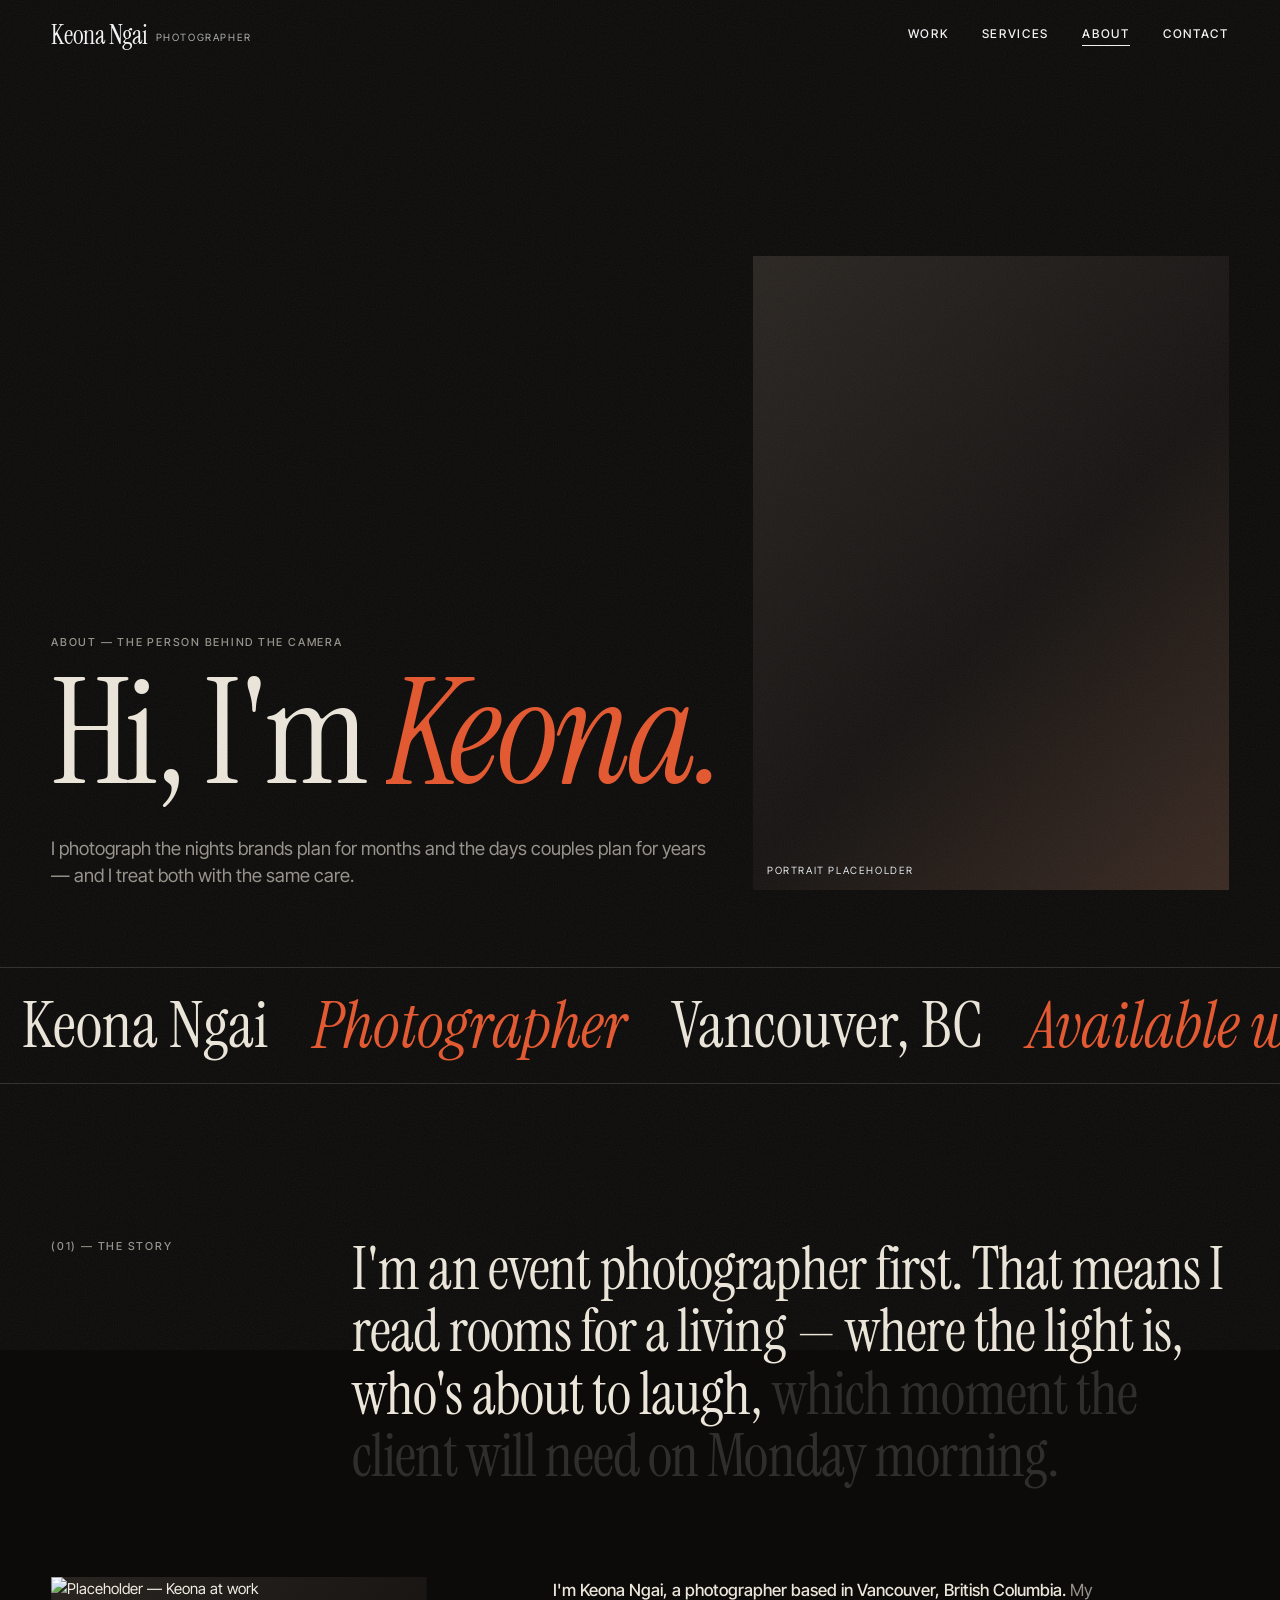
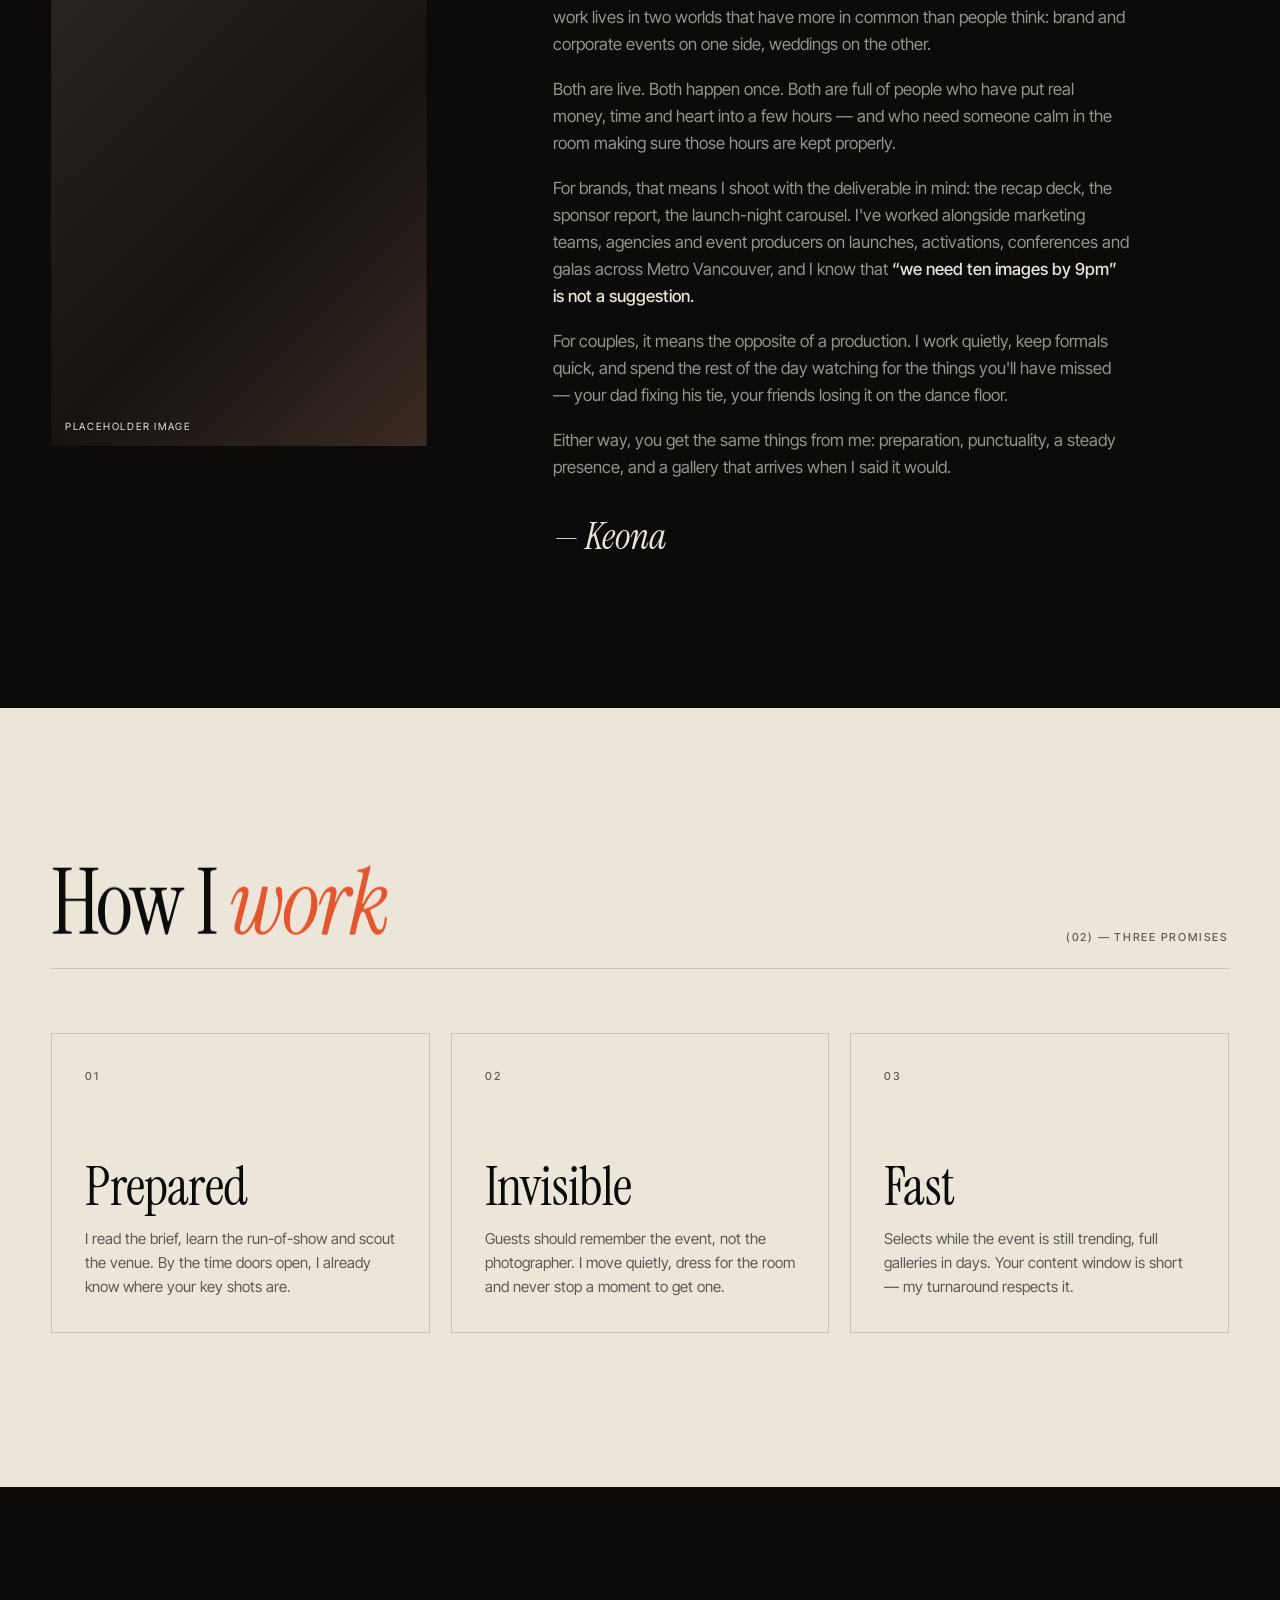
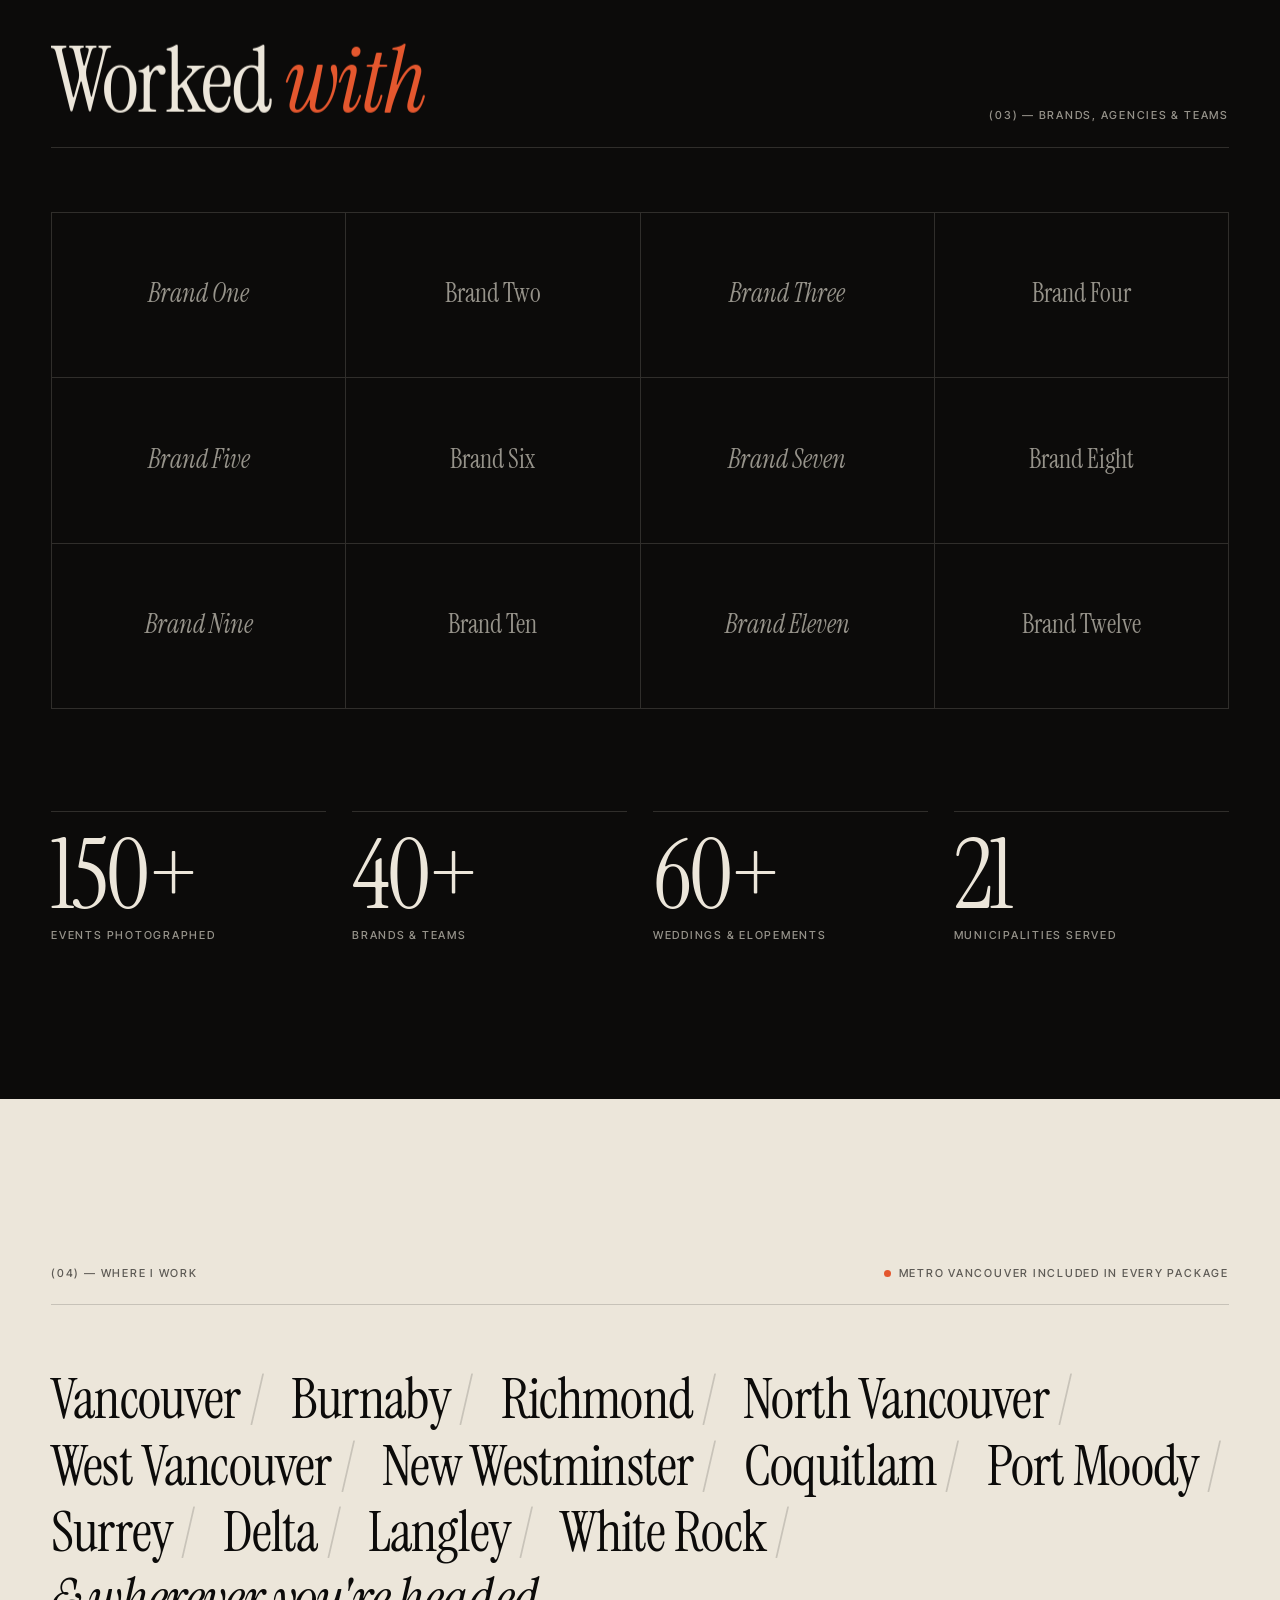
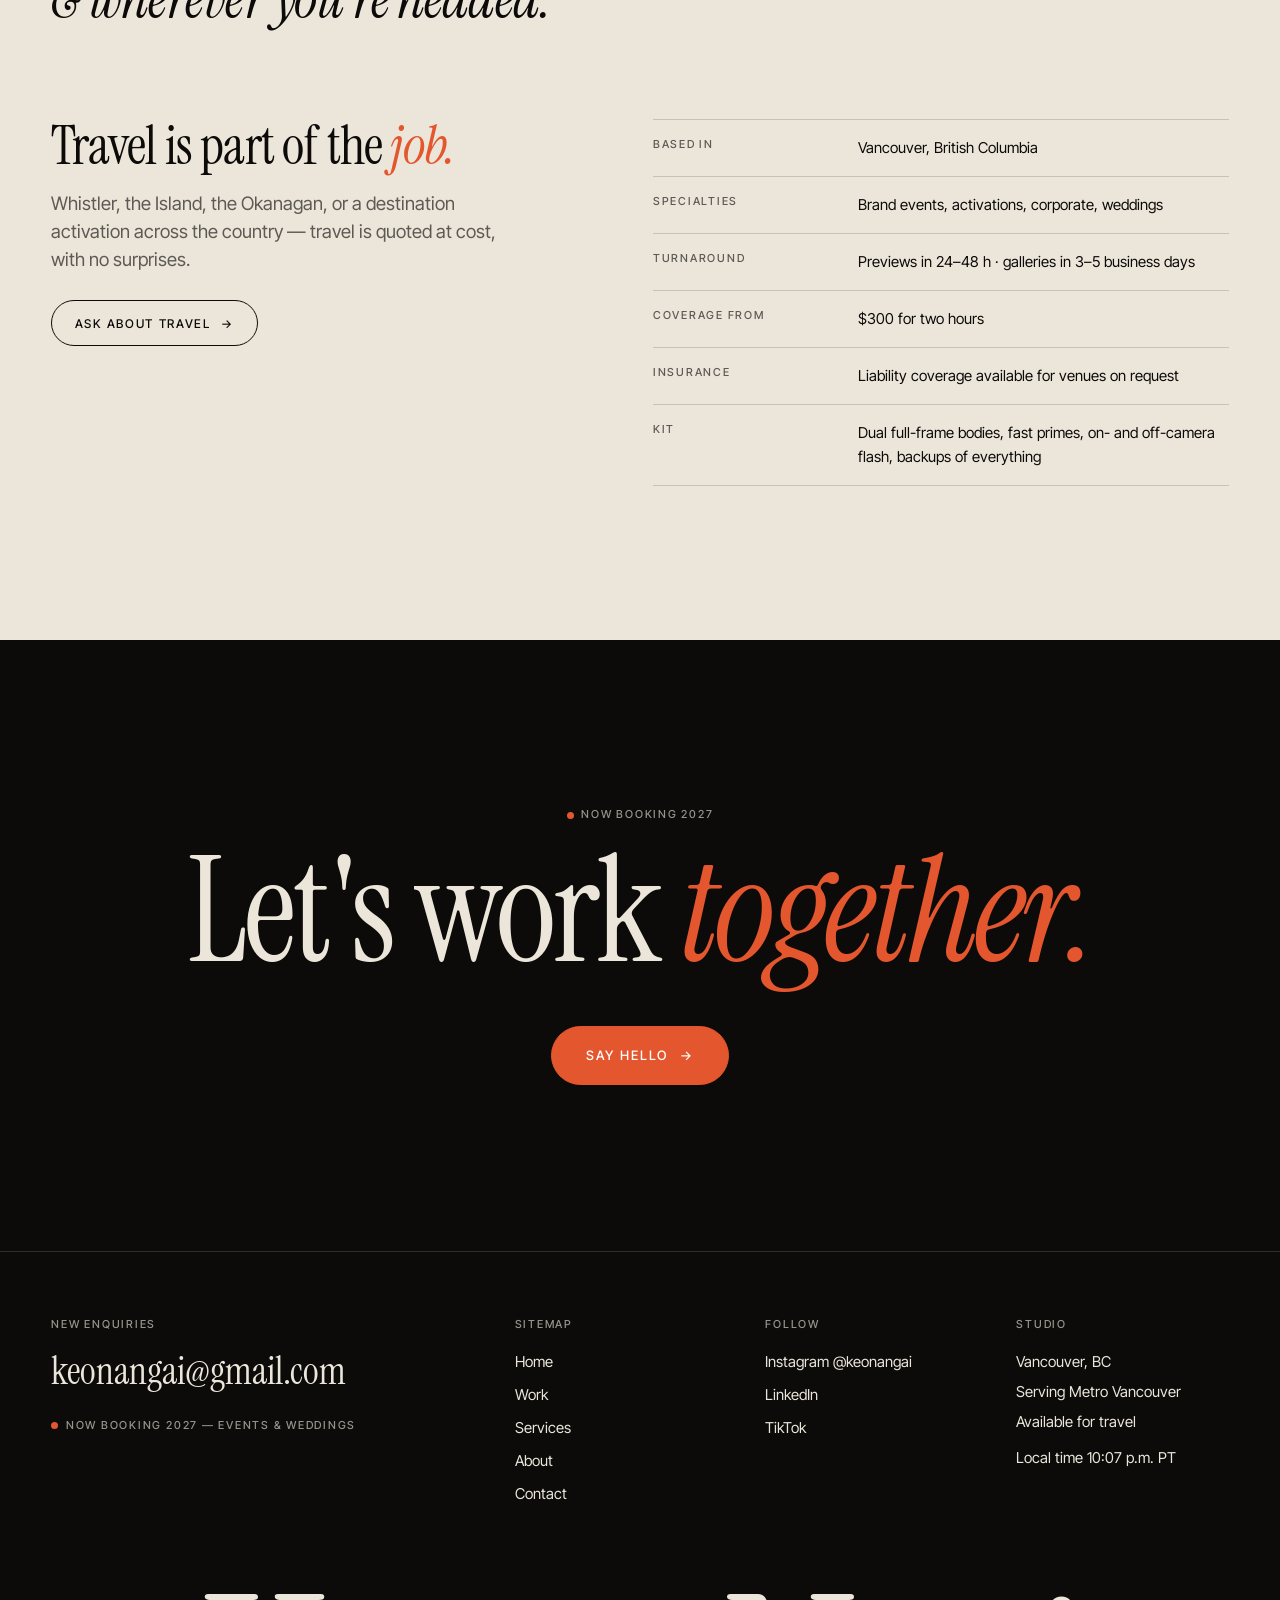
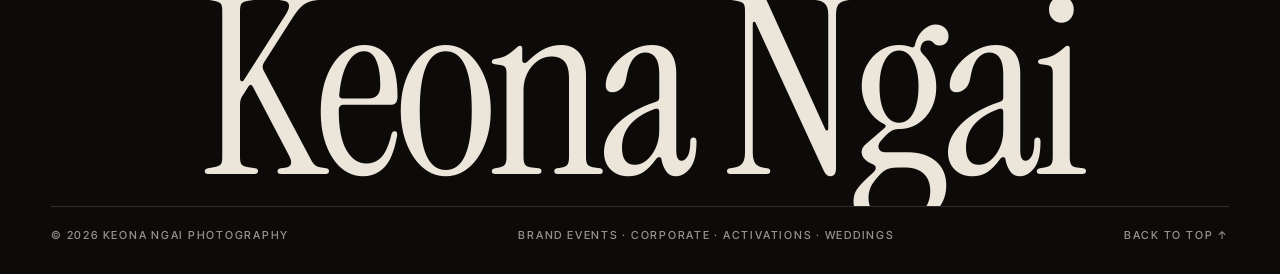
==== about.html @ b18e9aa5 "Keona Ngai photography site: initial preview build Co-Authored-By: Claude Fable 5.2 <noreply@anthrop" ====
<!doctype html>
<html lang="en">
<head>
<meta charset="utf-8">
<meta name="viewport" content="width=device-width,initial-scale=1">
<title>About Keona Ngai — Vancouver Event, Brand & Wedding Photographer</title>
<meta name="description" content="Meet Keona Ngai, a Vancouver-based photographer covering brand events, corporate functions, activations and weddings across Metro Vancouver and beyond.">
<meta name="theme-color" content="#0c0b0a">
<meta name="robots" content="noindex"><!-- PREVIEW ONLY: remove this line at launch -->
<script>document.documentElement.classList.add('js')</script>
<link rel="preconnect" href="https://fonts.googleapis.com"><link rel="preconnect" href="https://fonts.gstatic.com" crossorigin>
<link href="https://fonts.googleapis.com/css2?family=Instrument+Serif:ital@0;1&family=Inter+Tight:wght@300;400;500;600&display=swap" rel="stylesheet">
<link rel="stylesheet" href="assets/style.css">
</head>
<body data-page="About">
<main>
  <section class="phero wrap">
    <div class="about-hero">
      <div class="about-hero__t">
        <p class="label" data-reveal>About — the person behind the camera</p>
        <h1 class="h-xl" style="margin-top:18px" data-split>Hi, I'm <em>Keona.</em></h1>
        <p class="lead" style="margin-top:clamp(20px,3vw,40px);--d:200ms" data-reveal>I photograph the nights brands plan for months and the days couples plan for years — and I treat both with the same care.</p>
      </div>
      <!-- PLACEHOLDER PORTRAIT — replace with a portrait of Keona -->
      <figure class="ph r-34 about-hero__i" data-img data-parallax="8"><img src="https://picsum.photos/seed/kn-portrait/1000/1333" alt="Placeholder — portrait of Keona Ngai"><figcaption class="ph__tag">Portrait placeholder</figcaption></figure>
    </div>
  </section>

  <div class="marquee" aria-hidden="true">
    <div class="marquee__t"><span>Keona Ngai</span><span>Photographer</span><span>Vancouver, BC</span><span>Available worldwide</span></div>
  </div>

  <!-- STORY -->
  <section class="sec wrap">
    <div class="row">
      <p class="label" style="grid-column:1/4" data-reveal>(01) — The story</p>
      <div style="grid-column:4/13">
        <p class="statement" data-scrub>I'm an event photographer first. That means I read rooms for a living — where the light is, who's about to laugh, which moment the client will need on Monday morning.</p>
      </div>
    </div>
    <div class="row" style="margin-top:clamp(50px,7vw,110px)">
      <figure class="ph r-45" style="grid-column:1/5" data-img><img loading="lazy" src="https://picsum.photos/seed/kn-about-2/900/1125" alt="Placeholder — Keona at work"><figcaption class="ph__tag">Placeholder image</figcaption></figure>
      <div class="prose" style="grid-column:6/12" data-reveal>
        <!-- DRAFT BIO — review and personalise before launch -->
        <p><strong>I'm Keona Ngai, a photographer based in Vancouver, British Columbia.</strong> My work lives in two worlds that have more in common than people think: brand and corporate events on one side, weddings on the other.</p>
        <p>Both are live. Both happen once. Both are full of people who have put real money, time and heart into a few hours — and who need someone calm in the room making sure those hours are kept properly.</p>
        <p>For brands, that means I shoot with the deliverable in mind: the recap deck, the sponsor report, the launch-night carousel. I've worked alongside marketing teams, agencies and event producers on launches, activations, conferences and galas across Metro Vancouver, and I know that <strong>“we need ten images by 9pm” is not a suggestion.</strong></p>
        <p>For couples, it means the opposite of a production. I work quietly, keep formals quick, and spend the rest of the day watching for the things you'll have missed — your dad fixing his tie, your friends losing it on the dance floor.</p>
        <p>Either way, you get the same things from me: preparation, punctuality, a steady presence, and a gallery that arrives when I said it would.</p>
        <p class="serif" style="font-size:2.2em;line-height:1;margin-top:1em;color:var(--fg)"><em>— Keona</em></p>
      </div>
    </div>
  </section>

  <!-- APPROACH -->
  <section class="sec light">
    <div class="wrap">
      <div class="sec-head"><h2 class="h-lg" data-split>How I <em>work</em></h2><p class="label" data-reveal>(02) — Three promises</p></div>
      <div class="cards3">
        <div class="card" data-reveal><span class="label">01</span><div><h3 class="h-md">Prepared</h3><p style="margin-top:12px">I read the brief, learn the run-of-show and scout the venue. By the time doors open, I already know where your key shots are.</p></div></div>
        <div class="card" data-reveal style="--d:110ms"><span class="label">02</span><div><h3 class="h-md">Invisible</h3><p style="margin-top:12px">Guests should remember the event, not the photographer. I move quietly, dress for the room and never stop a moment to get one.</p></div></div>
        <div class="card" data-reveal style="--d:220ms"><span class="label">03</span><div><h3 class="h-md">Fast</h3><p style="margin-top:12px">Selects while the event is still trending, full galleries in days. Your content window is short — my turnaround respects it.</p></div></div>
      </div>
    </div>
  </section>

  <!-- BRANDS -->
  <section class="sec wrap">
    <div class="sec-head"><h2 class="h-lg" data-split>Worked <em>with</em></h2><p class="label" data-reveal>(03) — Brands, agencies &amp; teams</p></div>
    <!-- PLACEHOLDER — replace with real client names / logos -->
    <div class="brands" data-reveal>
      <div class="brand"><span>Brand One</span></div><div class="brand"><span>Brand Two</span></div><div class="brand"><span>Brand Three</span></div><div class="brand"><span>Brand Four</span></div>
      <div class="brand"><span>Brand Five</span></div><div class="brand"><span>Brand Six</span></div><div class="brand"><span>Brand Seven</span></div><div class="brand"><span>Brand Eight</span></div>
      <div class="brand"><span>Brand Nine</span></div><div class="brand"><span>Brand Ten</span></div><div class="brand"><span>Brand Eleven</span></div><div class="brand"><span>Brand Twelve</span></div>
    </div>
    <!-- PLACEHOLDER NUMBERS -->
    <div class="stats" style="margin-top:clamp(60px,8vw,130px)">
      <div class="stat" data-reveal><b data-count="150" data-suffix="+">0</b><span class="label">Events photographed</span></div>
      <div class="stat" data-reveal style="--d:90ms"><b data-count="40" data-suffix="+">0</b><span class="label">Brands &amp; teams</span></div>
      <div class="stat" data-reveal style="--d:180ms"><b data-count="60" data-suffix="+">0</b><span class="label">Weddings &amp; elopements</span></div>
      <div class="stat" data-reveal style="--d:270ms"><b data-count="21" data-suffix="">0</b><span class="label">Municipalities served</span></div>
    </div>
  </section>

  <!-- SERVICE AREA -->
  <section class="sec light">
    <div class="wrap">
      <div class="sec-head"><p class="label">(04) — Where I work</p><p class="label"><i class="dot"></i>Metro Vancouver included in every package</p></div>
      <div class="areas" data-reveal>
        <span>Vancouver</span><span>Burnaby</span><span>Richmond</span><span>North Vancouver</span><span>West Vancouver</span><span>New Westminster</span><span>Coquitlam</span><span>Port Moody</span><span>Surrey</span><span>Delta</span><span>Langley</span><span>White Rock</span><span><em>&amp; wherever you're headed.</em></span>
      </div>
      <div class="row" style="margin-top:clamp(50px,7vw,110px)">
        <div style="grid-column:1/6" data-reveal><h3 class="h-md">Travel is part of the <em>job.</em></h3><p class="lead" style="margin-top:16px">Whistler, the Island, the Okanagan, or a destination activation across the country — travel is quoted at cost, with no surprises.</p><a class="btn" href="contact.html" style="margin-top:26px">Ask about travel <i>→</i></a></div>
        <ul class="facts" style="grid-column:7/13" data-reveal>
          <li><span class="label">Based in</span><span>Vancouver, British Columbia</span></li>
          <li><span class="label">Specialties</span><span>Brand events, activations, corporate, weddings</span></li>
          <li><span class="label">Turnaround</span><span>Previews in 24–48 h · galleries in 3–5 business days</span></li>
          <li><span class="label">Coverage from</span><span>$300 for two hours</span></li>
          <li><span class="label">Insurance</span><span>Liability coverage available for venues on request</span></li>
          <li><span class="label">Kit</span><span>Dual full-frame bodies, fast primes, on- and off-camera flash, backups of everything</span></li>
        </ul>
      </div>
    </div>
  </section>

  <section class="cta wrap">
    <p class="label" data-reveal><i class="dot"></i>Now booking 2027</p>
    <h2 class="h-xl" data-split>Let's work <em>together.</em></h2>
    <a class="btn btn--solid btn--lg" href="contact.html" data-reveal>Say hello <i>→</i></a>
  </section>
</main>
<div data-footer></div>
<script src="assets/main.js"></script>
</body>
</html>
---- assets/style.css ----
/* ==========================================================================
   Keona Ngai — Photographer · Vancouver
   Design system
   ========================================================================== */
:root{
  --ink:#0c0b0a; --ink-2:#151311; --ink-3:#1f1c19;
  --bone:#ece6da; --bone-2:#d9d1c2; --mute:#8d8679;
  --accent:#e4572e;
  --bg:var(--ink); --fg:var(--bone); --line:rgba(236,230,218,.16); --soft:rgba(236,230,218,.62);
  --serif:"Instrument Serif","Times New Roman",serif;
  --sans:"Inter Tight",system-ui,-apple-system,"Helvetica Neue",sans-serif;
  --ease:cubic-bezier(.16,1,.3,1); --ease-io:cubic-bezier(.76,0,.24,1);
  --gut:clamp(18px,4vw,64px);
}
*,*::before,*::after{box-sizing:border-box;margin:0;padding:0}
html{-webkit-text-size-adjust:100%;background:var(--ink)}
html.lenis{height:auto}.lenis.lenis-smooth{scroll-behavior:auto!important}.lenis.lenis-stopped{overflow:hidden}
body{background:var(--bg);color:var(--fg);font-family:var(--sans);font-size:clamp(15px,1.05vw,17px);line-height:1.6;-webkit-font-smoothing:antialiased;text-rendering:optimizeLegibility;overflow-x:hidden}
img{display:block;max-width:100%}
a{color:inherit;text-decoration:none}
button{font:inherit;color:inherit;background:none;border:0;cursor:pointer}
ul{list-style:none}
::selection{background:var(--accent);color:#fff}
:focus-visible{outline:2px solid var(--accent);outline-offset:4px}

/* film grain */
body::after{content:"";position:fixed;inset:-50%;z-index:900;pointer-events:none;opacity:.07;
  background-image:url("data:image/svg+xml,%3Csvg xmlns='http://www.w3.org/2000/svg' width='220' height='220'%3E%3Cfilter id='n'%3E%3CfeTurbulence type='fractalNoise' baseFrequency='.9' numOctaves='2' stitchTiles='stitch'/%3E%3C/filter%3E%3Crect width='100%25' height='100%25' filter='url(%23n)'/%3E%3C/svg%3E");
  animation:grain 1.2s steps(6) infinite}
@keyframes grain{0%{transform:translate(0,0)}20%{transform:translate(-3%,2%)}40%{transform:translate(2%,-3%)}60%{transform:translate(-2%,-2%)}80%{transform:translate(3%,3%)}100%{transform:translate(0,0)}}

/* first paint cover (prevents flash before the curtain mounts) */
html.js:not(.ready) body::before{content:"";position:fixed;inset:0;background:var(--bone);z-index:998}

/* ---------- type ---------- */
.serif{font-family:var(--serif);font-weight:400}
em{font-family:var(--serif);font-style:italic;font-weight:400}
.label{font-size:11px;letter-spacing:.16em;text-transform:uppercase;font-weight:500;color:var(--soft)}
.label b{color:var(--accent);font-weight:500}
.dot{display:inline-block;width:7px;height:7px;border-radius:50%;background:var(--accent);margin-right:.7em;vertical-align:middle;animation:pulse 2.4s ease-in-out infinite}
@keyframes pulse{50%{opacity:.25;transform:scale(.7)}}
.h-xl{font-family:var(--serif);font-weight:400;font-size:clamp(3.2rem,11.5vw,13rem);line-height:.86;letter-spacing:-.025em}
.h-lg{font-family:var(--serif);font-weight:400;font-size:clamp(2.6rem,7vw,7.5rem);line-height:.94;letter-spacing:-.02em}
.h-md{font-family:var(--serif);font-weight:400;font-size:clamp(2rem,4.2vw,4.2rem);line-height:1.02;letter-spacing:-.015em}
.h-sm{font-family:var(--serif);font-weight:400;font-size:clamp(1.5rem,2.2vw,2.2rem);line-height:1.1}
.lead{font-size:clamp(1.05rem,1.45vw,1.4rem);line-height:1.5;color:var(--soft);max-width:38em}
.h-xl em,.h-lg em,.h-md em{color:var(--accent)}
p+p{margin-top:1.1em}

/* ---------- layout ---------- */
.wrap{padding-inline:var(--gut);width:100%}
.sec{padding-block:clamp(80px,12vw,200px);position:relative}
.sec--tight{padding-block:clamp(56px,7vw,110px)}
.light{--bg:var(--bone);--fg:var(--ink);--line:rgba(12,11,10,.16);--soft:rgba(12,11,10,.64);background:var(--bg);color:var(--fg)}
.row{display:grid;grid-template-columns:repeat(12,1fr);gap:clamp(16px,2vw,32px)}
.sec-head{display:flex;justify-content:space-between;align-items:flex-end;gap:24px;padding-bottom:22px;border-bottom:1px solid var(--line);margin-bottom:clamp(36px,5vw,80px)}
.rule{height:1px;background:var(--line);transform-origin:left;}

/* ---------- placeholder imagery ---------- */
.ph{position:relative;overflow:hidden;background:linear-gradient(135deg,#2a2521,#161311 55%,#3a2a22);isolation:isolate}
.light .ph{background:linear-gradient(135deg,#cfc6b5,#b9ae9b 55%,#d8cbb6)}
.ph img{width:100%;height:100%;object-fit:cover;filter:saturate(.72) contrast(1.06);transition:transform 1.6s var(--ease),filter .6s}
.ph[data-parallax] img{height:124%;margin-top:-12%;transition:filter .6s}
.r-34{aspect-ratio:3/4}.r-45{aspect-ratio:4/5}.r-11{aspect-ratio:1}.r-32{aspect-ratio:3/2}.r-169{aspect-ratio:16/9}.r-23{aspect-ratio:2/3}
.ph__tag{position:absolute;left:14px;bottom:12px;z-index:2;font-size:10px;letter-spacing:.16em;text-transform:uppercase;color:#fff;mix-blend-mode:difference}

/* ---------- buttons ---------- */
.btn{position:relative;display:inline-flex;align-items:center;gap:.9em;padding:1.05em 1.9em;border:1px solid var(--fg);border-radius:999px;font-size:12px;letter-spacing:.14em;text-transform:uppercase;font-weight:500;overflow:hidden;isolation:isolate;transition:color .5s var(--ease),border-color .5s;will-change:transform}
.btn::before{content:"";position:absolute;inset:-1px;background:var(--fg);border-radius:inherit;transform:translateY(101%);transition:transform .6s var(--ease);z-index:-1}
.btn:hover{color:var(--bg)}.btn:hover::before{transform:none}
.btn i{font-style:normal;display:inline-block;transition:transform .5s var(--ease)}
.btn:hover i{transform:translateX(5px)}
.btn--solid{background:var(--accent);border-color:var(--accent);color:#fff}
.btn--solid::before{background:var(--fg)}.btn--solid:hover{color:var(--bg);border-color:var(--fg)}
.btn--lg{padding:1.4em 2.6em;font-size:13px}
.link{position:relative;display:inline-block;padding-bottom:3px}
.link::after{content:"";position:absolute;left:0;right:0;bottom:0;height:1px;background:currentColor;transform:scaleX(0);transform-origin:right;transition:transform .6s var(--ease)}
.link:hover::after,.link.is-active::after{transform:scaleX(1);transform-origin:left}

/* ---------- curtain (preloader + page transitions) ---------- */
.curtain{position:fixed;inset:0;z-index:999;background:var(--bone);color:var(--ink);display:grid;place-items:center;transform:translateY(0);transition:transform 1.05s var(--ease-io);will-change:transform}
.curtain.is-up{transform:translateY(-100%)}
.curtain.is-below{transform:translateY(100%);transition:none}
.curtain__in{text-align:center;overflow:hidden;padding:.2em 1em}
.curtain__label{display:block;font-family:var(--serif);font-size:clamp(2.6rem,8vw,8rem);line-height:1;letter-spacing:-.02em;transform:translateY(110%);transition:transform .8s var(--ease)}
.curtain.is-show .curtain__label{transform:none}
.curtain.is-up .curtain__label{transform:translateY(-60%);transition-duration:1.05s}
.curtain__count{position:absolute;right:var(--gut);bottom:calc(var(--gut) - 10px);font-family:var(--serif);font-size:clamp(3rem,9vw,9rem);line-height:1;font-variant-numeric:tabular-nums}
.curtain__meta{position:absolute;left:var(--gut);bottom:var(--gut);font-size:11px;letter-spacing:.16em;text-transform:uppercase}

/* ---------- header ---------- */
.hdr{position:fixed;top:0;left:0;right:0;z-index:800;display:flex;justify-content:space-between;align-items:center;padding:22px var(--gut);color:#fff;mix-blend-mode:difference;transition:transform .7s var(--ease)}
.hdr.is-hidden{transform:translateY(-110%)}
.hdr__logo{font-family:var(--serif);font-size:26px;line-height:1;letter-spacing:-.01em}
.hdr__logo small{font-family:var(--sans);font-size:10px;letter-spacing:.16em;text-transform:uppercase;margin-left:.8em;opacity:.7;vertical-align:middle}
.hdr__nav{display:flex;gap:clamp(18px,2.6vw,44px);align-items:center;font-size:12px;letter-spacing:.14em;text-transform:uppercase;font-weight:500}
.hdr__burger{display:none;font-size:12px;letter-spacing:.14em;text-transform:uppercase;font-weight:500}
.menu{position:fixed;inset:0;z-index:790;background:var(--ink-2);color:var(--bone);display:flex;flex-direction:column;justify-content:flex-end;padding:120px var(--gut) var(--gut);clip-path:inset(0 0 100% 0);transition:clip-path .9s var(--ease-io);visibility:hidden}
.menu.is-open{clip-path:inset(0);visibility:visible}
.menu a.menu__l{display:block;font-family:var(--serif);font-size:clamp(3rem,15vw,6rem);line-height:1.02;overflow:hidden}
.menu a.menu__l span{display:block;transform:translateY(110%);transition:transform .9s var(--ease) calc(var(--i)*70ms + .25s)}
.menu.is-open a.menu__l span{transform:none}
.menu__foot{display:flex;justify-content:space-between;margin-top:40px;padding-top:20px;border-top:1px solid var(--line)}
.progress{position:fixed;top:0;left:0;height:2px;width:100%;background:var(--accent);transform:scaleX(0);transform-origin:left;z-index:810}

/* ---------- cursor ---------- */
.cursor{position:fixed;top:0;left:0;z-index:950;pointer-events:none;width:12px;height:12px;margin:-6px 0 0 -6px;border-radius:50%;background:#fff;mix-blend-mode:difference;display:grid;place-items:center;transition:width .45s var(--ease),height .45s var(--ease),margin .45s var(--ease),background .3s,opacity .3s;opacity:0}
.cursor.is-on{opacity:1}
.cursor.is-link{width:46px;height:46px;margin:-23px 0 0 -23px}
.cursor.is-label{width:92px;height:92px;margin:-46px 0 0 -46px;background:var(--accent);mix-blend-mode:normal}
.cursor span{font-size:10px;letter-spacing:.14em;text-transform:uppercase;color:#fff;opacity:0;transition:opacity .3s}
.cursor.is-label span{opacity:1}

/* ---------- reveal engine ---------- */
.w{display:inline-block;overflow:hidden;vertical-align:top;padding:.02em .07em .16em 0;margin:-.02em -.07em -.16em 0}
.wi{display:inline-block;will-change:transform}
html.js [data-split] .wi{transform:translateY(118%);transition:transform 1.1s var(--ease) calc(var(--i,0)*34ms + var(--d,0ms))}
html.js [data-split].in .wi{transform:none}
html.js [data-reveal]{opacity:0;transform:translateY(34px);transition:opacity 1.1s var(--ease) var(--d,0ms),transform 1.1s var(--ease) var(--d,0ms)}
html.js [data-reveal].in{opacity:1;transform:none}
html.js [data-img]{clip-path:inset(100% 0 0 0);transition:clip-path 1.4s var(--ease-io) var(--d,0ms)}
html.js [data-img].in{clip-path:inset(0)}
html.js [data-img]:not([data-parallax]) img{transform:scale(1.3)}
html.js [data-img].in:not([data-parallax]) img{transform:none}
html.js .rule[data-reveal]{opacity:1;transform:scaleX(0);transition:transform 1.4s var(--ease-io)}
html.js .rule[data-reveal].in{transform:none}
[data-scrub] .sw{opacity:.16;transition:opacity .45s}
[data-scrub] .sw.on{opacity:1}

/* ---------- hero (home) ---------- */
.hero{position:relative;height:100svh;min-height:620px;display:flex;flex-direction:column;justify-content:flex-end;overflow:hidden;color:#fff}
.hero__media{position:absolute;inset:0;z-index:0;background:linear-gradient(135deg,#2a2521,#161311 55%,#3a2a22)}
.hero__media img{position:absolute;inset:0;width:100%;height:100%;object-fit:cover;clip-path:inset(0 0 100% 0);filter:saturate(.7) contrast(1.05);transform:scale(1.18)}
.hero__media img.is-on{clip-path:inset(0);transform:scale(1.02);transition:clip-path 1.5s var(--ease-io),transform 7s linear;z-index:2}
.hero__media img.is-prev{clip-path:inset(0);z-index:1;transform:scale(1.02)}
.hero__media::after{content:"";position:absolute;inset:0;z-index:3;background:linear-gradient(180deg,rgba(12,11,10,.55) 0%,rgba(12,11,10,.08) 34%,rgba(12,11,10,.2) 55%,rgba(12,11,10,.92) 100%)}
.hero__top{position:absolute;top:96px;left:0;right:0;z-index:4;display:flex;justify-content:space-between;gap:20px}
.hero__top .label{color:rgba(255,255,255,.82)}
.hero__body{position:relative;z-index:4;padding-bottom:clamp(20px,3vw,40px)}
.hero__title{font-family:var(--serif);font-weight:400;font-size:clamp(4.2rem,18.6vw,25rem);line-height:.8;letter-spacing:-.035em;white-space:nowrap;margin-left:-.04em}
.hero__title .w{padding-bottom:.2em;margin-bottom:-.2em}
.hero__foot{display:flex;justify-content:space-between;align-items:flex-end;gap:24px;margin-top:clamp(18px,2.4vw,36px);padding-top:18px;border-top:1px solid rgba(255,255,255,.25)}
.hero__foot p{max-width:30em;font-size:clamp(1rem,1.35vw,1.3rem);line-height:1.4;color:rgba(255,255,255,.86)}
.hero__count{font-family:var(--serif);font-size:22px;font-variant-numeric:tabular-nums;white-space:nowrap}
.hero__count span{opacity:.5}
.scroll-cue{display:inline-flex;align-items:center;gap:12px}
.scroll-cue::after{content:"";width:1px;height:44px;background:currentColor;transform-origin:top;animation:cue 2.2s var(--ease-io) infinite}
@keyframes cue{0%{transform:scaleY(0)}50%{transform:scaleY(1);transform-origin:top}51%{transform-origin:bottom}100%{transform:scaleY(0);transform-origin:bottom}}

/* ---------- page hero (inner pages) ---------- */
.phero{padding-top:clamp(150px,20vw,280px);padding-bottom:clamp(40px,6vw,90px)}
.phero__meta{display:flex;justify-content:space-between;gap:20px;margin-top:clamp(28px,4vw,60px);padding-top:20px;border-top:1px solid var(--line);align-items:flex-start}

/* ---------- marquee ---------- */
.marquee{overflow:hidden;white-space:nowrap;border-block:1px solid var(--line);padding-block:clamp(16px,2vw,30px);display:flex}
.marquee__t{display:flex;flex-shrink:0;animation:mq 34s linear infinite;font-family:var(--serif);font-size:clamp(2rem,5vw,5.2rem);line-height:1}
.marquee__t span{padding-inline:.35em}.marquee__t span:nth-child(even){font-style:italic;color:var(--accent)}
.marquee--rev .marquee__t{animation-direction:reverse}
.marquee:hover .marquee__t{animation-play-state:paused}
@keyframes mq{to{transform:translateX(-100%)}}

/* ---------- statement ---------- */
.statement{font-family:var(--serif);font-size:clamp(1.9rem,4.6vw,5rem);line-height:1.06;letter-spacing:-.015em;max-width:19em}

/* ---------- services list (hover image) ---------- */
.svc{display:grid;grid-template-columns:5ch 1fr auto;align-items:baseline;gap:clamp(12px,3vw,48px);padding-block:clamp(20px,2.6vw,40px);border-bottom:1px solid var(--line);position:relative;transition:padding .6s var(--ease),opacity .4s}
.svc__n{font-size:12px;letter-spacing:.14em;color:var(--soft)}
.svc__t{font-family:var(--serif);font-size:clamp(2rem,5.6vw,6rem);line-height:1;letter-spacing:-.02em;transition:transform .7s var(--ease)}
.svc__d{font-size:12px;letter-spacing:.14em;text-transform:uppercase;color:var(--soft);text-align:right}
@media(hover:hover){.svc-list:hover .svc{opacity:.32}.svc-list .svc:hover{opacity:1}.svc:hover .svc__t{transform:translateX(.35em);font-style:italic}}
.svc-float{position:fixed;top:0;left:0;z-index:700;width:clamp(220px,24vw,380px);aspect-ratio:4/5;pointer-events:none;overflow:hidden;opacity:0;transform:scale(.6);transition:opacity .4s,transform .6s var(--ease);margin:-14% 0 0 30px;background:var(--ink-3)}
.svc-float.is-on{opacity:1;transform:none}
.svc-float img{position:absolute;inset:0;width:100%;height:100%;object-fit:cover;opacity:0;transition:opacity .45s;filter:saturate(.72)}
.svc-float img.is-on{opacity:1}

/* ---------- horizontal gallery ---------- */
.hscroll__sticky{position:sticky;top:0;height:100vh;overflow:hidden;display:flex;align-items:center}
.hscroll__track{display:flex;align-items:center;gap:clamp(20px,3vw,56px);width:max-content;padding-inline:var(--gut);will-change:transform}
.hcard{width:clamp(280px,34vw,560px);flex-shrink:0;display:block}
.hcard:nth-child(even){margin-top:8vh}.hcard:nth-child(3n){width:clamp(260px,26vw,420px)}
.hcard .ph{height:62vh}
.hcard:hover .ph img{transform:scale(1.06);filter:saturate(1) contrast(1.02)}
.hcard__cap{display:flex;justify-content:space-between;align-items:baseline;gap:14px;margin-top:14px}
.hcard__cap h3{font-family:var(--serif);font-weight:400;font-size:clamp(1.3rem,1.9vw,1.9rem);line-height:1.1}
.hpanel{width:clamp(280px,36vw,560px);flex-shrink:0}

/* ---------- brands ---------- */
.brands{display:grid;grid-template-columns:repeat(4,1fr);border-top:1px solid var(--line);border-left:1px solid var(--line)}
.brand{aspect-ratio:16/9;display:grid;place-items:center;border-right:1px solid var(--line);border-bottom:1px solid var(--line);font-family:var(--serif);font-size:clamp(1.1rem,2vw,2rem);color:var(--soft);position:relative;overflow:hidden;transition:color .5s}
.brand::before{content:"";position:absolute;inset:0;background:var(--fg);transform:translateY(101%);transition:transform .7s var(--ease)}
.brand span{position:relative}.brand:hover{color:var(--bg)}.brand:hover::before{transform:none}
.brand:nth-child(odd) span{font-style:italic}

/* ---------- stats ---------- */
.stats{display:grid;grid-template-columns:repeat(4,1fr);gap:clamp(16px,2vw,32px)}
.stat{border-top:1px solid var(--line);padding-top:18px}
.stat b{display:block;font-family:var(--serif);font-weight:400;font-size:clamp(3rem,7.5vw,8rem);line-height:.95;letter-spacing:-.03em;font-variant-numeric:tabular-nums}

/* ---------- quotes ---------- */
.quotes{position:relative;min-height:clamp(300px,34vw,480px)}
.quote{position:absolute;inset:0;opacity:0;visibility:hidden;transition:opacity .8s,visibility .8s}
.quote.is-on{opacity:1;visibility:visible}
.quote blockquote{font-family:var(--serif);font-size:clamp(1.7rem,3.8vw,4rem);line-height:1.1;letter-spacing:-.015em;max-width:22em}
.quote cite{display:block;margin-top:28px;font-style:normal}
.quotes__nav{display:flex;gap:10px;margin-top:30px}
.quotes__nav button{width:54px;height:54px;border:1px solid var(--line);border-radius:50%;transition:background .4s,color .4s}
.quotes__nav button:hover{background:var(--fg);color:var(--bg)}

/* ---------- packages ---------- */
.tabs{display:inline-flex;border:1px solid var(--line);border-radius:999px;padding:5px;position:relative;margin-bottom:clamp(30px,4vw,56px)}
.tabs button{position:relative;z-index:1;padding:.95em 1.8em;font-size:12px;letter-spacing:.14em;text-transform:uppercase;font-weight:500;border-radius:999px;transition:color .5s}
.tabs button.is-on{color:var(--bg)}
.tabs__pill{position:absolute;top:5px;bottom:5px;left:0;width:0;background:var(--fg);border-radius:999px;transition:transform .6s var(--ease),width .6s var(--ease)}
.pkgs{display:none;grid-template-columns:repeat(3,1fr);gap:clamp(14px,1.6vw,24px)}
.pkgs.is-on{display:grid}
.pkg{border:1px solid var(--line);padding:clamp(24px,2.6vw,42px);display:flex;flex-direction:column;gap:22px;transition:transform .7s var(--ease),border-color .4s;animation:pkgIn .9s var(--ease) both;animation-delay:calc(var(--i)*90ms)}
@keyframes pkgIn{from{opacity:0;transform:translateY(40px)}}
.pkg:hover{transform:translateY(-8px);border-color:var(--fg)}
.pkg--feat{background:var(--fg);color:var(--bg);border-color:var(--fg);--line:color-mix(in srgb,var(--bg) 18%,transparent);--soft:color-mix(in srgb,var(--bg) 66%,transparent)}
.pkg__price{font-family:var(--serif);font-size:clamp(3.4rem,6vw,6.4rem);line-height:.9;letter-spacing:-.03em}
.pkg__price sup{font-size:.32em;vertical-align:top;position:relative;top:.5em;margin-right:.1em}
.pkg__price small{font-family:var(--sans);font-size:11px;letter-spacing:.14em;text-transform:uppercase;margin-left:.8em;color:var(--soft)}
.pkg ul{display:grid;gap:0;flex:1}
.pkg li{padding:12px 0;border-top:1px solid var(--line);display:flex;gap:12px;font-size:.95em}
.pkg li::before{content:"+";color:var(--accent);font-family:var(--serif)}
.pkg .btn{justify-content:center}
.pkg--feat .btn{border-color:var(--bg)}.pkg--feat .btn::before{background:var(--bg)}.pkg--feat .btn:hover{color:var(--fg)}
.badge{display:inline-block;padding:.45em .9em;border-radius:999px;background:var(--accent);color:#fff;font-size:10px;letter-spacing:.14em;text-transform:uppercase}
.addons{display:grid;grid-template-columns:repeat(2,1fr);column-gap:clamp(24px,5vw,90px)}
.addon{display:flex;justify-content:space-between;gap:20px;align-items:baseline;padding:18px 0;border-bottom:1px solid var(--line)}
.addon b{font-family:var(--serif);font-weight:400;font-size:1.5em;white-space:nowrap}

/* ---------- split feature blocks ---------- */
.feat{display:grid;grid-template-columns:repeat(12,1fr);gap:clamp(16px,2vw,32px);align-items:center}
.feat+.feat{margin-top:clamp(70px,10vw,170px)}
.feat__img{grid-column:1/7}.feat__txt{grid-column:8/13}
.feat--rev .feat__img{grid-column:7/13;order:2}.feat--rev .feat__txt{grid-column:1/6}
.ticks{margin-top:26px;border-top:1px solid var(--line)}
.ticks li{padding:13px 0;border-bottom:1px solid var(--line);display:flex;gap:14px}
.ticks li::before{content:"→";color:var(--accent)}

/* ---------- process ---------- */
.steps{display:grid;grid-template-columns:repeat(4,1fr);gap:clamp(16px,2vw,32px);counter-reset:s}
.step{border-top:1px solid var(--line);padding-top:20px;counter-increment:s}
.step::before{content:"0" counter(s);font-family:var(--serif);font-size:clamp(3rem,5vw,5rem);line-height:1;color:var(--accent);display:block;margin-bottom:20px}
.step h3{font-family:var(--serif);font-weight:400;font-size:1.7em;line-height:1.1;margin-bottom:10px}
.step p{color:var(--soft)}

/* ---------- faq ---------- */
.faq{border-top:1px solid var(--line)}
.faq__i{border-bottom:1px solid var(--line)}
.faq__q{width:100%;display:flex;justify-content:space-between;align-items:center;gap:24px;text-align:left;padding:clamp(20px,2.4vw,34px) 0;font-family:var(--serif);font-size:clamp(1.3rem,2.3vw,2.3rem);line-height:1.15}
.faq__q i{flex-shrink:0;width:38px;height:38px;border:1px solid var(--line);border-radius:50%;position:relative;transition:transform .6s var(--ease),background .4s}
.faq__q i::before,.faq__q i::after{content:"";position:absolute;left:50%;top:50%;width:12px;height:1px;background:currentColor;transform:translate(-50%,-50%)}
.faq__q i::after{transform:translate(-50%,-50%) rotate(90deg);transition:transform .6s var(--ease)}
.faq__i.is-open .faq__q i{transform:rotate(180deg);background:var(--accent);border-color:var(--accent);color:#fff}
.faq__i.is-open .faq__q i::after{transform:translate(-50%,-50%) rotate(0)}
.faq__a{display:grid;grid-template-rows:0fr;transition:grid-template-rows .7s var(--ease)}
.faq__i.is-open .faq__a{grid-template-rows:1fr}
.faq__a>div{overflow:hidden}.faq__a p{max-width:46em;color:var(--soft);padding-bottom:30px}

/* ---------- work grid + lightbox ---------- */
.filters{display:flex;flex-wrap:wrap;gap:8px}
.chip{padding:.8em 1.4em;border:1px solid var(--line);border-radius:999px;font-size:12px;letter-spacing:.14em;text-transform:uppercase;font-weight:500;transition:background .4s,color .4s,border-color .4s;cursor:pointer;display:inline-block}
.chip:hover{border-color:var(--fg)}
.chip.is-on,input:checked+.chip{background:var(--fg);color:var(--bg);border-color:var(--fg)}
.chip sup{font-size:.75em;opacity:.6;margin-left:.3em}
.grid{columns:3;column-gap:clamp(10px,1.2vw,20px)}
.tile{break-inside:avoid;margin-bottom:clamp(10px,1.2vw,20px);display:block;position:relative;cursor:pointer;animation:tileIn .9s var(--ease) both;animation-delay:calc(var(--i)*45ms)}
@keyframes tileIn{from{opacity:0;transform:translateY(50px) scale(.97)}}
.tile.is-hidden{display:none}
.tile .ph::after{content:"";position:absolute;inset:0;background:linear-gradient(180deg,transparent 45%,rgba(12,11,10,.85));opacity:0;transition:opacity .5s}
.tile:hover .ph::after{opacity:1}.tile:hover .ph img{transform:scale(1.06);filter:saturate(1)}
.tile__cap{position:absolute;left:18px;right:18px;bottom:16px;z-index:2;color:#fff;display:flex;justify-content:space-between;align-items:flex-end;gap:12px;opacity:0;transform:translateY(14px);transition:opacity .5s,transform .6s var(--ease)}
.tile:hover .tile__cap{opacity:1;transform:none}
.tile__cap h3{font-family:var(--serif);font-weight:400;font-size:1.6em;line-height:1.05}
.lb{position:fixed;inset:0;z-index:940;background:rgba(12,11,10,.96);display:grid;grid-template-rows:auto 1fr auto;padding:22px var(--gut);opacity:0;visibility:hidden;transition:opacity .5s,visibility .5s;color:var(--bone)}
.lb.is-open{opacity:1;visibility:visible}
.lb__bar{display:flex;justify-content:space-between;align-items:center;gap:20px}
.lb__stage{display:grid;place-items:center;min-height:0;padding:20px 0}
.lb__stage img{max-width:100%;max-height:100%;object-fit:contain;min-height:0;transform:scale(.94);opacity:0;transition:transform .8s var(--ease),opacity .5s}
.lb.is-open .lb__stage img.is-in{transform:none;opacity:1}
.lb__stage{overflow:hidden}
.lb h3{font-family:var(--serif);font-weight:400;font-size:clamp(1.4rem,2.4vw,2.4rem)}

/* ---------- about ---------- */
.about-hero{display:grid;grid-template-columns:repeat(12,1fr);gap:clamp(16px,2vw,32px);align-items:end}
.about-hero__t{grid-column:1/8}.about-hero__i{grid-column:8/13}
.prose{font-size:clamp(1.05rem,1.3vw,1.3rem);line-height:1.6}
.prose p{color:var(--soft)}.prose p strong{color:var(--fg);font-weight:500}
.cards3{display:grid;grid-template-columns:repeat(3,1fr);gap:clamp(14px,1.6vw,24px)}
.card{border:1px solid var(--line);padding:clamp(24px,2.6vw,40px);min-height:300px;display:flex;flex-direction:column;justify-content:space-between;gap:40px;transition:background .6s var(--ease),color .6s var(--ease)}
.card:hover{background:var(--fg);color:var(--bg);--soft:color-mix(in srgb,var(--bg) 68%,transparent)}
.card p{color:var(--soft);transition:color .6s}
.areas{display:flex;flex-wrap:wrap;gap:.1em .5em;font-family:var(--serif);font-size:clamp(1.8rem,4.4vw,4.6rem);line-height:1.08;letter-spacing:-.015em}
.areas span{transition:color .4s,font-style .4s}.areas span:hover{color:var(--accent);font-style:italic}
.areas span:not(:last-child)::after{content:" /";color:var(--line)}
.facts{border-top:1px solid var(--line)}
.facts li{display:grid;grid-template-columns:1fr 2fr;gap:20px;padding:16px 0;border-bottom:1px solid var(--line)}

/* ---------- contact ---------- */
.contact{display:grid;grid-template-columns:repeat(12,1fr);gap:clamp(24px,3vw,48px)}
.contact__side{grid-column:1/5}.contact__form{grid-column:6/13}
.field{position:relative;margin-bottom:28px}
.field input,.field textarea,.field select{width:100%;background:none;border:0;border-bottom:1px solid var(--line);padding:26px 0 12px;font:inherit;font-size:1.15em;color:var(--fg);border-radius:0;outline:none;appearance:none;resize:vertical;transition:border-color .4s}
.field select option{color:#111}
.field label{position:absolute;left:0;top:26px;font-size:1.15em;color:var(--soft);pointer-events:none;transition:transform .5s var(--ease),font-size .5s var(--ease),letter-spacing .5s,color .3s;transform-origin:left}
.field input:focus~label,.field input:not(:placeholder-shown)~label,.field textarea:focus~label,.field textarea:not(:placeholder-shown)~label,.field--static label{transform:translateY(-24px);font-size:11px;letter-spacing:.16em;text-transform:uppercase}
.field::after{content:"";position:absolute;left:0;right:0;bottom:0;height:1px;background:var(--accent);transform:scaleX(0);transform-origin:left;transition:transform .7s var(--ease)}
.field:focus-within::after{transform:scaleX(1)}
.field2{display:grid;grid-template-columns:1fr 1fr;gap:0 28px}
.radios{display:flex;flex-wrap:wrap;gap:8px;margin:12px 0 34px}
.radios input{position:absolute;opacity:0;pointer-events:none}
.radios input:focus-visible+.chip{outline:2px solid var(--accent);outline-offset:3px}
.form-done{display:none;padding:clamp(30px,5vw,70px) 0}
.contact__form.is-sent form{display:none}.contact__form.is-sent .form-done{display:block;animation:pkgIn 1s var(--ease) both}
.note{font-size:12px;color:var(--soft)}

/* ---------- cta + footer ---------- */
.cta{text-align:center;padding-block:clamp(90px,13vw,220px);overflow:hidden}
.cta .h-xl{margin:24px 0 clamp(30px,4vw,56px)}
.ftr{padding:clamp(40px,5vw,80px) var(--gut) 26px;border-top:1px solid var(--line)}
.ftr__top{display:grid;grid-template-columns:2fr 1fr 1fr 1fr;gap:clamp(20px,3vw,48px);padding-bottom:clamp(40px,6vw,90px)}
.ftr__top h4{font-size:11px;letter-spacing:.16em;text-transform:uppercase;font-weight:500;color:var(--soft);margin-bottom:16px}
.ftr__top li{margin-bottom:6px}
.ftr__mail{font-family:var(--serif);font-size:clamp(1.6rem,3vw,3rem);line-height:1.1}
.ftr__big{font-family:var(--serif);font-size:clamp(4rem,19.5vw,26rem);line-height:.78;letter-spacing:-.035em;white-space:nowrap;text-align:center;padding-bottom:.08em;overflow:hidden}
.ftr__bot{display:flex;justify-content:space-between;gap:20px;flex-wrap:wrap;padding-top:20px;border-top:1px solid var(--line)}

/* ---------- responsive ---------- */
@media(max-width:1000px){
  .pkgs{grid-template-columns:1fr}.steps{grid-template-columns:1fr 1fr}.cards3{grid-template-columns:1fr}
  .card{min-height:0}.grid{columns:2}.ftr__top{grid-template-columns:1fr 1fr}
  .contact__side,.contact__form{grid-column:1/-1}
}
@media(max-width:820px){
  .hdr__nav{display:none}.hdr__burger{display:block}
  .hero__top .label:last-child{display:none}
  .hero__foot{flex-direction:column;align-items:flex-start}
  .hscroll{height:auto!important}
  .hscroll__sticky{position:static;height:auto;overflow-x:auto;scroll-snap-type:x mandatory;padding-block:20px;-webkit-overflow-scrolling:touch}
  .hscroll__track{transform:none!important}
  .hcard,.hpanel{scroll-snap-align:center;width:78vw!important;margin-top:0!important}.hcard .ph{height:54vh}
  .brands{grid-template-columns:1fr 1fr}.stats{grid-template-columns:1fr 1fr}
  .svc{grid-template-columns:4ch 1fr}.svc__d{display:none}
  .feat__img,.feat__txt,.feat--rev .feat__img,.feat--rev .feat__txt{grid-column:1/-1;order:0}
  .about-hero__t,.about-hero__i{grid-column:1/-1}
  .addons{grid-template-columns:1fr}.field2{grid-template-columns:1fr}
  .sec-head{flex-direction:column;align-items:flex-start}
  .phero__meta{flex-direction:column}
  .facts li{grid-template-columns:1fr;gap:2px}
  .row>*{grid-column:1/-1!important}
}
@media(max-width:560px){.steps{grid-template-columns:1fr}.grid{columns:1}.ftr__top{grid-template-columns:1fr}.tile__cap{opacity:1;transform:none}.tile .ph::after{opacity:1}}
@media(prefers-reduced-motion:reduce){
  *,*::before,*::after{animation-duration:.01ms!important;animation-iteration-count:1!important;transition-duration:.01ms!important;transition-delay:0ms!important}
  .marquee__t{animation:none}
}
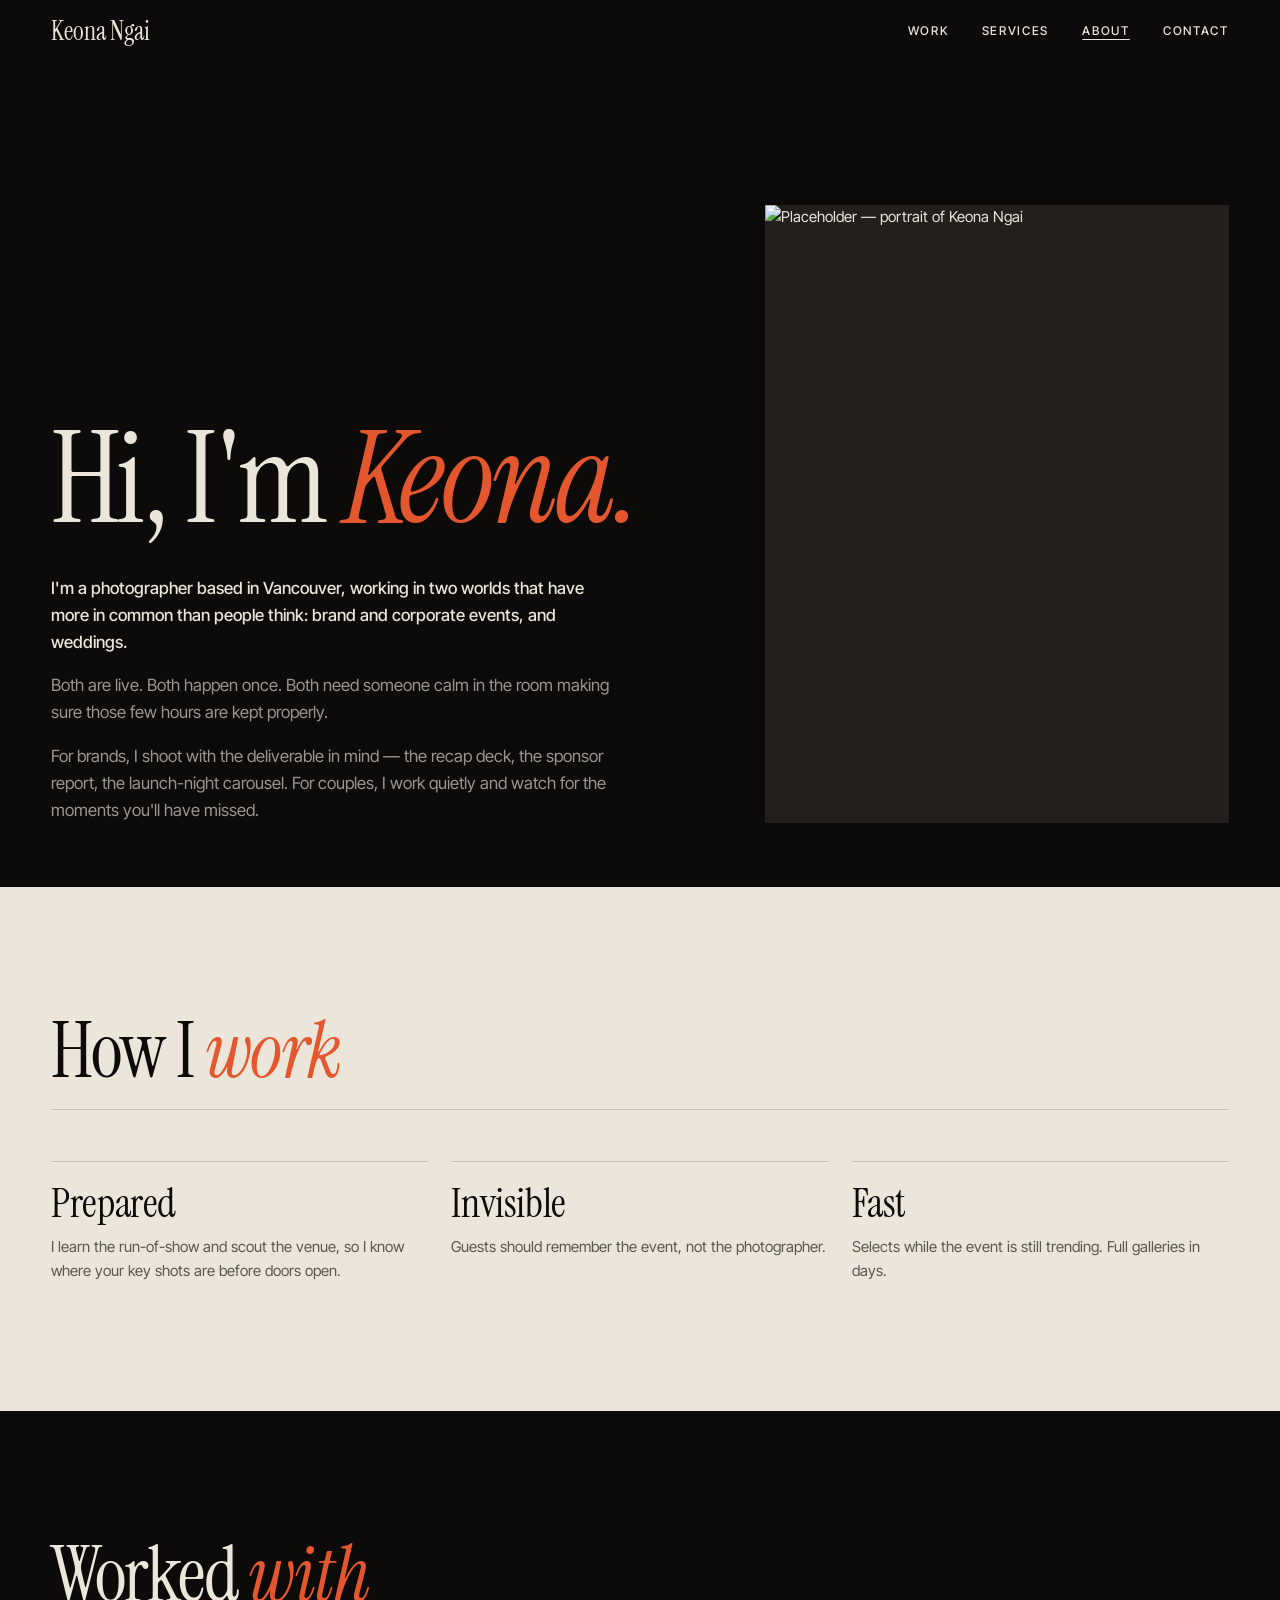
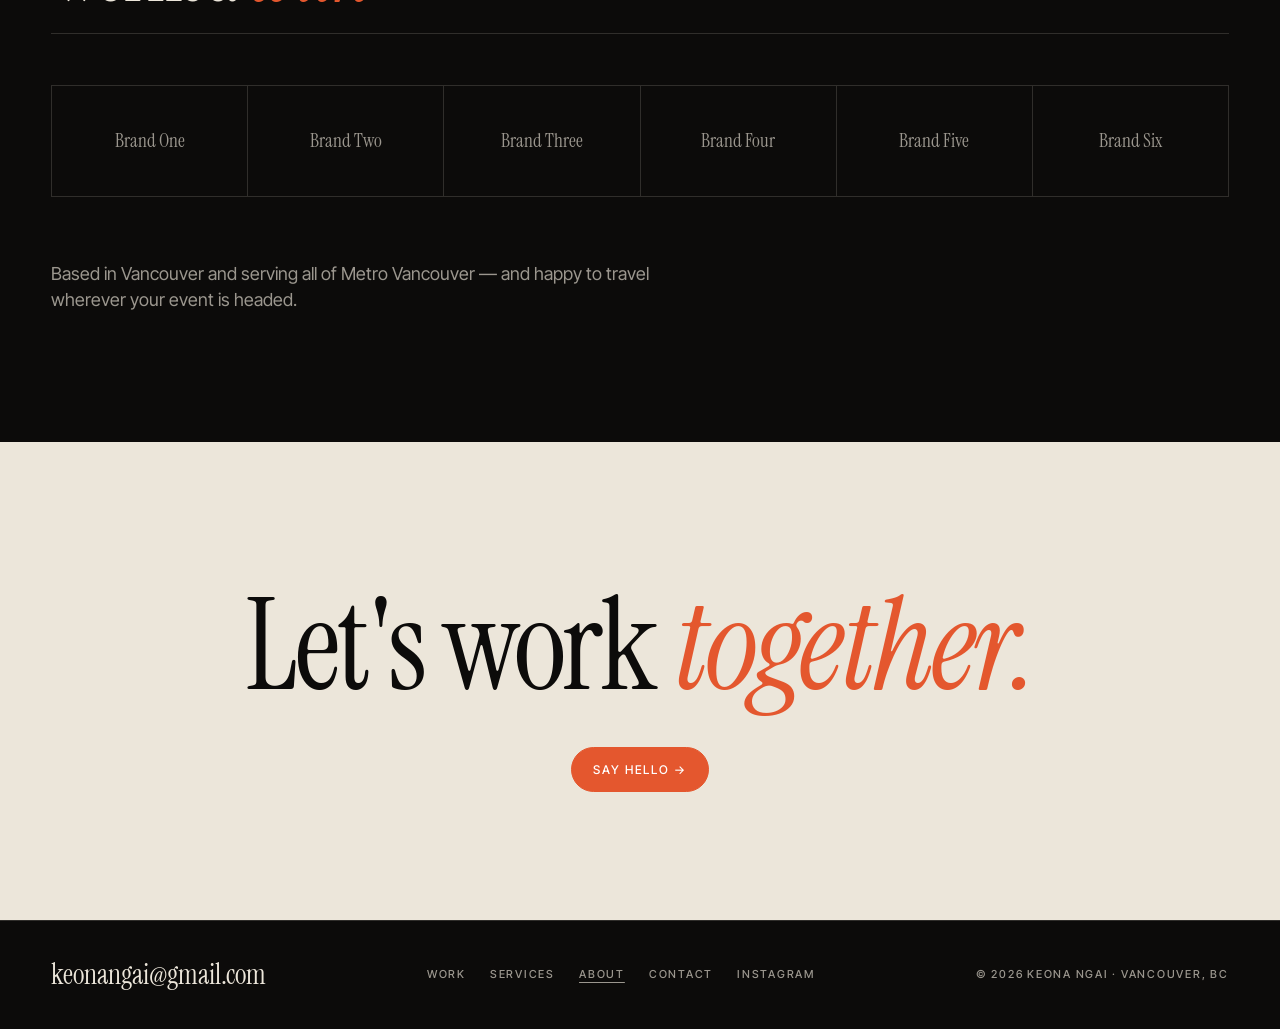
==== commit 3a11fc9f: "Simplify site: lighter pages, instant navigation, fewer effects Co-Authored-By: Claude Fable 5.2 <no" ====
--- a/about.html
+++ b/about.html
@@ -8,105 +8,53 @@
 <meta name="theme-color" content="#0c0b0a">
 <meta name="robots" content="noindex"><!-- PREVIEW ONLY: remove this line at launch -->
 <script>document.documentElement.classList.add('js')</script>
-<link rel="preconnect" href="https://fonts.googleapis.com"><link rel="preconnect" href="https://fonts.gstatic.com" crossorigin>
-<link href="https://fonts.googleapis.com/css2?family=Instrument+Serif:ital@0;1&family=Inter+Tight:wght@300;400;500;600&display=swap" rel="stylesheet">
+<link rel="preconnect" href="https://fonts.googleapis.com"><link rel="preconnect" href="https://fonts.gstatic.com" crossorigin><link rel="preconnect" href="https://picsum.photos">
+<link href="https://fonts.googleapis.com/css2?family=Instrument+Serif:ital@0;1&family=Inter+Tight:wght@400;500&display=swap" rel="stylesheet">
 <link rel="stylesheet" href="assets/style.css">
 </head>
-<body data-page="About">
+<body>
 <main>
   <section class="phero wrap">
-    <div class="about-hero">
-      <div class="about-hero__t">
-        <p class="label" data-reveal>About — the person behind the camera</p>
-        <h1 class="h-xl" style="margin-top:18px" data-split>Hi, I'm <em>Keona.</em></h1>
-        <p class="lead" style="margin-top:clamp(20px,3vw,40px);--d:200ms" data-reveal>I photograph the nights brands plan for months and the days couples plan for years — and I treat both with the same care.</p>
+    <div class="split">
+      <div>
+        <h1 class="h-xl">Hi, I'm <em>Keona.</em></h1>
+        <!-- DRAFT BIO — review and personalise before launch -->
+        <div class="prose" style="margin-top:clamp(24px,3vw,44px)">
+          <p><strong>I'm a photographer based in Vancouver, working in two worlds that have more in common than people think: brand and corporate events, and weddings.</strong></p>
+          <p>Both are live. Both happen once. Both need someone calm in the room making sure those few hours are kept properly.</p>
+          <p>For brands, I shoot with the deliverable in mind — the recap deck, the sponsor report, the launch-night carousel. For couples, I work quietly and watch for the moments you'll have missed.</p>
+        </div>
       </div>
       <!-- PLACEHOLDER PORTRAIT — replace with a portrait of Keona -->
-      <figure class="ph r-34 about-hero__i" data-img data-parallax="8"><img src="https://picsum.photos/seed/kn-portrait/1000/1333" alt="Placeholder — portrait of Keona Ngai"><figcaption class="ph__tag">Portrait placeholder</figcaption></figure>
+      <div class="ph r-34"><img src="https://picsum.photos/seed/kn-portrait/750/1000" alt="Placeholder — portrait of Keona Ngai" fetchpriority="high"></div>
     </div>
   </section>
 
-  <div class="marquee" aria-hidden="true">
-    <div class="marquee__t"><span>Keona Ngai</span><span>Photographer</span><span>Vancouver, BC</span><span>Available worldwide</span></div>
-  </div>
-
-  <!-- STORY -->
-  <section class="sec wrap">
-    <div class="row">
-      <p class="label" style="grid-column:1/4" data-reveal>(01) — The story</p>
-      <div style="grid-column:4/13">
-        <p class="statement" data-scrub>I'm an event photographer first. That means I read rooms for a living — where the light is, who's about to laugh, which moment the client will need on Monday morning.</p>
-      </div>
-    </div>
-    <div class="row" style="margin-top:clamp(50px,7vw,110px)">
-      <figure class="ph r-45" style="grid-column:1/5" data-img><img loading="lazy" src="https://picsum.photos/seed/kn-about-2/900/1125" alt="Placeholder — Keona at work"><figcaption class="ph__tag">Placeholder image</figcaption></figure>
-      <div class="prose" style="grid-column:6/12" data-reveal>
-        <!-- DRAFT BIO — review and personalise before launch -->
-        <p><strong>I'm Keona Ngai, a photographer based in Vancouver, British Columbia.</strong> My work lives in two worlds that have more in common than people think: brand and corporate events on one side, weddings on the other.</p>
-        <p>Both are live. Both happen once. Both are full of people who have put real money, time and heart into a few hours — and who need someone calm in the room making sure those hours are kept properly.</p>
-        <p>For brands, that means I shoot with the deliverable in mind: the recap deck, the sponsor report, the launch-night carousel. I've worked alongside marketing teams, agencies and event producers on launches, activations, conferences and galas across Metro Vancouver, and I know that <strong>“we need ten images by 9pm” is not a suggestion.</strong></p>
-        <p>For couples, it means the opposite of a production. I work quietly, keep formals quick, and spend the rest of the day watching for the things you'll have missed — your dad fixing his tie, your friends losing it on the dance floor.</p>
-        <p>Either way, you get the same things from me: preparation, punctuality, a steady presence, and a gallery that arrives when I said it would.</p>
-        <p class="serif" style="font-size:2.2em;line-height:1;margin-top:1em;color:var(--fg)"><em>— Keona</em></p>
+  <section class="sec light">
+    <div class="wrap">
+      <div class="sec-head"><h2 class="h-lg" data-reveal>How I <em>work</em></h2></div>
+      <div class="cols3" data-reveal>
+        <div class="card"><h3 class="h-md">Prepared</h3><p>I learn the run-of-show and scout the venue, so I know where your key shots are before doors open.</p></div>
+        <div class="card"><h3 class="h-md">Invisible</h3><p>Guests should remember the event, not the photographer.</p></div>
+        <div class="card"><h3 class="h-md">Fast</h3><p>Selects while the event is still trending. Full galleries in days.</p></div>
       </div>
     </div>
   </section>
 
-  <!-- APPROACH -->
-  <section class="sec light">
-    <div class="wrap">
-      <div class="sec-head"><h2 class="h-lg" data-split>How I <em>work</em></h2><p class="label" data-reveal>(02) — Three promises</p></div>
-      <div class="cards3">
-        <div class="card" data-reveal><span class="label">01</span><div><h3 class="h-md">Prepared</h3><p style="margin-top:12px">I read the brief, learn the run-of-show and scout the venue. By the time doors open, I already know where your key shots are.</p></div></div>
-        <div class="card" data-reveal style="--d:110ms"><span class="label">02</span><div><h3 class="h-md">Invisible</h3><p style="margin-top:12px">Guests should remember the event, not the photographer. I move quietly, dress for the room and never stop a moment to get one.</p></div></div>
-        <div class="card" data-reveal style="--d:220ms"><span class="label">03</span><div><h3 class="h-md">Fast</h3><p style="margin-top:12px">Selects while the event is still trending, full galleries in days. Your content window is short — my turnaround respects it.</p></div></div>
-      </div>
+  <section class="sec wrap">
+    <div class="sec-head"><h2 class="h-lg" data-reveal>Worked <em>with</em></h2></div>
+    <!-- PLACEHOLDER — replace with real client names or logos -->
+    <div class="brands" data-reveal>
+      <div class="brand">Brand One</div><div class="brand">Brand Two</div><div class="brand">Brand Three</div><div class="brand">Brand Four</div><div class="brand">Brand Five</div><div class="brand">Brand Six</div>
     </div>
+    <p class="lead" style="margin-top:clamp(36px,5vw,70px)" data-reveal>Based in Vancouver and serving all of Metro Vancouver — and happy to travel wherever your event is headed.</p>
   </section>
 
-  <!-- BRANDS -->
-  <section class="sec wrap">
-    <div class="sec-head"><h2 class="h-lg" data-split>Worked <em>with</em></h2><p class="label" data-reveal>(03) — Brands, agencies &amp; teams</p></div>
-    <!-- PLACEHOLDER — replace with real client names / logos -->
-    <div class="brands" data-reveal>
-      <div class="brand"><span>Brand One</span></div><div class="brand"><span>Brand Two</span></div><div class="brand"><span>Brand Three</span></div><div class="brand"><span>Brand Four</span></div>
-      <div class="brand"><span>Brand Five</span></div><div class="brand"><span>Brand Six</span></div><div class="brand"><span>Brand Seven</span></div><div class="brand"><span>Brand Eight</span></div>
-      <div class="brand"><span>Brand Nine</span></div><div class="brand"><span>Brand Ten</span></div><div class="brand"><span>Brand Eleven</span></div><div class="brand"><span>Brand Twelve</span></div>
+  <section class="sec light cta">
+    <div class="wrap">
+      <h2 class="h-xl" data-reveal>Let's work <em>together.</em></h2>
+      <div class="cta__btns"><a class="btn btn--solid" href="contact.html">Say hello →</a></div>
     </div>
-    <!-- PLACEHOLDER NUMBERS -->
-    <div class="stats" style="margin-top:clamp(60px,8vw,130px)">
-      <div class="stat" data-reveal><b data-count="150" data-suffix="+">0</b><span class="label">Events photographed</span></div>
-      <div class="stat" data-reveal style="--d:90ms"><b data-count="40" data-suffix="+">0</b><span class="label">Brands &amp; teams</span></div>
-      <div class="stat" data-reveal style="--d:180ms"><b data-count="60" data-suffix="+">0</b><span class="label">Weddings &amp; elopements</span></div>
-      <div class="stat" data-reveal style="--d:270ms"><b data-count="21" data-suffix="">0</b><span class="label">Municipalities served</span></div>
-    </div>
-  </section>
-
-  <!-- SERVICE AREA -->
-  <section class="sec light">
-    <div class="wrap">
-      <div class="sec-head"><p class="label">(04) — Where I work</p><p class="label"><i class="dot"></i>Metro Vancouver included in every package</p></div>
-      <div class="areas" data-reveal>
-        <span>Vancouver</span><span>Burnaby</span><span>Richmond</span><span>North Vancouver</span><span>West Vancouver</span><span>New Westminster</span><span>Coquitlam</span><span>Port Moody</span><span>Surrey</span><span>Delta</span><span>Langley</span><span>White Rock</span><span><em>&amp; wherever you're headed.</em></span>
-      </div>
-      <div class="row" style="margin-top:clamp(50px,7vw,110px)">
-        <div style="grid-column:1/6" data-reveal><h3 class="h-md">Travel is part of the <em>job.</em></h3><p class="lead" style="margin-top:16px">Whistler, the Island, the Okanagan, or a destination activation across the country — travel is quoted at cost, with no surprises.</p><a class="btn" href="contact.html" style="margin-top:26px">Ask about travel <i>→</i></a></div>
-        <ul class="facts" style="grid-column:7/13" data-reveal>
-          <li><span class="label">Based in</span><span>Vancouver, British Columbia</span></li>
-          <li><span class="label">Specialties</span><span>Brand events, activations, corporate, weddings</span></li>
-          <li><span class="label">Turnaround</span><span>Previews in 24–48 h · galleries in 3–5 business days</span></li>
-          <li><span class="label">Coverage from</span><span>$300 for two hours</span></li>
-          <li><span class="label">Insurance</span><span>Liability coverage available for venues on request</span></li>
-          <li><span class="label">Kit</span><span>Dual full-frame bodies, fast primes, on- and off-camera flash, backups of everything</span></li>
-        </ul>
-      </div>
-    </div>
-  </section>
-
-  <section class="cta wrap">
-    <p class="label" data-reveal><i class="dot"></i>Now booking 2027</p>
-    <h2 class="h-xl" data-split>Let's work <em>together.</em></h2>
-    <a class="btn btn--solid btn--lg" href="contact.html" data-reveal>Say hello <i>→</i></a>
   </section>
 </main>
 <div data-footer></div>
--- a/assets/style.css
+++ b/assets/style.css
@@ -1,21 +1,15 @@
-/* ==========================================================================
-   Keona Ngai — Photographer · Vancouver
-   Design system
-   ========================================================================== */
+/* Keona Ngai — Photographer · Vancouver */
 :root{
-  --ink:#0c0b0a; --ink-2:#151311; --ink-3:#1f1c19;
-  --bone:#ece6da; --bone-2:#d9d1c2; --mute:#8d8679;
-  --accent:#e4572e;
-  --bg:var(--ink); --fg:var(--bone); --line:rgba(236,230,218,.16); --soft:rgba(236,230,218,.62);
+  --ink:#0c0b0a; --bone:#ece6da; --accent:#e4572e;
+  --bg:var(--ink); --fg:var(--bone); --line:rgba(236,230,218,.16); --soft:rgba(236,230,218,.64);
   --serif:"Instrument Serif","Times New Roman",serif;
   --sans:"Inter Tight",system-ui,-apple-system,"Helvetica Neue",sans-serif;
-  --ease:cubic-bezier(.16,1,.3,1); --ease-io:cubic-bezier(.76,0,.24,1);
+  --ease:cubic-bezier(.2,.7,.2,1);
   --gut:clamp(18px,4vw,64px);
 }
 *,*::before,*::after{box-sizing:border-box;margin:0;padding:0}
-html{-webkit-text-size-adjust:100%;background:var(--ink)}
-html.lenis{height:auto}.lenis.lenis-smooth{scroll-behavior:auto!important}.lenis.lenis-stopped{overflow:hidden}
-body{background:var(--bg);color:var(--fg);font-family:var(--sans);font-size:clamp(15px,1.05vw,17px);line-height:1.6;-webkit-font-smoothing:antialiased;text-rendering:optimizeLegibility;overflow-x:hidden}
+html{-webkit-text-size-adjust:100%;background:var(--ink);scroll-behavior:smooth}
+body{background:var(--bg);color:var(--fg);font-family:var(--sans);font-size:clamp(15px,1.05vw,17px);line-height:1.6;-webkit-font-smoothing:antialiased;overflow-x:hidden}
 img{display:block;max-width:100%}
 a{color:inherit;text-decoration:none}
 button{font:inherit;color:inherit;background:none;border:0;cursor:pointer}
@@ -23,336 +17,170 @@
 ::selection{background:var(--accent);color:#fff}
 :focus-visible{outline:2px solid var(--accent);outline-offset:4px}
 
-/* film grain */
-body::after{content:"";position:fixed;inset:-50%;z-index:900;pointer-events:none;opacity:.07;
-  background-image:url("data:image/svg+xml,%3Csvg xmlns='http://www.w3.org/2000/svg' width='220' height='220'%3E%3Cfilter id='n'%3E%3CfeTurbulence type='fractalNoise' baseFrequency='.9' numOctaves='2' stitchTiles='stitch'/%3E%3C/filter%3E%3Crect width='100%25' height='100%25' filter='url(%23n)'/%3E%3C/svg%3E");
-  animation:grain 1.2s steps(6) infinite}
-@keyframes grain{0%{transform:translate(0,0)}20%{transform:translate(-3%,2%)}40%{transform:translate(2%,-3%)}60%{transform:translate(-2%,-2%)}80%{transform:translate(3%,3%)}100%{transform:translate(0,0)}}
-
-/* first paint cover (prevents flash before the curtain mounts) */
-html.js:not(.ready) body::before{content:"";position:fixed;inset:0;background:var(--bone);z-index:998}
+/* instant, native page-to-page crossfade (no JS) */
+@view-transition{navigation:auto}
+::view-transition-old(root){animation:vt-out .12s ease both}
+::view-transition-new(root){animation:vt-in .2s ease both}
+@keyframes vt-out{to{opacity:0}}
+@keyframes vt-in{from{opacity:0}}
 
 /* ---------- type ---------- */
-.serif{font-family:var(--serif);font-weight:400}
 em{font-family:var(--serif);font-style:italic;font-weight:400}
 .label{font-size:11px;letter-spacing:.16em;text-transform:uppercase;font-weight:500;color:var(--soft)}
-.label b{color:var(--accent);font-weight:500}
-.dot{display:inline-block;width:7px;height:7px;border-radius:50%;background:var(--accent);margin-right:.7em;vertical-align:middle;animation:pulse 2.4s ease-in-out infinite}
-@keyframes pulse{50%{opacity:.25;transform:scale(.7)}}
-.h-xl{font-family:var(--serif);font-weight:400;font-size:clamp(3.2rem,11.5vw,13rem);line-height:.86;letter-spacing:-.025em}
-.h-lg{font-family:var(--serif);font-weight:400;font-size:clamp(2.6rem,7vw,7.5rem);line-height:.94;letter-spacing:-.02em}
-.h-md{font-family:var(--serif);font-weight:400;font-size:clamp(2rem,4.2vw,4.2rem);line-height:1.02;letter-spacing:-.015em}
-.h-sm{font-family:var(--serif);font-weight:400;font-size:clamp(1.5rem,2.2vw,2.2rem);line-height:1.1}
-.lead{font-size:clamp(1.05rem,1.45vw,1.4rem);line-height:1.5;color:var(--soft);max-width:38em}
+.h-xl{font-family:var(--serif);font-weight:400;font-size:clamp(3rem,10vw,11rem);line-height:.9;letter-spacing:-.025em}
+.h-lg{font-family:var(--serif);font-weight:400;font-size:clamp(2.4rem,6vw,6rem);line-height:.96;letter-spacing:-.02em}
+.h-md{font-family:var(--serif);font-weight:400;font-size:clamp(1.8rem,3.2vw,3.2rem);line-height:1.05;letter-spacing:-.01em}
 .h-xl em,.h-lg em,.h-md em{color:var(--accent)}
-p+p{margin-top:1.1em}
+.lead{font-size:clamp(1.05rem,1.4vw,1.35rem);line-height:1.5;color:var(--soft);max-width:36em}
+p+p{margin-top:1em}
 
 /* ---------- layout ---------- */
-.wrap{padding-inline:var(--gut);width:100%}
-.sec{padding-block:clamp(80px,12vw,200px);position:relative}
-.sec--tight{padding-block:clamp(56px,7vw,110px)}
-.light{--bg:var(--bone);--fg:var(--ink);--line:rgba(12,11,10,.16);--soft:rgba(12,11,10,.64);background:var(--bg);color:var(--fg)}
-.row{display:grid;grid-template-columns:repeat(12,1fr);gap:clamp(16px,2vw,32px)}
-.sec-head{display:flex;justify-content:space-between;align-items:flex-end;gap:24px;padding-bottom:22px;border-bottom:1px solid var(--line);margin-bottom:clamp(36px,5vw,80px)}
-.rule{height:1px;background:var(--line);transform-origin:left;}
+.wrap{padding-inline:var(--gut)}
+.sec{padding-block:clamp(72px,10vw,160px)}
+.light{--bg:var(--bone);--fg:var(--ink);--line:rgba(12,11,10,.16);--soft:rgba(12,11,10,.66);background:var(--bg);color:var(--fg)}
+.sec-head{display:flex;justify-content:space-between;align-items:flex-end;gap:24px;padding-bottom:20px;border-bottom:1px solid var(--line);margin-bottom:clamp(28px,4vw,60px)}
+.cols3{display:grid;grid-template-columns:repeat(3,1fr);gap:clamp(14px,1.8vw,28px)}
+.ph{overflow:hidden;background:#221f1c}
+.light .ph{background:#cdc4b3}
+.ph img{width:100%;height:100%;object-fit:cover}
+.r-45{aspect-ratio:4/5}.r-34{aspect-ratio:3/4}
 
-/* ---------- placeholder imagery ---------- */
-.ph{position:relative;overflow:hidden;background:linear-gradient(135deg,#2a2521,#161311 55%,#3a2a22);isolation:isolate}
-.light .ph{background:linear-gradient(135deg,#cfc6b5,#b9ae9b 55%,#d8cbb6)}
-.ph img{width:100%;height:100%;object-fit:cover;filter:saturate(.72) contrast(1.06);transition:transform 1.6s var(--ease),filter .6s}
-.ph[data-parallax] img{height:124%;margin-top:-12%;transition:filter .6s}
-.r-34{aspect-ratio:3/4}.r-45{aspect-ratio:4/5}.r-11{aspect-ratio:1}.r-32{aspect-ratio:3/2}.r-169{aspect-ratio:16/9}.r-23{aspect-ratio:2/3}
-.ph__tag{position:absolute;left:14px;bottom:12px;z-index:2;font-size:10px;letter-spacing:.16em;text-transform:uppercase;color:#fff;mix-blend-mode:difference}
-
-/* ---------- buttons ---------- */
-.btn{position:relative;display:inline-flex;align-items:center;gap:.9em;padding:1.05em 1.9em;border:1px solid var(--fg);border-radius:999px;font-size:12px;letter-spacing:.14em;text-transform:uppercase;font-weight:500;overflow:hidden;isolation:isolate;transition:color .5s var(--ease),border-color .5s;will-change:transform}
-.btn::before{content:"";position:absolute;inset:-1px;background:var(--fg);border-radius:inherit;transform:translateY(101%);transition:transform .6s var(--ease);z-index:-1}
-.btn:hover{color:var(--bg)}.btn:hover::before{transform:none}
-.btn i{font-style:normal;display:inline-block;transition:transform .5s var(--ease)}
-.btn:hover i{transform:translateX(5px)}
+/* ---------- buttons & links ---------- */
+.btn{display:inline-flex;align-items:center;gap:.8em;padding:1em 1.8em;border:1px solid var(--fg);border-radius:999px;font-size:12px;letter-spacing:.14em;text-transform:uppercase;font-weight:500;transition:background .2s,color .2s,border-color .2s}
+.btn:hover{background:var(--fg);color:var(--bg)}
 .btn--solid{background:var(--accent);border-color:var(--accent);color:#fff}
-.btn--solid::before{background:var(--fg)}.btn--solid:hover{color:var(--bg);border-color:var(--fg)}
-.btn--lg{padding:1.4em 2.6em;font-size:13px}
-.link{position:relative;display:inline-block;padding-bottom:3px}
-.link::after{content:"";position:absolute;left:0;right:0;bottom:0;height:1px;background:currentColor;transform:scaleX(0);transform-origin:right;transition:transform .6s var(--ease)}
-.link:hover::after,.link.is-active::after{transform:scaleX(1);transform-origin:left}
-
-/* ---------- curtain (preloader + page transitions) ---------- */
-.curtain{position:fixed;inset:0;z-index:999;background:var(--bone);color:var(--ink);display:grid;place-items:center;transform:translateY(0);transition:transform 1.05s var(--ease-io);will-change:transform}
-.curtain.is-up{transform:translateY(-100%)}
-.curtain.is-below{transform:translateY(100%);transition:none}
-.curtain__in{text-align:center;overflow:hidden;padding:.2em 1em}
-.curtain__label{display:block;font-family:var(--serif);font-size:clamp(2.6rem,8vw,8rem);line-height:1;letter-spacing:-.02em;transform:translateY(110%);transition:transform .8s var(--ease)}
-.curtain.is-show .curtain__label{transform:none}
-.curtain.is-up .curtain__label{transform:translateY(-60%);transition-duration:1.05s}
-.curtain__count{position:absolute;right:var(--gut);bottom:calc(var(--gut) - 10px);font-family:var(--serif);font-size:clamp(3rem,9vw,9rem);line-height:1;font-variant-numeric:tabular-nums}
-.curtain__meta{position:absolute;left:var(--gut);bottom:var(--gut);font-size:11px;letter-spacing:.16em;text-transform:uppercase}
+.btn--solid:hover{background:var(--fg);border-color:var(--fg);color:var(--bg)}
+.link{text-decoration:underline;text-decoration-thickness:1px;text-underline-offset:4px;text-decoration-color:transparent;transition:text-decoration-color .2s}
+.link:hover,.link.is-active{text-decoration-color:currentColor}
 
 /* ---------- header ---------- */
-.hdr{position:fixed;top:0;left:0;right:0;z-index:800;display:flex;justify-content:space-between;align-items:center;padding:22px var(--gut);color:#fff;mix-blend-mode:difference;transition:transform .7s var(--ease)}
-.hdr.is-hidden{transform:translateY(-110%)}
-.hdr__logo{font-family:var(--serif);font-size:26px;line-height:1;letter-spacing:-.01em}
-.hdr__logo small{font-family:var(--sans);font-size:10px;letter-spacing:.16em;text-transform:uppercase;margin-left:.8em;opacity:.7;vertical-align:middle}
-.hdr__nav{display:flex;gap:clamp(18px,2.6vw,44px);align-items:center;font-size:12px;letter-spacing:.14em;text-transform:uppercase;font-weight:500}
+.hdr{position:fixed;top:0;left:0;right:0;z-index:50;display:flex;justify-content:space-between;align-items:center;padding:18px var(--gut);color:var(--bone);transition:background .25s}
+.hdr.is-solid{background:var(--ink)}
+.hdr__logo{font-family:var(--serif);font-size:26px;line-height:1}
+.hdr__nav{display:flex;gap:clamp(18px,2.6vw,40px);font-size:12px;letter-spacing:.14em;text-transform:uppercase;font-weight:500}
 .hdr__burger{display:none;font-size:12px;letter-spacing:.14em;text-transform:uppercase;font-weight:500}
-.menu{position:fixed;inset:0;z-index:790;background:var(--ink-2);color:var(--bone);display:flex;flex-direction:column;justify-content:flex-end;padding:120px var(--gut) var(--gut);clip-path:inset(0 0 100% 0);transition:clip-path .9s var(--ease-io);visibility:hidden}
-.menu.is-open{clip-path:inset(0);visibility:visible}
-.menu a.menu__l{display:block;font-family:var(--serif);font-size:clamp(3rem,15vw,6rem);line-height:1.02;overflow:hidden}
-.menu a.menu__l span{display:block;transform:translateY(110%);transition:transform .9s var(--ease) calc(var(--i)*70ms + .25s)}
-.menu.is-open a.menu__l span{transform:none}
-.menu__foot{display:flex;justify-content:space-between;margin-top:40px;padding-top:20px;border-top:1px solid var(--line)}
-.progress{position:fixed;top:0;left:0;height:2px;width:100%;background:var(--accent);transform:scaleX(0);transform-origin:left;z-index:810}
+.menu{position:fixed;inset:0;z-index:40;background:var(--ink);color:var(--bone);display:flex;flex-direction:column;justify-content:center;gap:4px;padding:var(--gut);opacity:0;visibility:hidden;transition:opacity .2s,visibility .2s}
+.menu.is-open{opacity:1;visibility:visible}
+.menu a{font-family:var(--serif);font-size:clamp(2.8rem,13vw,5rem);line-height:1.1}
 
-/* ---------- cursor ---------- */
-.cursor{position:fixed;top:0;left:0;z-index:950;pointer-events:none;width:12px;height:12px;margin:-6px 0 0 -6px;border-radius:50%;background:#fff;mix-blend-mode:difference;display:grid;place-items:center;transition:width .45s var(--ease),height .45s var(--ease),margin .45s var(--ease),background .3s,opacity .3s;opacity:0}
-.cursor.is-on{opacity:1}
-.cursor.is-link{width:46px;height:46px;margin:-23px 0 0 -23px}
-.cursor.is-label{width:92px;height:92px;margin:-46px 0 0 -46px;background:var(--accent);mix-blend-mode:normal}
-.cursor span{font-size:10px;letter-spacing:.14em;text-transform:uppercase;color:#fff;opacity:0;transition:opacity .3s}
-.cursor.is-label span{opacity:1}
+/* ---------- reveal (one simple fade-up) ---------- */
+html.js [data-reveal]{opacity:0;transform:translateY(14px);transition:opacity .55s ease,transform .55s var(--ease)}
+html.js [data-reveal].in{opacity:1;transform:none}
 
-/* ---------- reveal engine ---------- */
-.w{display:inline-block;overflow:hidden;vertical-align:top;padding:.02em .07em .16em 0;margin:-.02em -.07em -.16em 0}
-.wi{display:inline-block;will-change:transform}
-html.js [data-split] .wi{transform:translateY(118%);transition:transform 1.1s var(--ease) calc(var(--i,0)*34ms + var(--d,0ms))}
-html.js [data-split].in .wi{transform:none}
-html.js [data-reveal]{opacity:0;transform:translateY(34px);transition:opacity 1.1s var(--ease) var(--d,0ms),transform 1.1s var(--ease) var(--d,0ms)}
-html.js [data-reveal].in{opacity:1;transform:none}
-html.js [data-img]{clip-path:inset(100% 0 0 0);transition:clip-path 1.4s var(--ease-io) var(--d,0ms)}
-html.js [data-img].in{clip-path:inset(0)}
-html.js [data-img]:not([data-parallax]) img{transform:scale(1.3)}
-html.js [data-img].in:not([data-parallax]) img{transform:none}
-html.js .rule[data-reveal]{opacity:1;transform:scaleX(0);transition:transform 1.4s var(--ease-io)}
-html.js .rule[data-reveal].in{transform:none}
-[data-scrub] .sw{opacity:.16;transition:opacity .45s}
-[data-scrub] .sw.on{opacity:1}
+/* ---------- hero ---------- */
+.hero{position:relative;height:100svh;min-height:560px;display:flex;flex-direction:column;justify-content:flex-end;color:#fff;background:#1b1815}
+.hero>img{position:absolute;inset:0;width:100%;height:100%;object-fit:cover}
+.hero::after{content:"";position:absolute;inset:0;background:linear-gradient(180deg,rgba(12,11,10,.5),rgba(12,11,10,.05) 35%,rgba(12,11,10,.9))}
+.hero__body{position:relative;z-index:1;padding-bottom:clamp(22px,3vw,40px);animation:rise .7s var(--ease) both}
+@keyframes rise{from{opacity:0;transform:translateY(18px)}}
+.hero__title{font-family:var(--serif);font-weight:400;font-size:clamp(4rem,18.6vw,25rem);line-height:.82;letter-spacing:-.035em;white-space:nowrap;margin-left:-.04em}
+.hero__foot{display:flex;justify-content:space-between;align-items:center;gap:24px;margin-top:clamp(16px,2vw,30px);padding-top:18px;border-top:1px solid rgba(255,255,255,.25)}
+.hero__foot p{max-width:28em;font-size:clamp(1rem,1.3vw,1.25rem);line-height:1.4;color:rgba(255,255,255,.88)}
+.hero .btn{border-color:#fff}.hero .btn:hover{background:#fff;color:var(--ink)}
+.phero{padding-top:clamp(130px,16vw,230px);padding-bottom:clamp(36px,5vw,70px)}
+.phero .lead{margin-top:clamp(18px,2.4vw,32px)}
 
-/* ---------- hero (home) ---------- */
-.hero{position:relative;height:100svh;min-height:620px;display:flex;flex-direction:column;justify-content:flex-end;overflow:hidden;color:#fff}
-.hero__media{position:absolute;inset:0;z-index:0;background:linear-gradient(135deg,#2a2521,#161311 55%,#3a2a22)}
-.hero__media img{position:absolute;inset:0;width:100%;height:100%;object-fit:cover;clip-path:inset(0 0 100% 0);filter:saturate(.7) contrast(1.05);transform:scale(1.18)}
-.hero__media img.is-on{clip-path:inset(0);transform:scale(1.02);transition:clip-path 1.5s var(--ease-io),transform 7s linear;z-index:2}
-.hero__media img.is-prev{clip-path:inset(0);z-index:1;transform:scale(1.02)}
-.hero__media::after{content:"";position:absolute;inset:0;z-index:3;background:linear-gradient(180deg,rgba(12,11,10,.55) 0%,rgba(12,11,10,.08) 34%,rgba(12,11,10,.2) 55%,rgba(12,11,10,.92) 100%)}
-.hero__top{position:absolute;top:96px;left:0;right:0;z-index:4;display:flex;justify-content:space-between;gap:20px}
-.hero__top .label{color:rgba(255,255,255,.82)}
-.hero__body{position:relative;z-index:4;padding-bottom:clamp(20px,3vw,40px)}
-.hero__title{font-family:var(--serif);font-weight:400;font-size:clamp(4.2rem,18.6vw,25rem);line-height:.8;letter-spacing:-.035em;white-space:nowrap;margin-left:-.04em}
-.hero__title .w{padding-bottom:.2em;margin-bottom:-.2em}
-.hero__foot{display:flex;justify-content:space-between;align-items:flex-end;gap:24px;margin-top:clamp(18px,2.4vw,36px);padding-top:18px;border-top:1px solid rgba(255,255,255,.25)}
-.hero__foot p{max-width:30em;font-size:clamp(1rem,1.35vw,1.3rem);line-height:1.4;color:rgba(255,255,255,.86)}
-.hero__count{font-family:var(--serif);font-size:22px;font-variant-numeric:tabular-nums;white-space:nowrap}
-.hero__count span{opacity:.5}
-.scroll-cue{display:inline-flex;align-items:center;gap:12px}
-.scroll-cue::after{content:"";width:1px;height:44px;background:currentColor;transform-origin:top;animation:cue 2.2s var(--ease-io) infinite}
-@keyframes cue{0%{transform:scaleY(0)}50%{transform:scaleY(1);transform-origin:top}51%{transform-origin:bottom}100%{transform:scaleY(0);transform-origin:bottom}}
+/* ---------- services list ---------- */
+.svc{display:flex;justify-content:space-between;align-items:baseline;gap:20px;padding-block:clamp(16px,2vw,28px);border-bottom:1px solid var(--line);transition:color .2s}
+.svc h3{font-family:var(--serif);font-weight:400;font-size:clamp(1.8rem,4.4vw,4.4rem);line-height:1.05;letter-spacing:-.015em}
+.svc:hover{color:var(--accent)}
 
-/* ---------- page hero (inner pages) ---------- */
-.phero{padding-top:clamp(150px,20vw,280px);padding-bottom:clamp(40px,6vw,90px)}
-.phero__meta{display:flex;justify-content:space-between;gap:20px;margin-top:clamp(28px,4vw,60px);padding-top:20px;border-top:1px solid var(--line);align-items:flex-start}
-
-/* ---------- marquee ---------- */
-.marquee{overflow:hidden;white-space:nowrap;border-block:1px solid var(--line);padding-block:clamp(16px,2vw,30px);display:flex}
-.marquee__t{display:flex;flex-shrink:0;animation:mq 34s linear infinite;font-family:var(--serif);font-size:clamp(2rem,5vw,5.2rem);line-height:1}
-.marquee__t span{padding-inline:.35em}.marquee__t span:nth-child(even){font-style:italic;color:var(--accent)}
-.marquee--rev .marquee__t{animation-direction:reverse}
-.marquee:hover .marquee__t{animation-play-state:paused}
-@keyframes mq{to{transform:translateX(-100%)}}
-
-/* ---------- statement ---------- */
-.statement{font-family:var(--serif);font-size:clamp(1.9rem,4.6vw,5rem);line-height:1.06;letter-spacing:-.015em;max-width:19em}
-
-/* ---------- services list (hover image) ---------- */
-.svc{display:grid;grid-template-columns:5ch 1fr auto;align-items:baseline;gap:clamp(12px,3vw,48px);padding-block:clamp(20px,2.6vw,40px);border-bottom:1px solid var(--line);position:relative;transition:padding .6s var(--ease),opacity .4s}
-.svc__n{font-size:12px;letter-spacing:.14em;color:var(--soft)}
-.svc__t{font-family:var(--serif);font-size:clamp(2rem,5.6vw,6rem);line-height:1;letter-spacing:-.02em;transition:transform .7s var(--ease)}
-.svc__d{font-size:12px;letter-spacing:.14em;text-transform:uppercase;color:var(--soft);text-align:right}
-@media(hover:hover){.svc-list:hover .svc{opacity:.32}.svc-list .svc:hover{opacity:1}.svc:hover .svc__t{transform:translateX(.35em);font-style:italic}}
-.svc-float{position:fixed;top:0;left:0;z-index:700;width:clamp(220px,24vw,380px);aspect-ratio:4/5;pointer-events:none;overflow:hidden;opacity:0;transform:scale(.6);transition:opacity .4s,transform .6s var(--ease);margin:-14% 0 0 30px;background:var(--ink-3)}
-.svc-float.is-on{opacity:1;transform:none}
-.svc-float img{position:absolute;inset:0;width:100%;height:100%;object-fit:cover;opacity:0;transition:opacity .45s;filter:saturate(.72)}
-.svc-float img.is-on{opacity:1}
-
-/* ---------- horizontal gallery ---------- */
-.hscroll__sticky{position:sticky;top:0;height:100vh;overflow:hidden;display:flex;align-items:center}
-.hscroll__track{display:flex;align-items:center;gap:clamp(20px,3vw,56px);width:max-content;padding-inline:var(--gut);will-change:transform}
-.hcard{width:clamp(280px,34vw,560px);flex-shrink:0;display:block}
-.hcard:nth-child(even){margin-top:8vh}.hcard:nth-child(3n){width:clamp(260px,26vw,420px)}
-.hcard .ph{height:62vh}
-.hcard:hover .ph img{transform:scale(1.06);filter:saturate(1) contrast(1.02)}
-.hcard__cap{display:flex;justify-content:space-between;align-items:baseline;gap:14px;margin-top:14px}
-.hcard__cap h3{font-family:var(--serif);font-weight:400;font-size:clamp(1.3rem,1.9vw,1.9rem);line-height:1.1}
-.hpanel{width:clamp(280px,36vw,560px);flex-shrink:0}
-
-/* ---------- brands ---------- */
-.brands{display:grid;grid-template-columns:repeat(4,1fr);border-top:1px solid var(--line);border-left:1px solid var(--line)}
-.brand{aspect-ratio:16/9;display:grid;place-items:center;border-right:1px solid var(--line);border-bottom:1px solid var(--line);font-family:var(--serif);font-size:clamp(1.1rem,2vw,2rem);color:var(--soft);position:relative;overflow:hidden;transition:color .5s}
-.brand::before{content:"";position:absolute;inset:0;background:var(--fg);transform:translateY(101%);transition:transform .7s var(--ease)}
-.brand span{position:relative}.brand:hover{color:var(--bg)}.brand:hover::before{transform:none}
-.brand:nth-child(odd) span{font-style:italic}
-
-/* ---------- stats ---------- */
-.stats{display:grid;grid-template-columns:repeat(4,1fr);gap:clamp(16px,2vw,32px)}
-.stat{border-top:1px solid var(--line);padding-top:18px}
-.stat b{display:block;font-family:var(--serif);font-weight:400;font-size:clamp(3rem,7.5vw,8rem);line-height:.95;letter-spacing:-.03em;font-variant-numeric:tabular-nums}
-
-/* ---------- quotes ---------- */
-.quotes{position:relative;min-height:clamp(300px,34vw,480px)}
-.quote{position:absolute;inset:0;opacity:0;visibility:hidden;transition:opacity .8s,visibility .8s}
-.quote.is-on{opacity:1;visibility:visible}
-.quote blockquote{font-family:var(--serif);font-size:clamp(1.7rem,3.8vw,4rem);line-height:1.1;letter-spacing:-.015em;max-width:22em}
-.quote cite{display:block;margin-top:28px;font-style:normal}
-.quotes__nav{display:flex;gap:10px;margin-top:30px}
-.quotes__nav button{width:54px;height:54px;border:1px solid var(--line);border-radius:50%;transition:background .4s,color .4s}
-.quotes__nav button:hover{background:var(--fg);color:var(--bg)}
+/* ---------- cards ---------- */
+.shot figcaption,.tile figcaption{display:flex;justify-content:space-between;align-items:baseline;gap:12px;margin-top:12px}
+.shot h3,.tile h3{font-family:var(--serif);font-weight:400;font-size:1.45em;line-height:1.1}
+.brands{display:grid;grid-template-columns:repeat(6,1fr);border:1px solid var(--line);border-width:1px 0 0 1px}
+.brand{aspect-ratio:16/9;display:grid;place-items:center;border:1px solid var(--line);border-width:0 1px 1px 0;font-family:var(--serif);font-size:clamp(1rem,1.5vw,1.5rem);color:var(--soft)}
+.quote{max-width:24em;font-family:var(--serif);font-size:clamp(1.6rem,3.4vw,3.4rem);line-height:1.12;letter-spacing:-.01em}
+.card{border-top:1px solid var(--line);padding-top:20px}
+.card h3{margin-bottom:10px}.card p{color:var(--soft)}
 
 /* ---------- packages ---------- */
-.tabs{display:inline-flex;border:1px solid var(--line);border-radius:999px;padding:5px;position:relative;margin-bottom:clamp(30px,4vw,56px)}
-.tabs button{position:relative;z-index:1;padding:.95em 1.8em;font-size:12px;letter-spacing:.14em;text-transform:uppercase;font-weight:500;border-radius:999px;transition:color .5s}
-.tabs button.is-on{color:var(--bg)}
-.tabs__pill{position:absolute;top:5px;bottom:5px;left:0;width:0;background:var(--fg);border-radius:999px;transition:transform .6s var(--ease),width .6s var(--ease)}
-.pkgs{display:none;grid-template-columns:repeat(3,1fr);gap:clamp(14px,1.6vw,24px)}
-.pkgs.is-on{display:grid}
-.pkg{border:1px solid var(--line);padding:clamp(24px,2.6vw,42px);display:flex;flex-direction:column;gap:22px;transition:transform .7s var(--ease),border-color .4s;animation:pkgIn .9s var(--ease) both;animation-delay:calc(var(--i)*90ms)}
-@keyframes pkgIn{from{opacity:0;transform:translateY(40px)}}
-.pkg:hover{transform:translateY(-8px);border-color:var(--fg)}
-.pkg--feat{background:var(--fg);color:var(--bg);border-color:var(--fg);--line:color-mix(in srgb,var(--bg) 18%,transparent);--soft:color-mix(in srgb,var(--bg) 66%,transparent)}
-.pkg__price{font-family:var(--serif);font-size:clamp(3.4rem,6vw,6.4rem);line-height:.9;letter-spacing:-.03em}
-.pkg__price sup{font-size:.32em;vertical-align:top;position:relative;top:.5em;margin-right:.1em}
+.tabs{display:inline-flex;gap:6px;margin-bottom:clamp(24px,3vw,40px)}
+.chip{padding:.8em 1.4em;border:1px solid var(--line);border-radius:999px;font-size:12px;letter-spacing:.14em;text-transform:uppercase;font-weight:500;transition:background .2s,color .2s,border-color .2s;cursor:pointer;display:inline-block}
+.chip:hover{border-color:var(--fg)}
+.chip.is-on,input:checked+.chip{background:var(--fg);color:var(--bg);border-color:var(--fg)}
+.pkgs{display:none}.pkgs.is-on{display:grid}
+.pkg{border:1px solid var(--line);padding:clamp(22px,2.4vw,36px);display:flex;flex-direction:column;gap:18px}
+.pkg--feat{background:var(--fg);color:var(--bg);--line:color-mix(in srgb,var(--bg) 18%,transparent);--soft:color-mix(in srgb,var(--bg) 66%,transparent)}
+.pkg__price{font-family:var(--serif);font-size:clamp(3.2rem,5.4vw,5.6rem);line-height:.9;letter-spacing:-.03em}
 .pkg__price small{font-family:var(--sans);font-size:11px;letter-spacing:.14em;text-transform:uppercase;margin-left:.8em;color:var(--soft)}
-.pkg ul{display:grid;gap:0;flex:1}
-.pkg li{padding:12px 0;border-top:1px solid var(--line);display:flex;gap:12px;font-size:.95em}
-.pkg li::before{content:"+";color:var(--accent);font-family:var(--serif)}
+.pkg ul{flex:1}
+.pkg li{padding:11px 0;border-top:1px solid var(--line);font-size:.95em}
 .pkg .btn{justify-content:center}
-.pkg--feat .btn{border-color:var(--bg)}.pkg--feat .btn::before{background:var(--bg)}.pkg--feat .btn:hover{color:var(--fg)}
-.badge{display:inline-block;padding:.45em .9em;border-radius:999px;background:var(--accent);color:#fff;font-size:10px;letter-spacing:.14em;text-transform:uppercase}
-.addons{display:grid;grid-template-columns:repeat(2,1fr);column-gap:clamp(24px,5vw,90px)}
-.addon{display:flex;justify-content:space-between;gap:20px;align-items:baseline;padding:18px 0;border-bottom:1px solid var(--line)}
-.addon b{font-family:var(--serif);font-weight:400;font-size:1.5em;white-space:nowrap}
+.pkg--feat .btn{border-color:var(--bg)}.pkg--feat .btn:hover{background:var(--bg);color:var(--fg)}
+.addons{display:grid;grid-template-columns:1fr 1fr;column-gap:clamp(24px,5vw,80px);margin-top:clamp(36px,5vw,70px)}
+.addon{display:flex;justify-content:space-between;gap:20px;align-items:baseline;padding:16px 0;border-bottom:1px solid var(--line)}
+.addon b{font-family:var(--serif);font-weight:400;font-size:1.4em;white-space:nowrap}
 
-/* ---------- split feature blocks ---------- */
-.feat{display:grid;grid-template-columns:repeat(12,1fr);gap:clamp(16px,2vw,32px);align-items:center}
-.feat+.feat{margin-top:clamp(70px,10vw,170px)}
-.feat__img{grid-column:1/7}.feat__txt{grid-column:8/13}
-.feat--rev .feat__img{grid-column:7/13;order:2}.feat--rev .feat__txt{grid-column:1/6}
-.ticks{margin-top:26px;border-top:1px solid var(--line)}
-.ticks li{padding:13px 0;border-bottom:1px solid var(--line);display:flex;gap:14px}
-.ticks li::before{content:"→";color:var(--accent)}
-
-/* ---------- process ---------- */
-.steps{display:grid;grid-template-columns:repeat(4,1fr);gap:clamp(16px,2vw,32px);counter-reset:s}
-.step{border-top:1px solid var(--line);padding-top:20px;counter-increment:s}
-.step::before{content:"0" counter(s);font-family:var(--serif);font-size:clamp(3rem,5vw,5rem);line-height:1;color:var(--accent);display:block;margin-bottom:20px}
-.step h3{font-family:var(--serif);font-weight:400;font-size:1.7em;line-height:1.1;margin-bottom:10px}
-.step p{color:var(--soft)}
-
-/* ---------- faq ---------- */
-.faq{border-top:1px solid var(--line)}
-.faq__i{border-bottom:1px solid var(--line)}
-.faq__q{width:100%;display:flex;justify-content:space-between;align-items:center;gap:24px;text-align:left;padding:clamp(20px,2.4vw,34px) 0;font-family:var(--serif);font-size:clamp(1.3rem,2.3vw,2.3rem);line-height:1.15}
-.faq__q i{flex-shrink:0;width:38px;height:38px;border:1px solid var(--line);border-radius:50%;position:relative;transition:transform .6s var(--ease),background .4s}
-.faq__q i::before,.faq__q i::after{content:"";position:absolute;left:50%;top:50%;width:12px;height:1px;background:currentColor;transform:translate(-50%,-50%)}
-.faq__q i::after{transform:translate(-50%,-50%) rotate(90deg);transition:transform .6s var(--ease)}
-.faq__i.is-open .faq__q i{transform:rotate(180deg);background:var(--accent);border-color:var(--accent);color:#fff}
-.faq__i.is-open .faq__q i::after{transform:translate(-50%,-50%) rotate(0)}
-.faq__a{display:grid;grid-template-rows:0fr;transition:grid-template-rows .7s var(--ease)}
-.faq__i.is-open .faq__a{grid-template-rows:1fr}
-.faq__a>div{overflow:hidden}.faq__a p{max-width:46em;color:var(--soft);padding-bottom:30px}
+/* ---------- faq (native details) ---------- */
+.faq details{border-bottom:1px solid var(--line)}
+.faq summary{list-style:none;cursor:pointer;display:flex;justify-content:space-between;gap:20px;padding:clamp(16px,2vw,26px) 0;font-family:var(--serif);font-size:clamp(1.25rem,2vw,2rem);line-height:1.2}
+.faq summary::-webkit-details-marker{display:none}
+.faq summary::after{content:"+";color:var(--accent)}
+.faq details[open] summary::after{content:"–"}
+.faq details p{max-width:44em;color:var(--soft);padding-bottom:24px}
 
 /* ---------- work grid + lightbox ---------- */
-.filters{display:flex;flex-wrap:wrap;gap:8px}
-.chip{padding:.8em 1.4em;border:1px solid var(--line);border-radius:999px;font-size:12px;letter-spacing:.14em;text-transform:uppercase;font-weight:500;transition:background .4s,color .4s,border-color .4s;cursor:pointer;display:inline-block}
-.chip:hover{border-color:var(--fg)}
-.chip.is-on,input:checked+.chip{background:var(--fg);color:var(--bg);border-color:var(--fg)}
-.chip sup{font-size:.75em;opacity:.6;margin-left:.3em}
-.grid{columns:3;column-gap:clamp(10px,1.2vw,20px)}
-.tile{break-inside:avoid;margin-bottom:clamp(10px,1.2vw,20px);display:block;position:relative;cursor:pointer;animation:tileIn .9s var(--ease) both;animation-delay:calc(var(--i)*45ms)}
-@keyframes tileIn{from{opacity:0;transform:translateY(50px) scale(.97)}}
-.tile.is-hidden{display:none}
-.tile .ph::after{content:"";position:absolute;inset:0;background:linear-gradient(180deg,transparent 45%,rgba(12,11,10,.85));opacity:0;transition:opacity .5s}
-.tile:hover .ph::after{opacity:1}.tile:hover .ph img{transform:scale(1.06);filter:saturate(1)}
-.tile__cap{position:absolute;left:18px;right:18px;bottom:16px;z-index:2;color:#fff;display:flex;justify-content:space-between;align-items:flex-end;gap:12px;opacity:0;transform:translateY(14px);transition:opacity .5s,transform .6s var(--ease)}
-.tile:hover .tile__cap{opacity:1;transform:none}
-.tile__cap h3{font-family:var(--serif);font-weight:400;font-size:1.6em;line-height:1.05}
-.lb{position:fixed;inset:0;z-index:940;background:rgba(12,11,10,.96);display:grid;grid-template-rows:auto 1fr auto;padding:22px var(--gut);opacity:0;visibility:hidden;transition:opacity .5s,visibility .5s;color:var(--bone)}
+.filters{display:flex;flex-wrap:wrap;gap:6px;margin-top:clamp(22px,3vw,36px)}
+.grid{display:grid;grid-template-columns:repeat(3,1fr);gap:clamp(24px,3vw,48px) clamp(14px,1.8vw,28px)}
+.tile{display:block;cursor:pointer}
+.tile[hidden]{display:none}
+.tile .ph,.shot .ph{transition:opacity .2s}
+.tile:hover .ph,.shot:hover .ph{opacity:.85}
+.lb{position:fixed;inset:0;z-index:60;background:var(--ink);color:var(--bone);display:grid;grid-template-rows:auto 1fr auto;gap:16px;padding:18px var(--gut);opacity:0;visibility:hidden;transition:opacity .2s,visibility .2s}
 .lb.is-open{opacity:1;visibility:visible}
 .lb__bar{display:flex;justify-content:space-between;align-items:center;gap:20px}
-.lb__stage{display:grid;place-items:center;min-height:0;padding:20px 0}
-.lb__stage img{max-width:100%;max-height:100%;object-fit:contain;min-height:0;transform:scale(.94);opacity:0;transition:transform .8s var(--ease),opacity .5s}
-.lb.is-open .lb__stage img.is-in{transform:none;opacity:1}
-.lb__stage{overflow:hidden}
-.lb h3{font-family:var(--serif);font-weight:400;font-size:clamp(1.4rem,2.4vw,2.4rem)}
+.lb__stage{min-height:0;display:grid;place-items:center}
+.lb__stage img{max-width:100%;max-height:100%;min-height:0;object-fit:contain}
+.lb h3{font-family:var(--serif);font-weight:400;font-size:clamp(1.3rem,2vw,2rem)}
+.lb__nav button{width:48px;height:48px;border:1px solid var(--line);border-radius:50%;margin-left:6px;transition:background .2s,color .2s}
+.lb__nav button:hover{background:var(--bone);color:var(--ink)}
 
 /* ---------- about ---------- */
-.about-hero{display:grid;grid-template-columns:repeat(12,1fr);gap:clamp(16px,2vw,32px);align-items:end}
-.about-hero__t{grid-column:1/8}.about-hero__i{grid-column:8/13}
-.prose{font-size:clamp(1.05rem,1.3vw,1.3rem);line-height:1.6}
-.prose p{color:var(--soft)}.prose p strong{color:var(--fg);font-weight:500}
-.cards3{display:grid;grid-template-columns:repeat(3,1fr);gap:clamp(14px,1.6vw,24px)}
-.card{border:1px solid var(--line);padding:clamp(24px,2.6vw,40px);min-height:300px;display:flex;flex-direction:column;justify-content:space-between;gap:40px;transition:background .6s var(--ease),color .6s var(--ease)}
-.card:hover{background:var(--fg);color:var(--bg);--soft:color-mix(in srgb,var(--bg) 68%,transparent)}
-.card p{color:var(--soft);transition:color .6s}
-.areas{display:flex;flex-wrap:wrap;gap:.1em .5em;font-family:var(--serif);font-size:clamp(1.8rem,4.4vw,4.6rem);line-height:1.08;letter-spacing:-.015em}
-.areas span{transition:color .4s,font-style .4s}.areas span:hover{color:var(--accent);font-style:italic}
-.areas span:not(:last-child)::after{content:" /";color:var(--line)}
-.facts{border-top:1px solid var(--line)}
-.facts li{display:grid;grid-template-columns:1fr 2fr;gap:20px;padding:16px 0;border-bottom:1px solid var(--line)}
+.split{display:grid;grid-template-columns:7fr 5fr;gap:clamp(24px,5vw,90px);align-items:end}
+.prose{font-size:clamp(1.05rem,1.3vw,1.3rem);line-height:1.6;max-width:34em}
+.prose p{color:var(--soft)}.prose strong{color:var(--fg);font-weight:500}
 
 /* ---------- contact ---------- */
-.contact{display:grid;grid-template-columns:repeat(12,1fr);gap:clamp(24px,3vw,48px)}
-.contact__side{grid-column:1/5}.contact__form{grid-column:6/13}
-.field{position:relative;margin-bottom:28px}
-.field input,.field textarea,.field select{width:100%;background:none;border:0;border-bottom:1px solid var(--line);padding:26px 0 12px;font:inherit;font-size:1.15em;color:var(--fg);border-radius:0;outline:none;appearance:none;resize:vertical;transition:border-color .4s}
-.field select option{color:#111}
-.field label{position:absolute;left:0;top:26px;font-size:1.15em;color:var(--soft);pointer-events:none;transition:transform .5s var(--ease),font-size .5s var(--ease),letter-spacing .5s,color .3s;transform-origin:left}
-.field input:focus~label,.field input:not(:placeholder-shown)~label,.field textarea:focus~label,.field textarea:not(:placeholder-shown)~label,.field--static label{transform:translateY(-24px);font-size:11px;letter-spacing:.16em;text-transform:uppercase}
-.field::after{content:"";position:absolute;left:0;right:0;bottom:0;height:1px;background:var(--accent);transform:scaleX(0);transform-origin:left;transition:transform .7s var(--ease)}
-.field:focus-within::after{transform:scaleX(1)}
+.contact{display:grid;grid-template-columns:4fr 7fr;gap:clamp(28px,7vw,120px);padding-top:clamp(28px,4vw,56px);border-top:1px solid var(--line)}
+.facts li{display:flex;justify-content:space-between;gap:20px;padding:14px 0;border-bottom:1px solid var(--line)}
+.field{display:block;margin-bottom:22px}
+.field span{display:block;margin-bottom:4px}
+.field input,.field textarea{width:100%;background:none;border:0;border-bottom:1px solid var(--line);padding:8px 0 12px;font:inherit;font-size:1.15em;color:var(--fg);border-radius:0;outline:none;resize:vertical;transition:border-color .2s;color-scheme:dark}
+.field input:focus,.field textarea:focus{border-color:var(--accent)}
 .field2{display:grid;grid-template-columns:1fr 1fr;gap:0 28px}
-.radios{display:flex;flex-wrap:wrap;gap:8px;margin:12px 0 34px}
+.radios{display:flex;flex-wrap:wrap;gap:6px;margin:10px 0 30px}
 .radios input{position:absolute;opacity:0;pointer-events:none}
 .radios input:focus-visible+.chip{outline:2px solid var(--accent);outline-offset:3px}
-.form-done{display:none;padding:clamp(30px,5vw,70px) 0}
-.contact__form.is-sent form{display:none}.contact__form.is-sent .form-done{display:block;animation:pkgIn 1s var(--ease) both}
-.note{font-size:12px;color:var(--soft)}
+.form-done{display:none}
+.is-sent form{display:none}.is-sent .form-done{display:block}
 
 /* ---------- cta + footer ---------- */
-.cta{text-align:center;padding-block:clamp(90px,13vw,220px);overflow:hidden}
-.cta .h-xl{margin:24px 0 clamp(30px,4vw,56px)}
-.ftr{padding:clamp(40px,5vw,80px) var(--gut) 26px;border-top:1px solid var(--line)}
-.ftr__top{display:grid;grid-template-columns:2fr 1fr 1fr 1fr;gap:clamp(20px,3vw,48px);padding-bottom:clamp(40px,6vw,90px)}
-.ftr__top h4{font-size:11px;letter-spacing:.16em;text-transform:uppercase;font-weight:500;color:var(--soft);margin-bottom:16px}
-.ftr__top li{margin-bottom:6px}
-.ftr__mail{font-family:var(--serif);font-size:clamp(1.6rem,3vw,3rem);line-height:1.1}
-.ftr__big{font-family:var(--serif);font-size:clamp(4rem,19.5vw,26rem);line-height:.78;letter-spacing:-.035em;white-space:nowrap;text-align:center;padding-bottom:.08em;overflow:hidden}
-.ftr__bot{display:flex;justify-content:space-between;gap:20px;flex-wrap:wrap;padding-top:20px;border-top:1px solid var(--line)}
+.cta{text-align:center}
+.cta .h-xl{margin:18px 0 clamp(26px,3.4vw,44px)}
+.cta__btns{display:flex;gap:12px;justify-content:center;flex-wrap:wrap}
+.ftr{padding:clamp(28px,3vw,44px) var(--gut);border-top:1px solid var(--line);display:flex;justify-content:space-between;align-items:center;gap:20px 40px;flex-wrap:wrap}
+.ftr__mail{font-family:var(--serif);font-size:clamp(1.4rem,2.2vw,2.2rem);line-height:1.1}
+.ftr nav{display:flex;gap:24px;flex-wrap:wrap}
 
 /* ---------- responsive ---------- */
-@media(max-width:1000px){
-  .pkgs{grid-template-columns:1fr}.steps{grid-template-columns:1fr 1fr}.cards3{grid-template-columns:1fr}
-  .card{min-height:0}.grid{columns:2}.ftr__top{grid-template-columns:1fr 1fr}
-  .contact__side,.contact__form{grid-column:1/-1}
+@media(max-width:900px){
+  .cols3,.grid{grid-template-columns:1fr 1fr}
+  .pkgs.is-on{grid-template-columns:1fr}
+  .brands{grid-template-columns:repeat(3,1fr)}
+  .split,.contact{grid-template-columns:1fr}
+  .sec-head{flex-direction:column;align-items:flex-start}
 }
-@media(max-width:820px){
+@media(max-width:700px){
   .hdr__nav{display:none}.hdr__burger{display:block}
-  .hero__top .label:last-child{display:none}
   .hero__foot{flex-direction:column;align-items:flex-start}
-  .hscroll{height:auto!important}
-  .hscroll__sticky{position:static;height:auto;overflow-x:auto;scroll-snap-type:x mandatory;padding-block:20px;-webkit-overflow-scrolling:touch}
-  .hscroll__track{transform:none!important}
-  .hcard,.hpanel{scroll-snap-align:center;width:78vw!important;margin-top:0!important}.hcard .ph{height:54vh}
-  .brands{grid-template-columns:1fr 1fr}.stats{grid-template-columns:1fr 1fr}
-  .svc{grid-template-columns:4ch 1fr}.svc__d{display:none}
-  .feat__img,.feat__txt,.feat--rev .feat__img,.feat--rev .feat__txt{grid-column:1/-1;order:0}
-  .about-hero__t,.about-hero__i{grid-column:1/-1}
-  .addons{grid-template-columns:1fr}.field2{grid-template-columns:1fr}
-  .sec-head{flex-direction:column;align-items:flex-start}
-  .phero__meta{flex-direction:column}
-  .facts li{grid-template-columns:1fr;gap:2px}
-  .row>*{grid-column:1/-1!important}
+  .cols3:not(.cols3--keep),.grid{grid-template-columns:1fr}
+  .addons,.field2{grid-template-columns:1fr}
+  .ftr{flex-direction:column;align-items:flex-start}
 }
-@media(max-width:560px){.steps{grid-template-columns:1fr}.grid{columns:1}.ftr__top{grid-template-columns:1fr}.tile__cap{opacity:1;transform:none}.tile .ph::after{opacity:1}}
 @media(prefers-reduced-motion:reduce){
-  *,*::before,*::after{animation-duration:.01ms!important;animation-iteration-count:1!important;transition-duration:.01ms!important;transition-delay:0ms!important}
-  .marquee__t{animation:none}
+  html{scroll-behavior:auto}
+  *,*::before,*::after{animation:none!important;transition:none!important}
+  html.js [data-reveal]{opacity:1;transform:none}
+  ::view-transition-group(*),::view-transition-old(*),::view-transition-new(*){animation:none!important}
 }
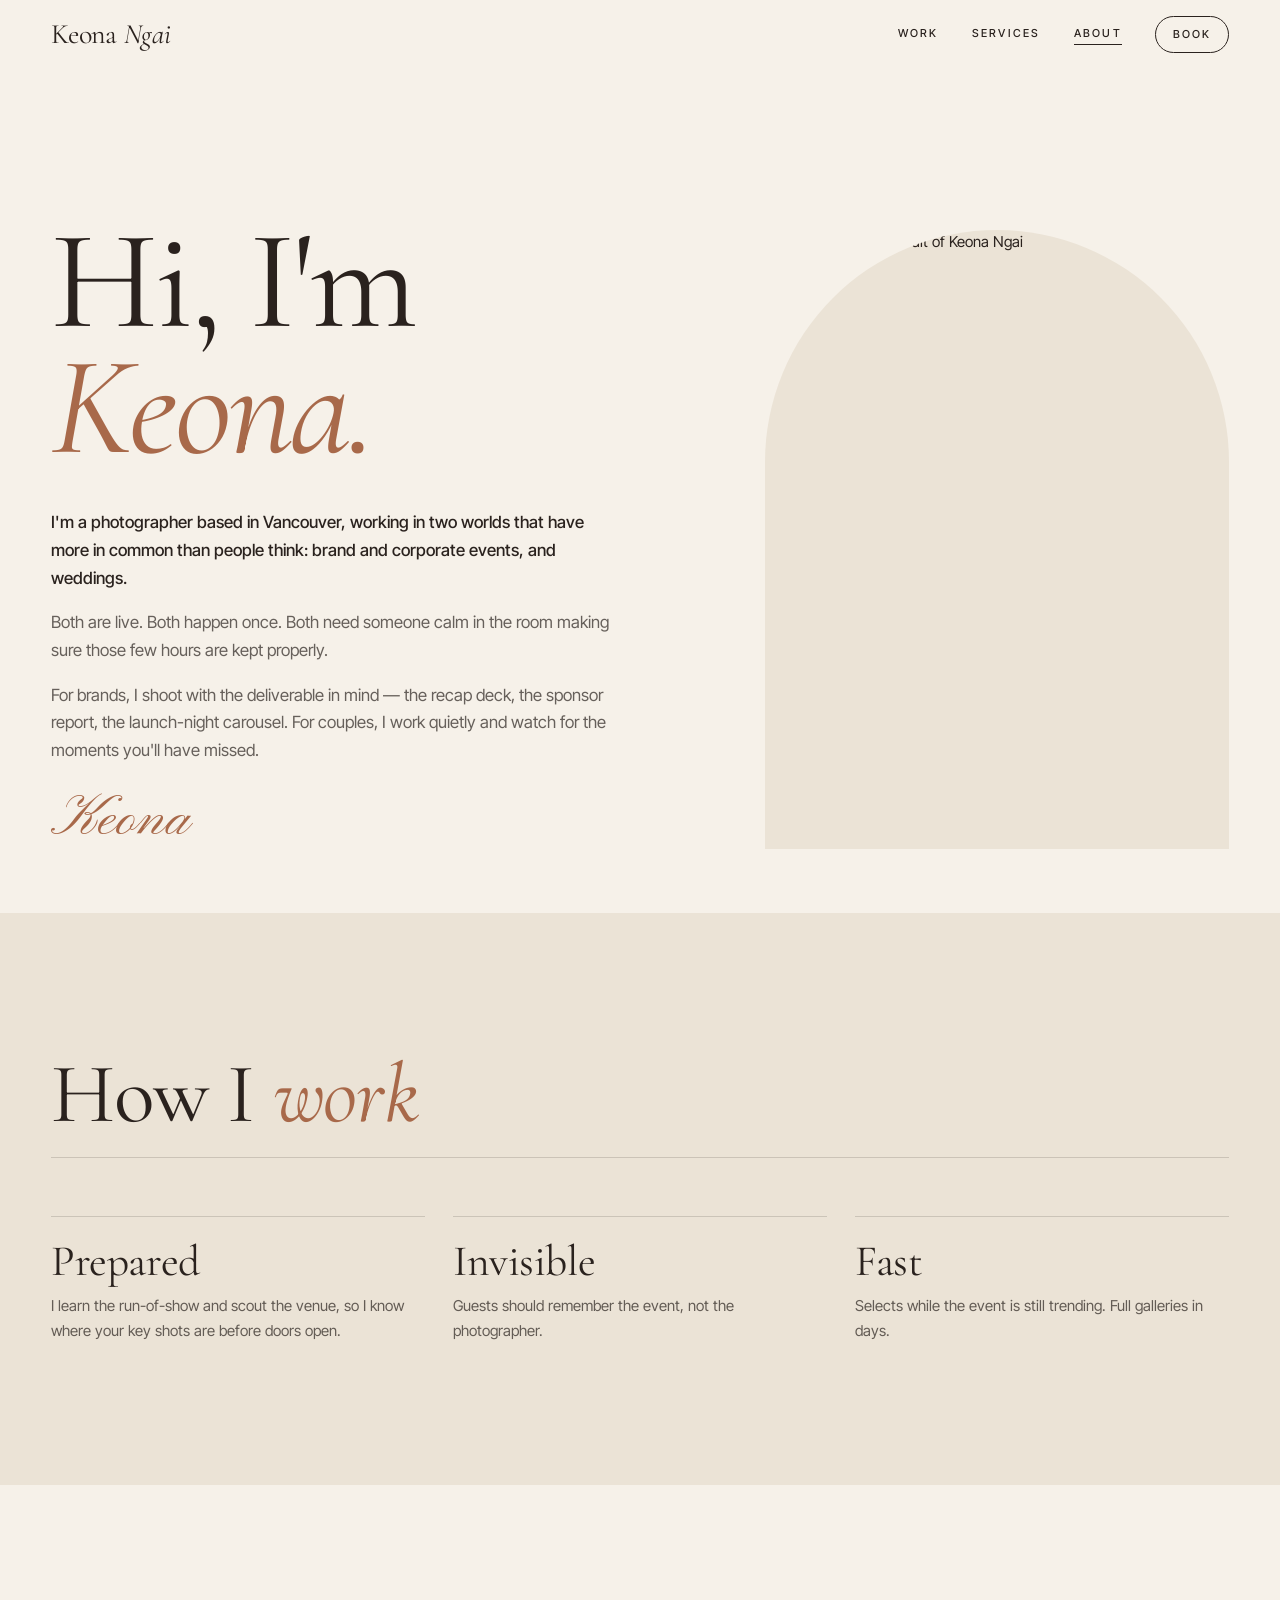
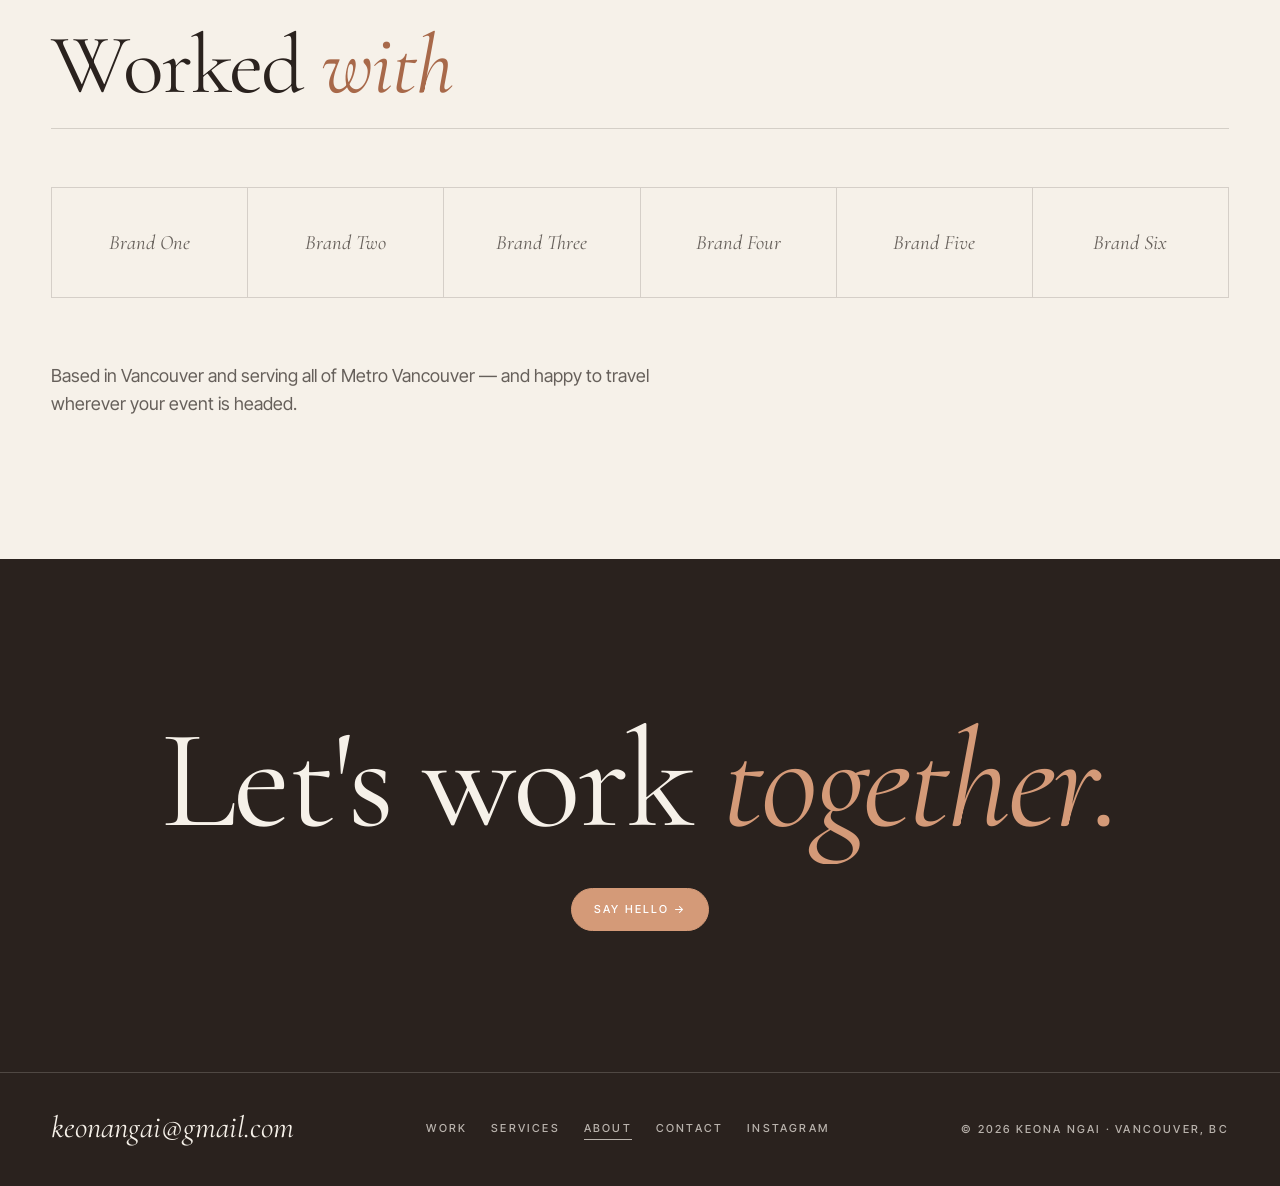
==== commit 657d47e2: "Restyle: warm editorial palette, arched frames, crafted motion Co-Authored-By: Claude Fable 5.2 <nor" ====
--- a/about.html
+++ b/about.html
@@ -5,11 +5,11 @@
 <meta name="viewport" content="width=device-width,initial-scale=1">
 <title>About Keona Ngai — Vancouver Event, Brand & Wedding Photographer</title>
 <meta name="description" content="Meet Keona Ngai, a Vancouver-based photographer covering brand events, corporate functions, activations and weddings across Metro Vancouver and beyond.">
-<meta name="theme-color" content="#0c0b0a">
+<meta name="theme-color" content="#f6f1e9">
 <meta name="robots" content="noindex"><!-- PREVIEW ONLY: remove this line at launch -->
 <script>document.documentElement.classList.add('js')</script>
 <link rel="preconnect" href="https://fonts.googleapis.com"><link rel="preconnect" href="https://fonts.gstatic.com" crossorigin><link rel="preconnect" href="https://picsum.photos">
-<link href="https://fonts.googleapis.com/css2?family=Instrument+Serif:ital@0;1&family=Inter+Tight:wght@400;500&display=swap" rel="stylesheet">
+<link href="https://fonts.googleapis.com/css2?family=Cormorant+Garamond:ital,wght@0,400;0,500;1,400;1,500&family=Inter+Tight:wght@400;500&family=Pinyon+Script&display=swap" rel="stylesheet">
 <link rel="stylesheet" href="assets/style.css">
 </head>
 <body>
@@ -23,17 +23,18 @@
           <p><strong>I'm a photographer based in Vancouver, working in two worlds that have more in common than people think: brand and corporate events, and weddings.</strong></p>
           <p>Both are live. Both happen once. Both need someone calm in the room making sure those few hours are kept properly.</p>
           <p>For brands, I shoot with the deliverable in mind — the recap deck, the sponsor report, the launch-night carousel. For couples, I work quietly and watch for the moments you'll have missed.</p>
+          <span class="sign">Keona</span>
         </div>
       </div>
       <!-- PLACEHOLDER PORTRAIT — replace with a portrait of Keona -->
-      <div class="ph r-34"><img src="https://picsum.photos/seed/kn-portrait/750/1000" alt="Placeholder — portrait of Keona Ngai" fetchpriority="high"></div>
+      <div class="ph ph--arch r-34"><img src="https://picsum.photos/seed/kn-portrait/750/1000" alt="Placeholder — portrait of Keona Ngai" fetchpriority="high"></div>
     </div>
   </section>
 
   <section class="sec light">
     <div class="wrap">
-      <div class="sec-head"><h2 class="h-lg" data-reveal>How I <em>work</em></h2></div>
-      <div class="cols3" data-reveal>
+      <div class="sec-head"><h2 class="h-lg" data-reveal="mask">How I <em>work</em></h2></div>
+      <div class="cols3" data-stagger>
         <div class="card"><h3 class="h-md">Prepared</h3><p>I learn the run-of-show and scout the venue, so I know where your key shots are before doors open.</p></div>
         <div class="card"><h3 class="h-md">Invisible</h3><p>Guests should remember the event, not the photographer.</p></div>
         <div class="card"><h3 class="h-md">Fast</h3><p>Selects while the event is still trending. Full galleries in days.</p></div>
@@ -42,17 +43,17 @@
   </section>
 
   <section class="sec wrap">
-    <div class="sec-head"><h2 class="h-lg" data-reveal>Worked <em>with</em></h2></div>
+    <div class="sec-head"><h2 class="h-lg" data-reveal="mask">Worked <em>with</em></h2></div>
     <!-- PLACEHOLDER — replace with real client names or logos -->
-    <div class="brands" data-reveal>
+    <div class="brands" data-stagger>
       <div class="brand">Brand One</div><div class="brand">Brand Two</div><div class="brand">Brand Three</div><div class="brand">Brand Four</div><div class="brand">Brand Five</div><div class="brand">Brand Six</div>
     </div>
     <p class="lead" style="margin-top:clamp(36px,5vw,70px)" data-reveal>Based in Vancouver and serving all of Metro Vancouver — and happy to travel wherever your event is headed.</p>
   </section>
 
-  <section class="sec light cta">
+  <section class="sec dark cta">
     <div class="wrap">
-      <h2 class="h-xl" data-reveal>Let's work <em>together.</em></h2>
+      <h2 class="h-xl" data-reveal="mask">Let's work <em>together.</em></h2>
       <div class="cta__btns"><a class="btn btn--solid" href="contact.html">Say hello →</a></div>
     </div>
   </section>
--- a/assets/style.css
+++ b/assets/style.css
@@ -1,15 +1,17 @@
-/* Keona Ngai — Photographer · Vancouver */
+/* Keona Ngai — Photographer · Vancouver
+   Motion rule: transform / opacity / clip-path only, triggered once. No per-frame JS. */
 :root{
-  --ink:#0c0b0a; --bone:#ece6da; --accent:#e4572e;
-  --bg:var(--ink); --fg:var(--bone); --line:rgba(236,230,218,.16); --soft:rgba(236,230,218,.64);
-  --serif:"Instrument Serif","Times New Roman",serif;
+  --cream:#f6f1e9; --sand:#ebe3d6; --sage:#dcdfd0; --espresso:#2a221e; --accent:#a8694a;
+  --bg:var(--cream); --fg:var(--espresso); --line:rgba(42,34,30,.16); --soft:rgba(42,34,30,.7);
+  --serif:"Cormorant Garamond","Times New Roman",serif;
+  --script:"Pinyon Script",cursive;
   --sans:"Inter Tight",system-ui,-apple-system,"Helvetica Neue",sans-serif;
-  --ease:cubic-bezier(.2,.7,.2,1);
+  --ease:cubic-bezier(.19,1,.22,1);
   --gut:clamp(18px,4vw,64px);
 }
 *,*::before,*::after{box-sizing:border-box;margin:0;padding:0}
-html{-webkit-text-size-adjust:100%;background:var(--ink);scroll-behavior:smooth}
-body{background:var(--bg);color:var(--fg);font-family:var(--sans);font-size:clamp(15px,1.05vw,17px);line-height:1.6;-webkit-font-smoothing:antialiased;overflow-x:hidden}
+html{-webkit-text-size-adjust:100%;background:var(--cream);scroll-behavior:smooth}
+body{background:var(--bg);color:var(--fg);font-family:var(--sans);font-size:clamp(15px,1.05vw,17px);line-height:1.65;-webkit-font-smoothing:antialiased;overflow-x:hidden}
 img{display:block;max-width:100%}
 a{color:inherit;text-decoration:none}
 button{font:inherit;color:inherit;background:none;border:0;cursor:pointer}
@@ -17,150 +19,232 @@
 ::selection{background:var(--accent);color:#fff}
 :focus-visible{outline:2px solid var(--accent);outline-offset:4px}
 
-/* instant, native page-to-page crossfade (no JS) */
+/* page-to-page transition (native, no JS) */
 @view-transition{navigation:auto}
-::view-transition-old(root){animation:vt-out .12s ease both}
-::view-transition-new(root){animation:vt-in .2s ease both}
+::view-transition-old(root){animation:vt-out .2s ease both}
+::view-transition-new(root){animation:vt-in .55s var(--ease) both}
 @keyframes vt-out{to{opacity:0}}
-@keyframes vt-in{from{opacity:0}}
+@keyframes vt-in{from{opacity:0;transform:translateY(18px)}}
 
 /* ---------- type ---------- */
 em{font-family:var(--serif);font-style:italic;font-weight:400}
-.label{font-size:11px;letter-spacing:.16em;text-transform:uppercase;font-weight:500;color:var(--soft)}
-.h-xl{font-family:var(--serif);font-weight:400;font-size:clamp(3rem,10vw,11rem);line-height:.9;letter-spacing:-.025em}
-.h-lg{font-family:var(--serif);font-weight:400;font-size:clamp(2.4rem,6vw,6rem);line-height:.96;letter-spacing:-.02em}
-.h-md{font-family:var(--serif);font-weight:400;font-size:clamp(1.8rem,3.2vw,3.2rem);line-height:1.05;letter-spacing:-.01em}
+.label{font-size:11px;letter-spacing:.2em;text-transform:uppercase;font-weight:500;color:var(--soft)}
+.star{color:var(--accent);margin-right:.7em}
+.h-xl{font-family:var(--serif);font-weight:400;font-size:clamp(3.4rem,11vw,12rem);line-height:.9;letter-spacing:-.02em}
+.h-lg{font-family:var(--serif);font-weight:400;font-size:clamp(2.7rem,6.6vw,6.6rem);line-height:.96;letter-spacing:-.015em}
+.h-md{font-family:var(--serif);font-weight:400;font-size:clamp(2rem,3.4vw,3.4rem);line-height:1.05;letter-spacing:-.01em}
 .h-xl em,.h-lg em,.h-md em{color:var(--accent)}
-.lead{font-size:clamp(1.05rem,1.4vw,1.35rem);line-height:1.5;color:var(--soft);max-width:36em}
+.lead{font-size:clamp(1.05rem,1.4vw,1.35rem);line-height:1.55;color:var(--soft);max-width:36em}
+.sign{font-family:var(--script);font-size:clamp(2.6rem,4.4vw,4.4rem);line-height:1;color:var(--accent);display:block;margin-top:.5em}
 p+p{margin-top:1em}
 
 /* ---------- layout ---------- */
 .wrap{padding-inline:var(--gut)}
-.sec{padding-block:clamp(72px,10vw,160px)}
-.light{--bg:var(--bone);--fg:var(--ink);--line:rgba(12,11,10,.16);--soft:rgba(12,11,10,.66);background:var(--bg);color:var(--fg)}
-.sec-head{display:flex;justify-content:space-between;align-items:flex-end;gap:24px;padding-bottom:20px;border-bottom:1px solid var(--line);margin-bottom:clamp(28px,4vw,60px)}
-.cols3{display:grid;grid-template-columns:repeat(3,1fr);gap:clamp(14px,1.8vw,28px)}
-.ph{overflow:hidden;background:#221f1c}
-.light .ph{background:#cdc4b3}
-.ph img{width:100%;height:100%;object-fit:cover}
-.r-45{aspect-ratio:4/5}.r-34{aspect-ratio:3/4}
+.sec{padding-block:clamp(80px,11vw,180px)}
+.light{--bg:var(--sand);background:var(--bg)}
+.sage{--bg:var(--sage);background:var(--bg)}
+.dark{--bg:var(--espresso);--fg:var(--cream);--line:rgba(246,241,233,.18);--soft:rgba(246,241,233,.7);--accent:#d49a78;background:var(--bg);color:var(--fg)}
+.sec-head{display:flex;justify-content:space-between;align-items:flex-end;gap:24px;padding-bottom:22px;border-bottom:1px solid var(--line);margin-bottom:clamp(32px,4.5vw,70px)}
+.cols3{display:grid;grid-template-columns:repeat(3,1fr);gap:clamp(16px,2.2vw,36px)}
+.ph{overflow:hidden;background:var(--sand)}
+.light .ph{background:#ddd3c2}
+.ph img{width:100%;height:100%;object-fit:cover;transition:transform 1.2s var(--ease)}
+.ph--arch{border-radius:999px 999px 0 0}
+.r-45{aspect-ratio:4/5}.r-34{aspect-ratio:3/4}.r-23{aspect-ratio:2/3}
 
 /* ---------- buttons & links ---------- */
-.btn{display:inline-flex;align-items:center;gap:.8em;padding:1em 1.8em;border:1px solid var(--fg);border-radius:999px;font-size:12px;letter-spacing:.14em;text-transform:uppercase;font-weight:500;transition:background .2s,color .2s,border-color .2s}
-.btn:hover{background:var(--fg);color:var(--bg)}
+.btn{position:relative;z-index:0;overflow:hidden;display:inline-flex;align-items:center;gap:.8em;padding:1.05em 2em;border:1px solid var(--fg);border-radius:999px;font-size:11px;letter-spacing:.2em;text-transform:uppercase;font-weight:500;transition:color .45s var(--ease),border-color .45s}
+.btn::before{content:"";position:absolute;inset:-1px;z-index:-1;border-radius:inherit;background:var(--fg);transform:translateY(102%);transition:transform .5s var(--ease)}
+.btn:hover{color:var(--bg)}.btn:hover::before{transform:none}
 .btn--solid{background:var(--accent);border-color:var(--accent);color:#fff}
-.btn--solid:hover{background:var(--fg);border-color:var(--fg);color:var(--bg)}
-.link{text-decoration:underline;text-decoration-thickness:1px;text-underline-offset:4px;text-decoration-color:transparent;transition:text-decoration-color .2s}
-.link:hover,.link.is-active{text-decoration-color:currentColor}
+.btn--solid:hover{border-color:var(--fg)}
+.btn--sm{padding:.75em 1.5em}
+.link{background:linear-gradient(currentColor,currentColor) 0 100%/0 1px no-repeat;padding-bottom:3px;transition:background-size .45s var(--ease)}
+.link:hover,.link.is-active{background-size:100% 1px}
 
 /* ---------- header ---------- */
-.hdr{position:fixed;top:0;left:0;right:0;z-index:50;display:flex;justify-content:space-between;align-items:center;padding:18px var(--gut);color:var(--bone);transition:background .25s}
-.hdr.is-solid{background:var(--ink)}
-.hdr__logo{font-family:var(--serif);font-size:26px;line-height:1}
-.hdr__nav{display:flex;gap:clamp(18px,2.6vw,40px);font-size:12px;letter-spacing:.14em;text-transform:uppercase;font-weight:500}
-.hdr__burger{display:none;font-size:12px;letter-spacing:.14em;text-transform:uppercase;font-weight:500}
-.menu{position:fixed;inset:0;z-index:40;background:var(--ink);color:var(--bone);display:flex;flex-direction:column;justify-content:center;gap:4px;padding:var(--gut);opacity:0;visibility:hidden;transition:opacity .2s,visibility .2s}
+.hdr{position:fixed;top:0;left:0;right:0;z-index:50;display:flex;justify-content:space-between;align-items:center;padding:16px var(--gut);color:var(--espresso);border-bottom:1px solid transparent;transition:background .35s,color .35s,border-color .35s;animation:fade .8s ease both}
+.hdr.is-solid{background:var(--cream);border-color:var(--line)}
+.has-hero .hdr:not(.is-solid){color:#fff}
+.hdr__logo{font-family:var(--serif);font-size:28px;line-height:1;letter-spacing:-.01em}
+.hdr__logo em{color:inherit}
+.hdr__nav{display:flex;align-items:center;gap:clamp(18px,2.6vw,40px);font-size:11px;letter-spacing:.2em;text-transform:uppercase;font-weight:500}
+.hdr__nav .btn{border-color:currentColor}
+.hdr__burger{display:none;font-size:11px;letter-spacing:.2em;text-transform:uppercase;font-weight:500}
+.menu{position:fixed;inset:0;z-index:40;background:var(--cream);color:var(--espresso);display:flex;flex-direction:column;justify-content:center;gap:2px;padding:var(--gut);opacity:0;visibility:hidden;transition:opacity .3s,visibility .3s}
 .menu.is-open{opacity:1;visibility:visible}
-.menu a{font-family:var(--serif);font-size:clamp(2.8rem,13vw,5rem);line-height:1.1}
-
-/* ---------- reveal (one simple fade-up) ---------- */
-html.js [data-reveal]{opacity:0;transform:translateY(14px);transition:opacity .55s ease,transform .55s var(--ease)}
+.menu a{font-family:var(--serif);font-size:clamp(3rem,14vw,5.4rem);line-height:1.08;opacity:0;transform:translateY(16px);transition:opacity .5s ease,transform .7s var(--ease)}
+.menu.is-open a{opacity:1;transform:none}
+.menu a:nth-child(2){transition-delay:.05s}.menu a:nth-child(3){transition-delay:.1s}.menu a:nth-child(4){transition-delay:.15s}.menu a:nth-child(5){transition-delay:.2s}
+.has-hero.menu-open .hdr:not(.is-solid){color:var(--espresso)}
+@keyframes fade{from{opacity:0}}
+
+/* ---------- reveal engine (class toggled once by IntersectionObserver) ---------- */
+html.js [data-reveal=""],html.js [data-reveal="up"]{opacity:0;transform:translateY(22px);transition:opacity .9s ease,transform 1.1s var(--ease)}
 html.js [data-reveal].in{opacity:1;transform:none}
+/* headline rises out of a mask */
+.m{display:block;overflow:hidden;padding:.04em .08em .14em;margin:-.04em -.08em -.14em}
+.mi{display:block}
+html.js [data-reveal="mask"] .mi{transform:translateY(112%);transition:transform 1.15s var(--ease)}
+html.js [data-reveal="mask"].in .mi{transform:none}
+/* image wipes in from the bottom */
+html.js [data-reveal="img"] img{clip-path:inset(100% 0 0 0);transition:clip-path 1.25s var(--ease),transform 1.2s var(--ease)}
+html.js [data-reveal="img"].in img{clip-path:inset(0)}
+/* rule draws across */
+html.js .sec-head{border-bottom-color:transparent;position:relative}
+html.js .sec-head::after{content:"";position:absolute;left:0;right:0;bottom:-1px;height:1px;background:var(--line);transform:scaleX(0);transform-origin:left;transition:transform 1.3s var(--ease)}
+html.js .sec-head.in::after{transform:none}
+/* children cascade */
+html.js [data-stagger]>*{opacity:0;transform:translateY(26px);transition:opacity .9s ease,transform 1.1s var(--ease)}
+html.js [data-stagger].in>*{opacity:1;transform:none}
+[data-stagger]>*:nth-child(2){transition-delay:.1s}[data-stagger]>*:nth-child(3){transition-delay:.2s}[data-stagger]>*:nth-child(4){transition-delay:.3s}[data-stagger]>*:nth-child(5){transition-delay:.4s}[data-stagger]>*:nth-child(6){transition-delay:.5s}
 
 /* ---------- hero ---------- */
-.hero{position:relative;height:100svh;min-height:560px;display:flex;flex-direction:column;justify-content:flex-end;color:#fff;background:#1b1815}
-.hero>img{position:absolute;inset:0;width:100%;height:100%;object-fit:cover}
-.hero::after{content:"";position:absolute;inset:0;background:linear-gradient(180deg,rgba(12,11,10,.5),rgba(12,11,10,.05) 35%,rgba(12,11,10,.9))}
-.hero__body{position:relative;z-index:1;padding-bottom:clamp(22px,3vw,40px);animation:rise .7s var(--ease) both}
-@keyframes rise{from{opacity:0;transform:translateY(18px)}}
-.hero__title{font-family:var(--serif);font-weight:400;font-size:clamp(4rem,18.6vw,25rem);line-height:.82;letter-spacing:-.035em;white-space:nowrap;margin-left:-.04em}
-.hero__foot{display:flex;justify-content:space-between;align-items:center;gap:24px;margin-top:clamp(16px,2vw,30px);padding-top:18px;border-top:1px solid rgba(255,255,255,.25)}
-.hero__foot p{max-width:28em;font-size:clamp(1rem,1.3vw,1.25rem);line-height:1.4;color:rgba(255,255,255,.88)}
-.hero .btn{border-color:#fff}.hero .btn:hover{background:#fff;color:var(--ink)}
-.phero{padding-top:clamp(130px,16vw,230px);padding-bottom:clamp(36px,5vw,70px)}
+.hero{position:relative;height:100svh;min-height:580px;display:flex;flex-direction:column;justify-content:flex-end;color:#fff;background:#3a302a;overflow:hidden}
+.hero__media{position:absolute;inset:0;animation:settle 2.2s var(--ease) both}
+.hero__media img{width:100%;height:100%;object-fit:cover}
+@keyframes settle{from{transform:scale(1.12);opacity:.4}}
+.hero::after{content:"";position:absolute;inset:0;background:linear-gradient(180deg,rgba(42,34,30,.45),rgba(42,34,30,.05) 38%,rgba(42,34,30,.82))}
+@supports (animation-timeline:scroll()){
+  .hero__media img{animation:drift linear both;animation-timeline:scroll(root);animation-range:0 100vh}
+  @keyframes drift{to{transform:translateY(12%) scale(1.05)}}
+}
+.hero__body{position:relative;z-index:1;padding-bottom:clamp(22px,3vw,40px)}
+.hero__kicker{color:#fff;margin-bottom:10px;animation:rise 1s var(--ease) .5s both}
+.hero__title{font-family:var(--serif);font-weight:400;font-size:clamp(4.2rem,19.5vw,26rem);line-height:.8;letter-spacing:-.03em;white-space:nowrap;margin-left:-.03em}
+.hero__title .m{display:inline-block;vertical-align:top;padding-bottom:.2em;margin-bottom:-.2em}
+.hero__title .mi{animation:up 1.5s var(--ease) .15s both}
+.hero__title .m+.m .mi{animation-delay:.3s}
+@keyframes up{from{transform:translateY(115%)}}
+@keyframes rise{from{opacity:0;transform:translateY(20px)}}
+.hero__foot{display:flex;justify-content:space-between;align-items:flex-end;gap:24px;margin-top:clamp(14px,2vw,28px);padding-top:18px;border-top:1px solid rgba(255,255,255,.3);animation:rise 1s var(--ease) .8s both}
+.hero__foot p{max-width:24em;font-family:var(--serif);font-style:italic;font-size:clamp(1.3rem,2vw,2rem);line-height:1.2}
+.hero .btn{border-color:#fff;--fg:#fff;--bg:var(--espresso)}
+.badge{position:absolute;right:var(--gut);top:clamp(90px,14vh,150px);z-index:2;width:clamp(110px,11vw,150px);aspect-ratio:1;display:grid;place-items:center;color:#fff;animation:fade 1.2s ease 1s both}
+.badge svg{position:absolute;inset:0;width:100%;height:100%;animation:spin 22s linear infinite}
+.badge text{font-family:var(--sans);font-size:9.2px;letter-spacing:.24em;text-transform:uppercase;fill:currentColor}
+.badge span{font-family:var(--serif);font-style:italic;font-size:1.5rem;transition:transform .5s var(--ease)}
+.badge:hover span{transform:translate(3px,-3px)}
+@keyframes spin{to{transform:rotate(360deg)}}
+
+.phero{padding-top:clamp(140px,17vw,240px);padding-bottom:clamp(40px,5vw,76px)}
+.phero h1 .mi{animation:up 1.3s var(--ease) .1s both}
+.phero .lead,.phero .filters,.phero .prose{animation:rise 1s var(--ease) .45s both}
 .phero .lead{margin-top:clamp(18px,2.4vw,32px)}
 
+/* ---------- marquee ---------- */
+.marquee{display:flex;overflow:hidden;white-space:nowrap;padding-block:clamp(18px,2.2vw,30px);border-bottom:1px solid var(--line)}
+.marquee__t{flex-shrink:0;display:flex;animation:mq 38s linear infinite;font-family:var(--serif);font-style:italic;font-size:clamp(1.6rem,3vw,3rem);line-height:1}
+.marquee__t span{padding-inline:.5em}
+.marquee__t i{font-style:normal;font-size:.5em;color:var(--accent);align-self:center}
+@keyframes mq{to{transform:translateX(-100%)}}
+
+/* ---------- intro ---------- */
+.intro{display:grid;grid-template-columns:5fr 6fr;gap:clamp(28px,7vw,130px);align-items:center}
+.intro .ph{max-width:460px;justify-self:center;width:100%}
+.statement{font-family:var(--serif);font-size:clamp(1.9rem,3.5vw,3.6rem);line-height:1.1;letter-spacing:-.01em}
+.statement em{color:var(--accent)}
+
 /* ---------- services list ---------- */
-.svc{display:flex;justify-content:space-between;align-items:baseline;gap:20px;padding-block:clamp(16px,2vw,28px);border-bottom:1px solid var(--line);transition:color .2s}
-.svc h3{font-family:var(--serif);font-weight:400;font-size:clamp(1.8rem,4.4vw,4.4rem);line-height:1.05;letter-spacing:-.015em}
-.svc:hover{color:var(--accent)}
+.svc{display:grid;grid-template-columns:4ch 1fr auto;align-items:baseline;gap:clamp(12px,2vw,32px);padding-block:clamp(18px,2.2vw,32px);border-bottom:1px solid var(--line)}
+.svc small{font-size:11px;letter-spacing:.2em;color:var(--soft)}
+.svc h3{font-family:var(--serif);font-weight:400;font-size:clamp(2rem,5vw,5rem);line-height:1.02;letter-spacing:-.015em;transition:transform .7s var(--ease),color .4s}
+.svc span{font-family:var(--serif);font-size:1.8em;transition:transform .7s var(--ease),color .4s}
+.svc:hover h3{transform:translateX(.3em);font-style:italic;color:var(--accent)}
+.svc:hover span{transform:translateX(-.4em);color:var(--accent)}
 
 /* ---------- cards ---------- */
-.shot figcaption,.tile figcaption{display:flex;justify-content:space-between;align-items:baseline;gap:12px;margin-top:12px}
-.shot h3,.tile h3{font-family:var(--serif);font-weight:400;font-size:1.45em;line-height:1.1}
+.shot,.tile{display:block;cursor:pointer}
+.shot:hover .ph img,.tile:hover .ph img{transform:scale(1.05)}
+.shot figcaption,.tile figcaption{display:flex;justify-content:space-between;align-items:baseline;gap:12px;margin-top:14px}
+.shot h3,.tile h3{font-family:var(--serif);font-weight:400;font-size:1.6em;line-height:1.1}
+.shots{align-items:end}
+.shots .shot:nth-child(2){margin-bottom:clamp(30px,6vw,90px)}
 .brands{display:grid;grid-template-columns:repeat(6,1fr);border:1px solid var(--line);border-width:1px 0 0 1px}
-.brand{aspect-ratio:16/9;display:grid;place-items:center;border:1px solid var(--line);border-width:0 1px 1px 0;font-family:var(--serif);font-size:clamp(1rem,1.5vw,1.5rem);color:var(--soft)}
-.quote{max-width:24em;font-family:var(--serif);font-size:clamp(1.6rem,3.4vw,3.4rem);line-height:1.12;letter-spacing:-.01em}
-.card{border-top:1px solid var(--line);padding-top:20px}
+.brand{aspect-ratio:16/9;display:grid;place-items:center;border:1px solid var(--line);border-width:0 1px 1px 0;font-family:var(--serif);font-style:italic;font-size:clamp(1.05rem,1.6vw,1.6rem);color:var(--soft)}
+.card{border-top:1px solid var(--line);padding-top:22px}
 .card h3{margin-bottom:10px}.card p{color:var(--soft)}
+
+/* ---------- quotes ---------- */
+.quotes{display:grid;text-align:center;justify-items:center}
+.quote{grid-area:1/1;max-width:min(980px,100%);opacity:0;transform:translateY(14px);transition:opacity .9s ease,transform 1.1s var(--ease);pointer-events:none}
+.quote.is-on{opacity:1;transform:none;pointer-events:auto}
+.quote blockquote{font-family:var(--serif);font-style:italic;font-size:clamp(1.8rem,3.6vw,3.6rem);line-height:1.14;letter-spacing:-.01em}
+.quote cite{display:block;margin-top:26px;font-style:normal}
+.dots{display:flex;justify-content:center;gap:10px;margin-top:36px}
+.dots button{width:8px;height:8px;border-radius:50%;border:1px solid var(--fg);transition:background .4s,transform .4s}
+.dots button.is-on{background:var(--fg);transform:scale(1.3)}
 
 /* ---------- packages ---------- */
 .tabs{display:inline-flex;gap:6px;margin-bottom:clamp(24px,3vw,40px)}
-.chip{padding:.8em 1.4em;border:1px solid var(--line);border-radius:999px;font-size:12px;letter-spacing:.14em;text-transform:uppercase;font-weight:500;transition:background .2s,color .2s,border-color .2s;cursor:pointer;display:inline-block}
+.chip{padding:.85em 1.5em;border:1px solid var(--line);border-radius:999px;font-size:11px;letter-spacing:.2em;text-transform:uppercase;font-weight:500;transition:background .3s,color .3s,border-color .3s;cursor:pointer;display:inline-block}
 .chip:hover{border-color:var(--fg)}
 .chip.is-on,input:checked+.chip{background:var(--fg);color:var(--bg);border-color:var(--fg)}
 .pkgs{display:none}.pkgs.is-on{display:grid}
-.pkg{border:1px solid var(--line);padding:clamp(22px,2.4vw,36px);display:flex;flex-direction:column;gap:18px}
-.pkg--feat{background:var(--fg);color:var(--bg);--line:color-mix(in srgb,var(--bg) 18%,transparent);--soft:color-mix(in srgb,var(--bg) 66%,transparent)}
-.pkg__price{font-family:var(--serif);font-size:clamp(3.2rem,5.4vw,5.6rem);line-height:.9;letter-spacing:-.03em}
-.pkg__price small{font-family:var(--sans);font-size:11px;letter-spacing:.14em;text-transform:uppercase;margin-left:.8em;color:var(--soft)}
+.pkg{border:1px solid var(--line);border-radius:6px;padding:clamp(24px,2.6vw,40px);display:flex;flex-direction:column;gap:18px;background:var(--cream);transition:transform .7s var(--ease),box-shadow .7s var(--ease);animation:rise .9s var(--ease) both}
+.pkg:nth-child(2){animation-delay:.08s}.pkg:nth-child(3){animation-delay:.16s}
+.pkg:hover{transform:translateY(-6px);box-shadow:0 24px 50px -30px rgba(42,34,30,.45)}
+.pkg--feat{background:var(--espresso);color:var(--cream);--fg:var(--cream);--bg:var(--espresso);--line:rgba(246,241,233,.2);--soft:rgba(246,241,233,.72)}
+.pkg__price{font-family:var(--serif);font-size:clamp(3.6rem,6vw,6.2rem);line-height:.9;letter-spacing:-.02em}
+.pkg__price small{font-family:var(--sans);font-size:11px;letter-spacing:.2em;text-transform:uppercase;margin-left:.8em;color:var(--soft)}
 .pkg ul{flex:1}
 .pkg li{padding:11px 0;border-top:1px solid var(--line);font-size:.95em}
 .pkg .btn{justify-content:center}
-.pkg--feat .btn{border-color:var(--bg)}.pkg--feat .btn:hover{background:var(--bg);color:var(--fg)}
 .addons{display:grid;grid-template-columns:1fr 1fr;column-gap:clamp(24px,5vw,80px);margin-top:clamp(36px,5vw,70px)}
 .addon{display:flex;justify-content:space-between;gap:20px;align-items:baseline;padding:16px 0;border-bottom:1px solid var(--line)}
-.addon b{font-family:var(--serif);font-weight:400;font-size:1.4em;white-space:nowrap}
-
-/* ---------- faq (native details) ---------- */
+.addon b{font-family:var(--serif);font-weight:400;font-size:1.6em;white-space:nowrap}
+
+/* ---------- faq ---------- */
 .faq details{border-bottom:1px solid var(--line)}
-.faq summary{list-style:none;cursor:pointer;display:flex;justify-content:space-between;gap:20px;padding:clamp(16px,2vw,26px) 0;font-family:var(--serif);font-size:clamp(1.25rem,2vw,2rem);line-height:1.2}
+.faq summary{list-style:none;cursor:pointer;display:flex;justify-content:space-between;align-items:center;gap:20px;padding:clamp(18px,2.2vw,28px) 0;font-family:var(--serif);font-size:clamp(1.4rem,2.3vw,2.3rem);line-height:1.2;transition:color .3s}
+.faq summary:hover{color:var(--accent)}
 .faq summary::-webkit-details-marker{display:none}
-.faq summary::after{content:"+";color:var(--accent)}
-.faq details[open] summary::after{content:"–"}
-.faq details p{max-width:44em;color:var(--soft);padding-bottom:24px}
+.faq summary::after{content:"+";font-size:1.2em;color:var(--accent);transition:transform .5s var(--ease)}
+.faq details[open] summary::after{transform:rotate(45deg)}
+.faq details p{max-width:44em;color:var(--soft);padding-bottom:26px;animation:rise .6s var(--ease) both}
 
 /* ---------- work grid + lightbox ---------- */
 .filters{display:flex;flex-wrap:wrap;gap:6px;margin-top:clamp(22px,3vw,36px)}
-.grid{display:grid;grid-template-columns:repeat(3,1fr);gap:clamp(24px,3vw,48px) clamp(14px,1.8vw,28px)}
-.tile{display:block;cursor:pointer}
+.grid{display:grid;grid-template-columns:repeat(3,1fr);gap:clamp(28px,3.4vw,56px) clamp(16px,2.2vw,36px)}
 .tile[hidden]{display:none}
-.tile .ph,.shot .ph{transition:opacity .2s}
-.tile:hover .ph,.shot:hover .ph{opacity:.85}
-.lb{position:fixed;inset:0;z-index:60;background:var(--ink);color:var(--bone);display:grid;grid-template-rows:auto 1fr auto;gap:16px;padding:18px var(--gut);opacity:0;visibility:hidden;transition:opacity .2s,visibility .2s}
+.tile.pop{animation:rise .7s var(--ease) both}
+.lb{position:fixed;inset:0;z-index:60;background:var(--espresso);color:var(--cream);--line:rgba(246,241,233,.25);--soft:rgba(246,241,233,.7);display:grid;grid-template-rows:auto 1fr auto;gap:16px;padding:18px var(--gut);opacity:0;visibility:hidden;transition:opacity .35s,visibility .35s}
 .lb.is-open{opacity:1;visibility:visible}
 .lb__bar{display:flex;justify-content:space-between;align-items:center;gap:20px}
 .lb__stage{min-height:0;display:grid;place-items:center}
-.lb__stage img{max-width:100%;max-height:100%;min-height:0;object-fit:contain}
-.lb h3{font-family:var(--serif);font-weight:400;font-size:clamp(1.3rem,2vw,2rem)}
-.lb__nav button{width:48px;height:48px;border:1px solid var(--line);border-radius:50%;margin-left:6px;transition:background .2s,color .2s}
-.lb__nav button:hover{background:var(--bone);color:var(--ink)}
+.lb__stage img{max-width:100%;max-height:100%;min-height:0;object-fit:contain;transform:scale(.96);opacity:0;transition:transform .7s var(--ease),opacity .4s}
+.lb.is-open .lb__stage img.is-in{transform:none;opacity:1}
+.lb h3{font-family:var(--serif);font-weight:400;font-size:clamp(1.5rem,2.2vw,2.2rem)}
+.lb__nav button{width:48px;height:48px;border:1px solid var(--line);border-radius:50%;margin-left:6px;transition:background .3s,color .3s}
+.lb__nav button:hover{background:var(--cream);color:var(--espresso)}
 
 /* ---------- about ---------- */
 .split{display:grid;grid-template-columns:7fr 5fr;gap:clamp(24px,5vw,90px);align-items:end}
-.prose{font-size:clamp(1.05rem,1.3vw,1.3rem);line-height:1.6;max-width:34em}
+.split .ph{animation:rise 1.2s var(--ease) .2s both}
+.prose{font-size:clamp(1.05rem,1.3vw,1.3rem);line-height:1.65;max-width:34em}
 .prose p{color:var(--soft)}.prose strong{color:var(--fg);font-weight:500}
 
 /* ---------- contact ---------- */
-.contact{display:grid;grid-template-columns:4fr 7fr;gap:clamp(28px,7vw,120px);padding-top:clamp(28px,4vw,56px);border-top:1px solid var(--line)}
+.contact{display:grid;grid-template-columns:4fr 7fr;gap:clamp(28px,7vw,120px);padding-top:clamp(28px,4vw,56px);border-top:1px solid var(--line);animation:rise 1s var(--ease) .4s both}
 .facts li{display:flex;justify-content:space-between;gap:20px;padding:14px 0;border-bottom:1px solid var(--line)}
-.field{display:block;margin-bottom:22px}
+.field{display:block;margin-bottom:24px;position:relative}
 .field span{display:block;margin-bottom:4px}
-.field input,.field textarea{width:100%;background:none;border:0;border-bottom:1px solid var(--line);padding:8px 0 12px;font:inherit;font-size:1.15em;color:var(--fg);border-radius:0;outline:none;resize:vertical;transition:border-color .2s;color-scheme:dark}
-.field input:focus,.field textarea:focus{border-color:var(--accent)}
+.field input,.field textarea{width:100%;background:none;border:0;border-bottom:1px solid var(--line);padding:8px 0 12px;font:inherit;font-family:var(--serif);font-size:1.5em;color:var(--fg);border-radius:0;outline:none;resize:vertical}
+.field::after{content:"";position:absolute;left:0;right:0;bottom:0;height:1px;background:var(--accent);transform:scaleX(0);transform-origin:left;transition:transform .7s var(--ease)}
+.field:focus-within::after{transform:none}
 .field2{display:grid;grid-template-columns:1fr 1fr;gap:0 28px}
-.radios{display:flex;flex-wrap:wrap;gap:6px;margin:10px 0 30px}
+.radios{display:flex;flex-wrap:wrap;gap:6px;margin:10px 0 32px}
 .radios input{position:absolute;opacity:0;pointer-events:none}
 .radios input:focus-visible+.chip{outline:2px solid var(--accent);outline-offset:3px}
 .form-done{display:none}
-.is-sent form{display:none}.is-sent .form-done{display:block}
+.is-sent form{display:none}.is-sent .form-done{display:block;animation:rise .9s var(--ease) both}
 
 /* ---------- cta + footer ---------- */
 .cta{text-align:center}
 .cta .h-xl{margin:18px 0 clamp(26px,3.4vw,44px)}
 .cta__btns{display:flex;gap:12px;justify-content:center;flex-wrap:wrap}
 .ftr{padding:clamp(28px,3vw,44px) var(--gut);border-top:1px solid var(--line);display:flex;justify-content:space-between;align-items:center;gap:20px 40px;flex-wrap:wrap}
-.ftr__mail{font-family:var(--serif);font-size:clamp(1.4rem,2.2vw,2.2rem);line-height:1.1}
+.ftr__mail{font-family:var(--serif);font-style:italic;font-size:clamp(1.5rem,2.4vw,2.4rem);line-height:1.1}
 .ftr nav{display:flex;gap:24px;flex-wrap:wrap}
 
 /* ---------- responsive ---------- */
@@ -168,19 +252,25 @@
   .cols3,.grid{grid-template-columns:1fr 1fr}
   .pkgs.is-on{grid-template-columns:1fr}
   .brands{grid-template-columns:repeat(3,1fr)}
-  .split,.contact{grid-template-columns:1fr}
+  .split,.contact,.intro{grid-template-columns:1fr}
   .sec-head{flex-direction:column;align-items:flex-start}
+  .shots .shot:nth-child(2){margin-bottom:0}
 }
 @media(max-width:700px){
   .hdr__nav{display:none}.hdr__burger{display:block}
+  .badge{display:none}
   .hero__foot{flex-direction:column;align-items:flex-start}
-  .cols3:not(.cols3--keep),.grid{grid-template-columns:1fr}
+  .cols3,.grid{grid-template-columns:1fr}
   .addons,.field2{grid-template-columns:1fr}
+  .svc{grid-template-columns:1fr auto}.svc small{display:none}
   .ftr{flex-direction:column;align-items:flex-start}
 }
+@media(min-width:701px){.hero__foot .btn{display:none}}
 @media(prefers-reduced-motion:reduce){
   html{scroll-behavior:auto}
   *,*::before,*::after{animation:none!important;transition:none!important}
-  html.js [data-reveal]{opacity:1;transform:none}
+  html.js [data-reveal],html.js [data-stagger]>*,html.js [data-reveal] .mi{opacity:1!important;transform:none!important}
+  html.js [data-reveal="img"] img{clip-path:none!important}
+  html.js .sec-head::after{transform:none}
   ::view-transition-group(*),::view-transition-old(*),::view-transition-new(*){animation:none!important}
 }
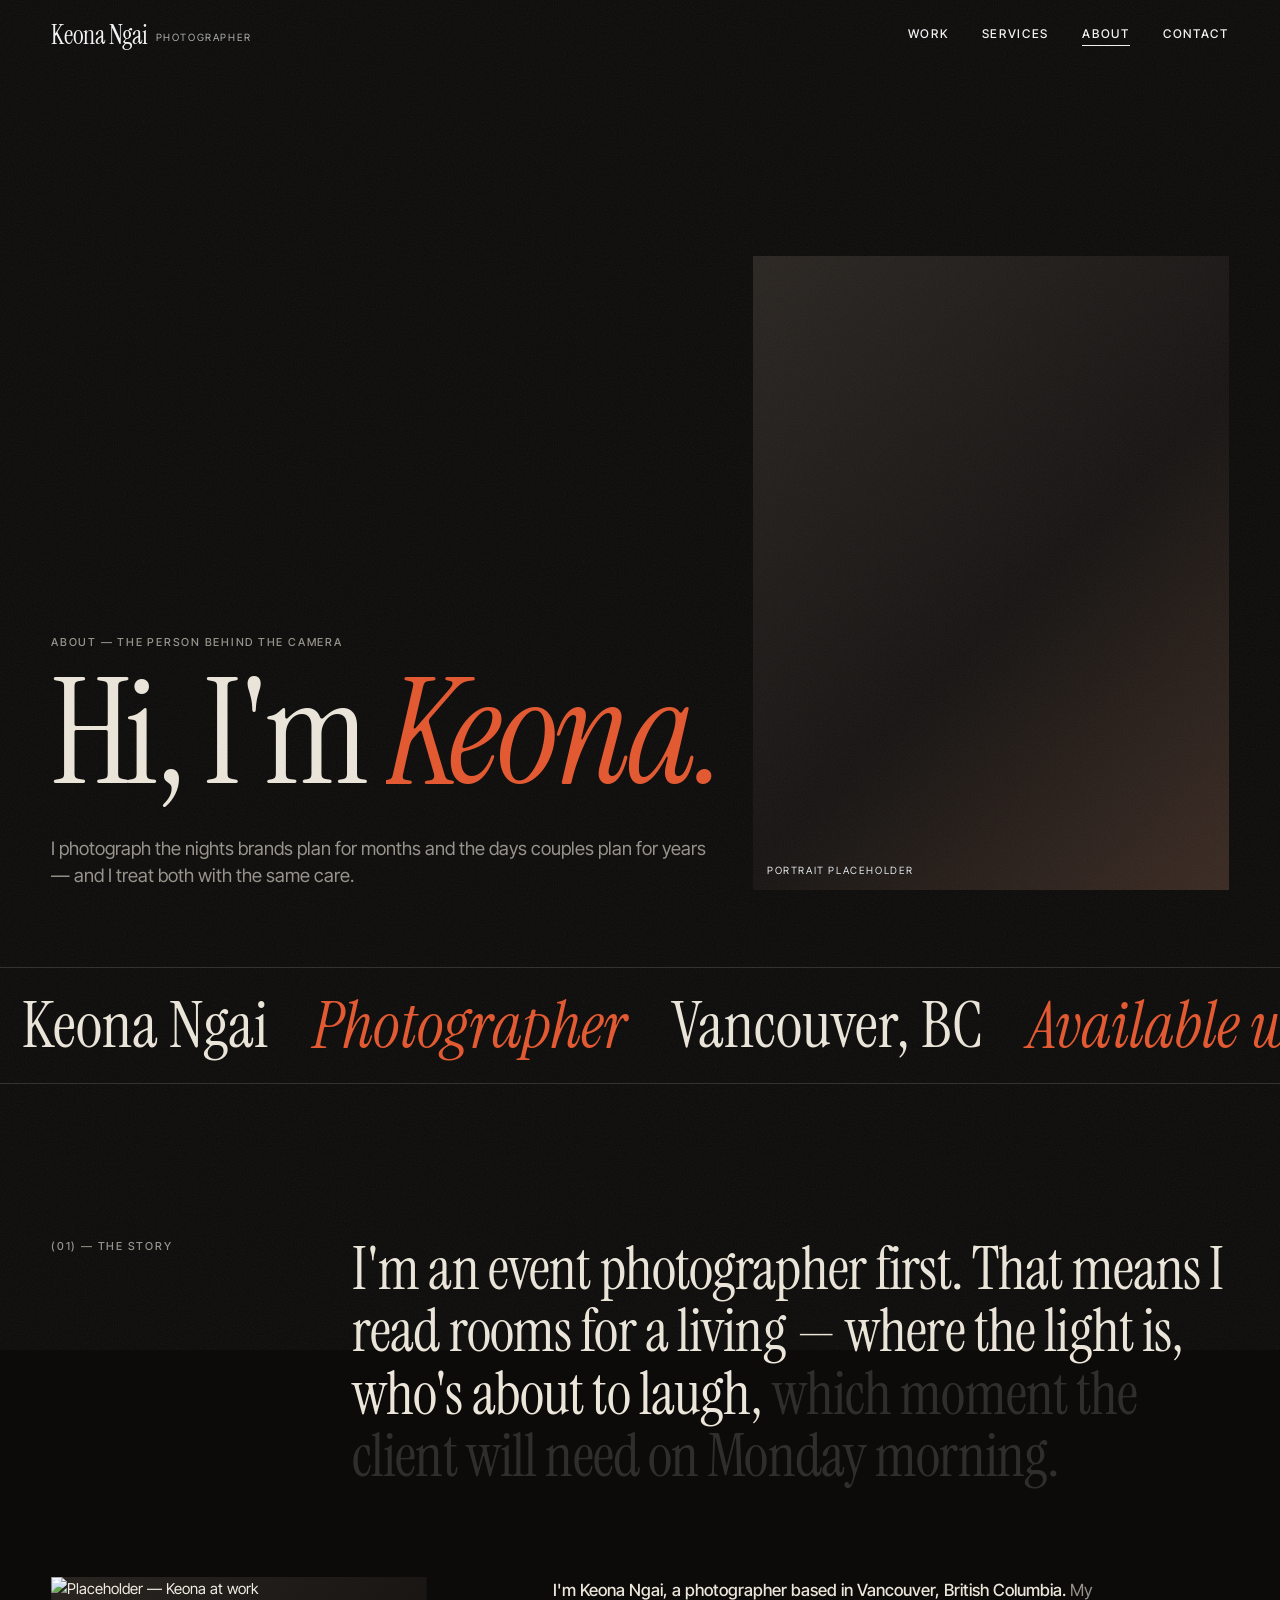
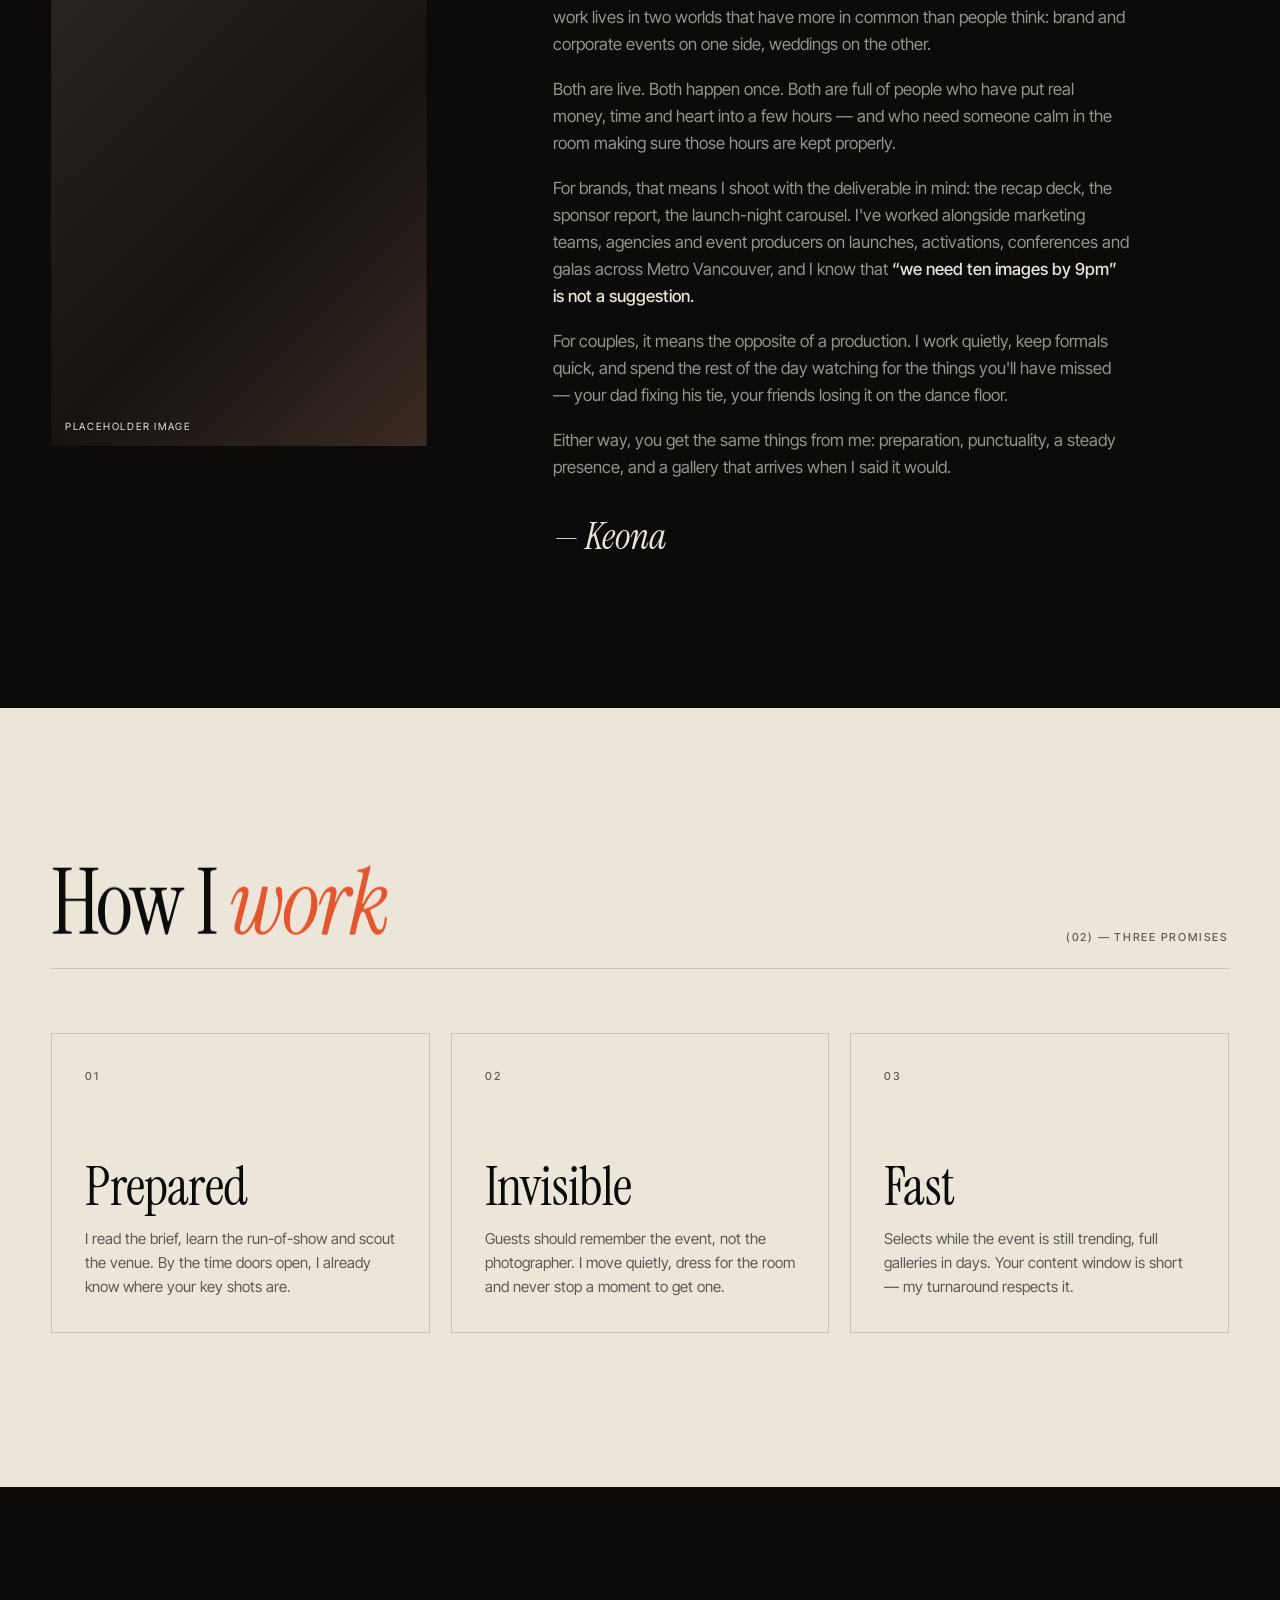
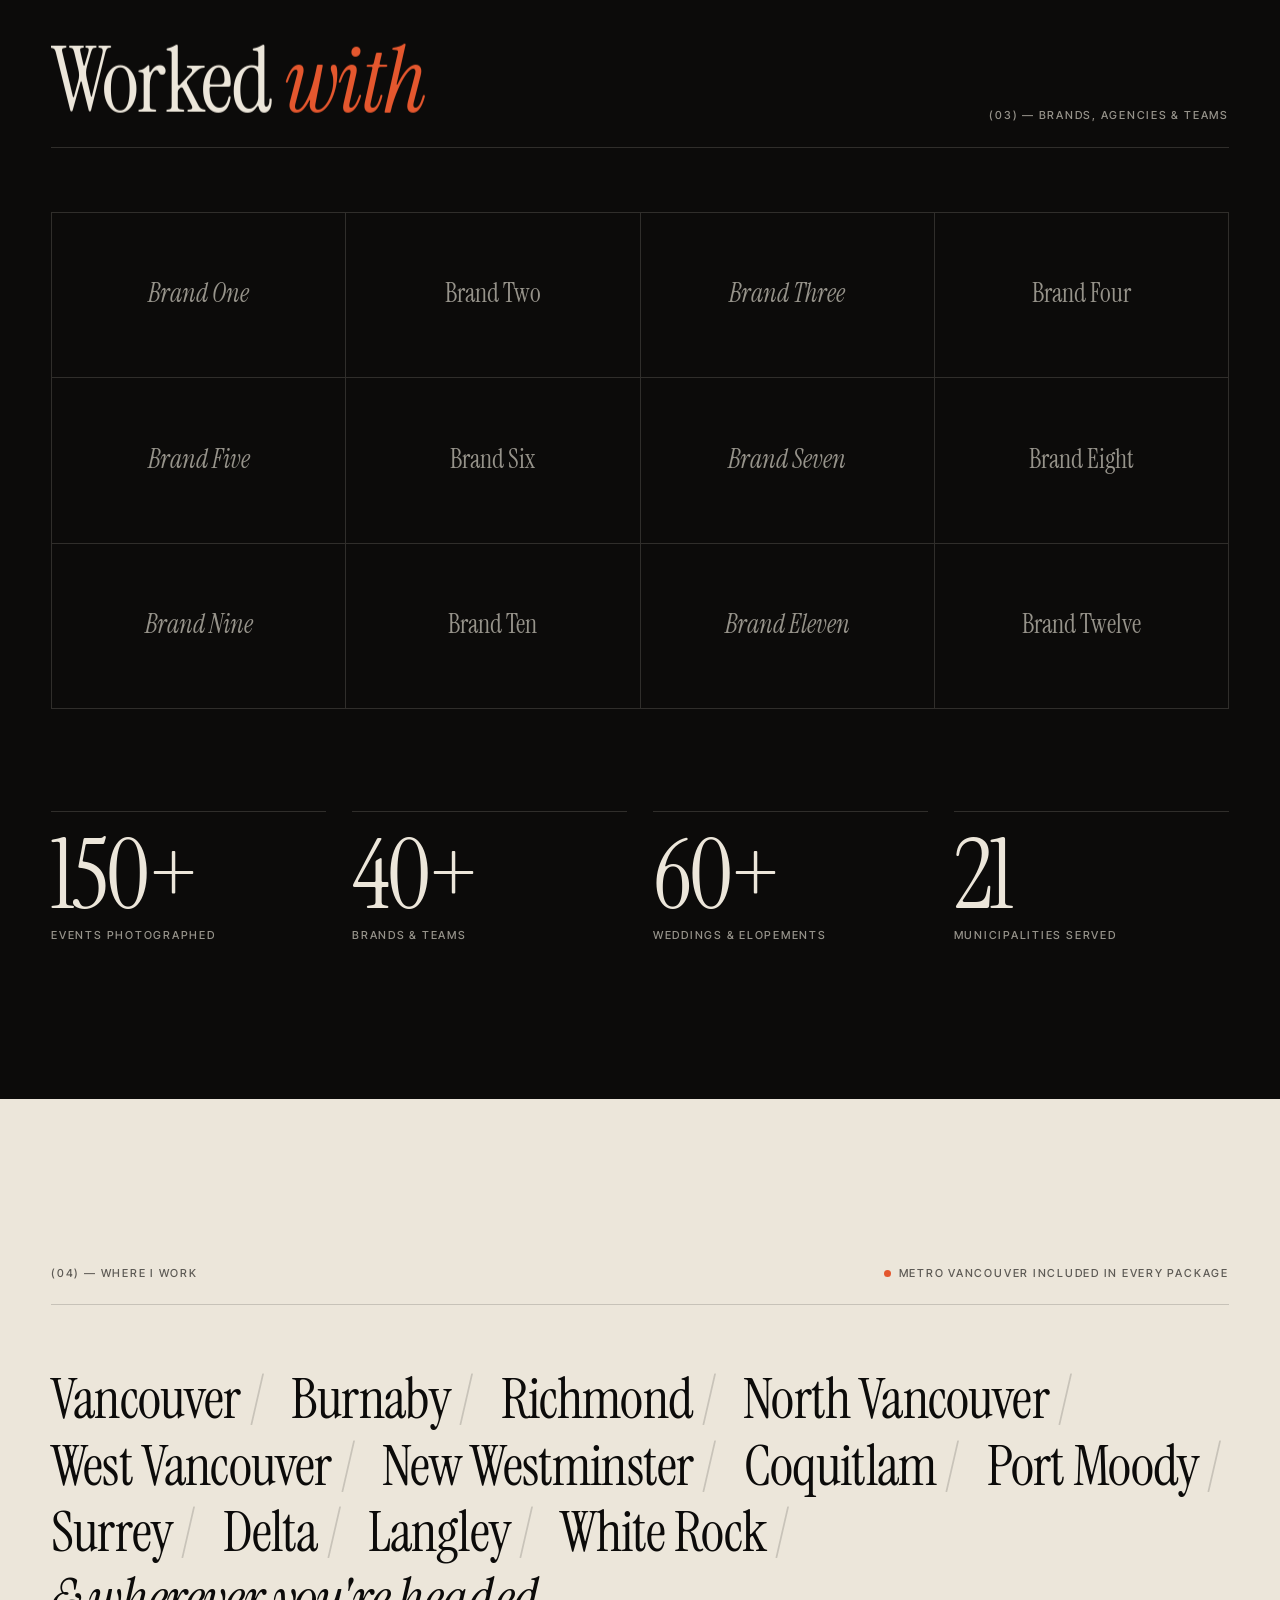
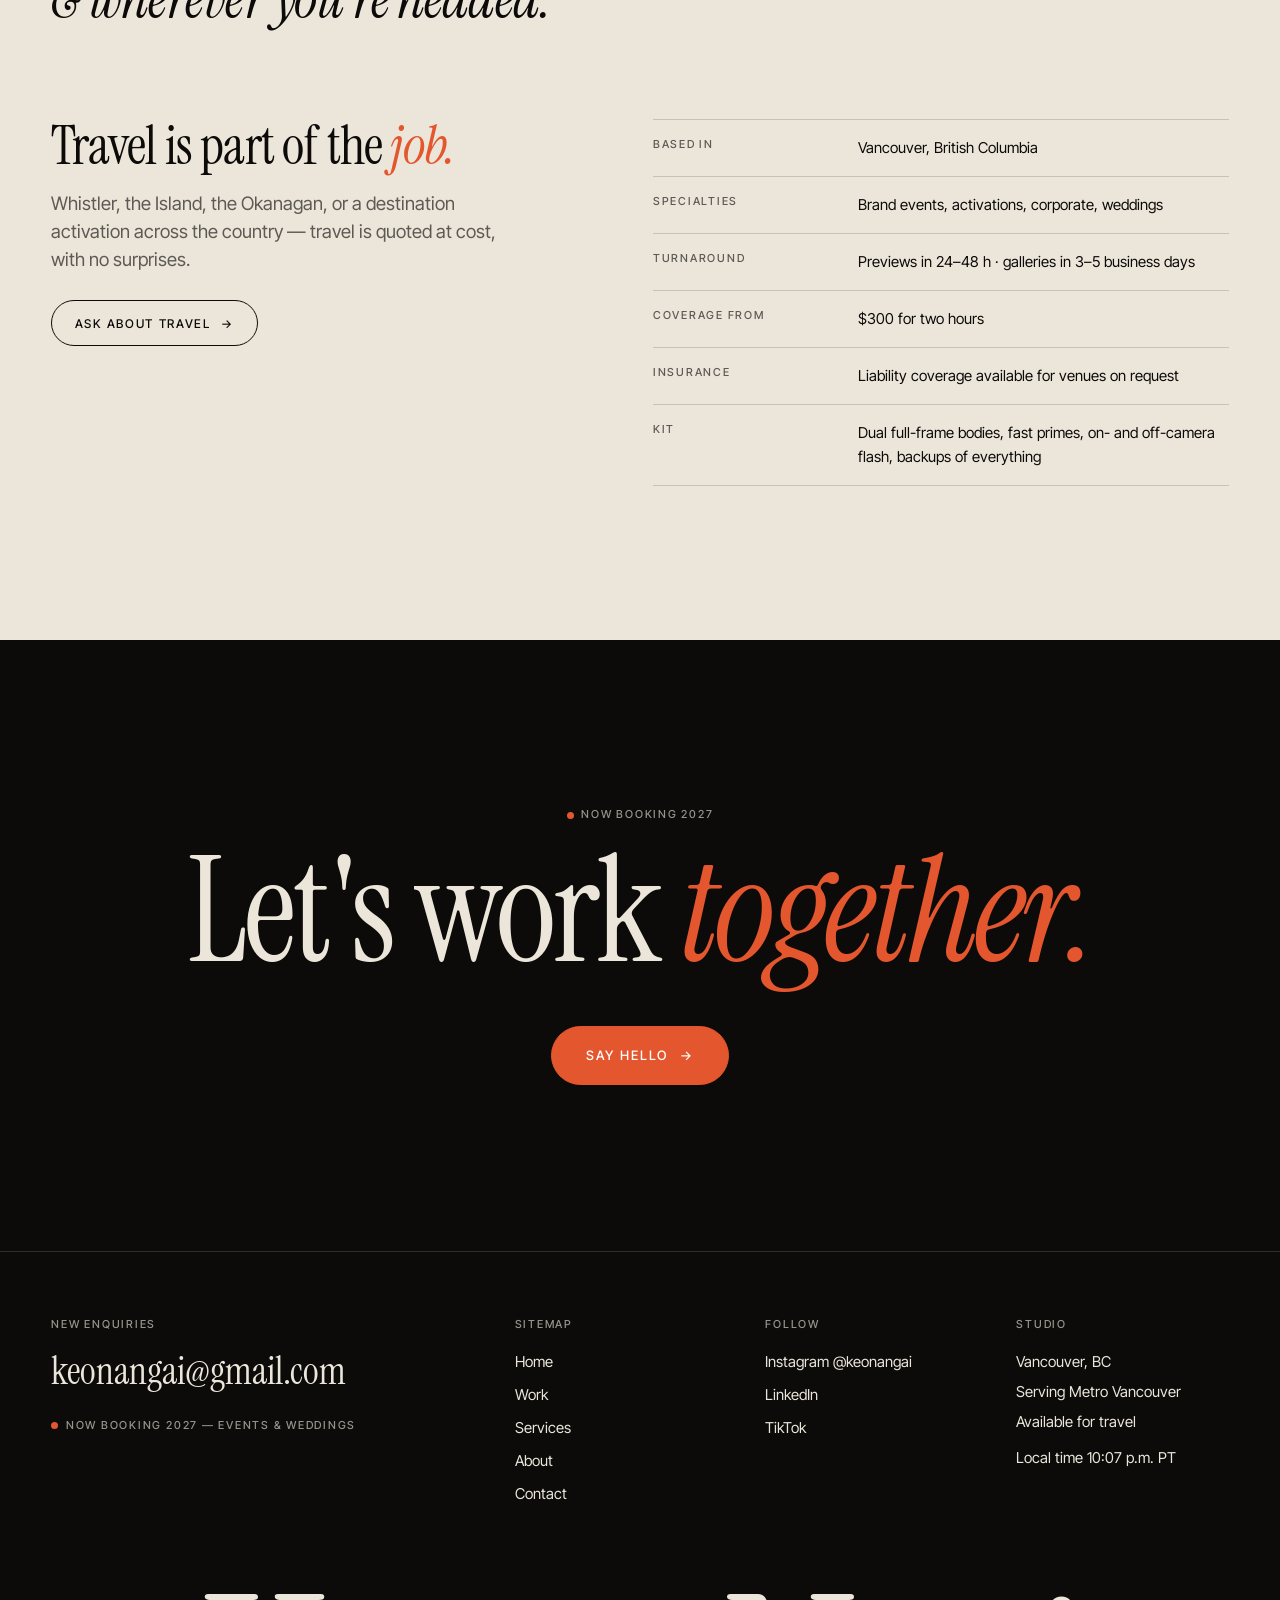
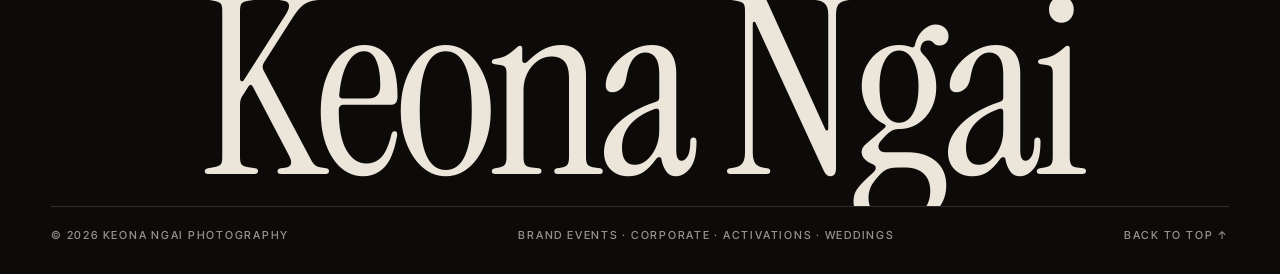
==== commit de295e16: "Return to the original design without the page-change curtain Co-Authored-By: Claude Fable 5.2 <nore" ====
--- a/about.html
+++ b/about.html
@@ -5,60 +5,111 @@
 <meta name="viewport" content="width=device-width,initial-scale=1">
 <title>About Keona Ngai — Vancouver Event, Brand & Wedding Photographer</title>
 <meta name="description" content="Meet Keona Ngai, a Vancouver-based photographer covering brand events, corporate functions, activations and weddings across Metro Vancouver and beyond.">
-<meta name="theme-color" content="#f6f1e9">
+<meta name="theme-color" content="#0c0b0a">
 <meta name="robots" content="noindex"><!-- PREVIEW ONLY: remove this line at launch -->
 <script>document.documentElement.classList.add('js')</script>
-<link rel="preconnect" href="https://fonts.googleapis.com"><link rel="preconnect" href="https://fonts.gstatic.com" crossorigin><link rel="preconnect" href="https://picsum.photos">
-<link href="https://fonts.googleapis.com/css2?family=Cormorant+Garamond:ital,wght@0,400;0,500;1,400;1,500&family=Inter+Tight:wght@400;500&family=Pinyon+Script&display=swap" rel="stylesheet">
-<link rel="stylesheet" href="assets/style.css">
+<link rel="preconnect" href="https://fonts.googleapis.com"><link rel="preconnect" href="https://fonts.gstatic.com" crossorigin>
+<link href="https://fonts.googleapis.com/css2?family=Instrument+Serif:ital@0;1&family=Inter+Tight:wght@300;400;500;600&display=swap" rel="stylesheet">
+<link rel="stylesheet" href="assets/style.css?v=4">
 </head>
-<body>
+<body data-page="About">
 <main>
   <section class="phero wrap">
-    <div class="split">
-      <div>
-        <h1 class="h-xl">Hi, I'm <em>Keona.</em></h1>
-        <!-- DRAFT BIO — review and personalise before launch -->
-        <div class="prose" style="margin-top:clamp(24px,3vw,44px)">
-          <p><strong>I'm a photographer based in Vancouver, working in two worlds that have more in common than people think: brand and corporate events, and weddings.</strong></p>
-          <p>Both are live. Both happen once. Both need someone calm in the room making sure those few hours are kept properly.</p>
-          <p>For brands, I shoot with the deliverable in mind — the recap deck, the sponsor report, the launch-night carousel. For couples, I work quietly and watch for the moments you'll have missed.</p>
-          <span class="sign">Keona</span>
-        </div>
+    <div class="about-hero">
+      <div class="about-hero__t">
+        <p class="label" data-reveal>About — the person behind the camera</p>
+        <h1 class="h-xl" style="margin-top:18px" data-split>Hi, I'm <em>Keona.</em></h1>
+        <p class="lead" style="margin-top:clamp(20px,3vw,40px);--d:200ms" data-reveal>I photograph the nights brands plan for months and the days couples plan for years — and I treat both with the same care.</p>
       </div>
       <!-- PLACEHOLDER PORTRAIT — replace with a portrait of Keona -->
-      <div class="ph ph--arch r-34"><img src="https://picsum.photos/seed/kn-portrait/750/1000" alt="Placeholder — portrait of Keona Ngai" fetchpriority="high"></div>
+      <figure class="ph r-34 about-hero__i" data-img data-parallax="8"><img src="https://picsum.photos/seed/kn-portrait/1000/1333" alt="Placeholder — portrait of Keona Ngai"><figcaption class="ph__tag">Portrait placeholder</figcaption></figure>
     </div>
   </section>
 
-  <section class="sec light">
-    <div class="wrap">
-      <div class="sec-head"><h2 class="h-lg" data-reveal="mask">How I <em>work</em></h2></div>
-      <div class="cols3" data-stagger>
-        <div class="card"><h3 class="h-md">Prepared</h3><p>I learn the run-of-show and scout the venue, so I know where your key shots are before doors open.</p></div>
-        <div class="card"><h3 class="h-md">Invisible</h3><p>Guests should remember the event, not the photographer.</p></div>
-        <div class="card"><h3 class="h-md">Fast</h3><p>Selects while the event is still trending. Full galleries in days.</p></div>
+  <div class="marquee" aria-hidden="true">
+    <div class="marquee__t"><span>Keona Ngai</span><span>Photographer</span><span>Vancouver, BC</span><span>Available worldwide</span></div>
+  </div>
+
+  <!-- STORY -->
+  <section class="sec wrap">
+    <div class="row">
+      <p class="label" style="grid-column:1/4" data-reveal>(01) — The story</p>
+      <div style="grid-column:4/13">
+        <p class="statement" data-scrub>I'm an event photographer first. That means I read rooms for a living — where the light is, who's about to laugh, which moment the client will need on Monday morning.</p>
+      </div>
+    </div>
+    <div class="row" style="margin-top:clamp(50px,7vw,110px)">
+      <figure class="ph r-45" style="grid-column:1/5" data-img><img loading="lazy" src="https://picsum.photos/seed/kn-about-2/900/1125" alt="Placeholder — Keona at work"><figcaption class="ph__tag">Placeholder image</figcaption></figure>
+      <div class="prose" style="grid-column:6/12" data-reveal>
+        <!-- DRAFT BIO — review and personalise before launch -->
+        <p><strong>I'm Keona Ngai, a photographer based in Vancouver, British Columbia.</strong> My work lives in two worlds that have more in common than people think: brand and corporate events on one side, weddings on the other.</p>
+        <p>Both are live. Both happen once. Both are full of people who have put real money, time and heart into a few hours — and who need someone calm in the room making sure those hours are kept properly.</p>
+        <p>For brands, that means I shoot with the deliverable in mind: the recap deck, the sponsor report, the launch-night carousel. I've worked alongside marketing teams, agencies and event producers on launches, activations, conferences and galas across Metro Vancouver, and I know that <strong>“we need ten images by 9pm” is not a suggestion.</strong></p>
+        <p>For couples, it means the opposite of a production. I work quietly, keep formals quick, and spend the rest of the day watching for the things you'll have missed — your dad fixing his tie, your friends losing it on the dance floor.</p>
+        <p>Either way, you get the same things from me: preparation, punctuality, a steady presence, and a gallery that arrives when I said it would.</p>
+        <p class="serif" style="font-size:2.2em;line-height:1;margin-top:1em;color:var(--fg)"><em>— Keona</em></p>
       </div>
     </div>
   </section>
 
-  <section class="sec wrap">
-    <div class="sec-head"><h2 class="h-lg" data-reveal="mask">Worked <em>with</em></h2></div>
-    <!-- PLACEHOLDER — replace with real client names or logos -->
-    <div class="brands" data-stagger>
-      <div class="brand">Brand One</div><div class="brand">Brand Two</div><div class="brand">Brand Three</div><div class="brand">Brand Four</div><div class="brand">Brand Five</div><div class="brand">Brand Six</div>
+  <!-- APPROACH -->
+  <section class="sec light">
+    <div class="wrap">
+      <div class="sec-head"><h2 class="h-lg" data-split>How I <em>work</em></h2><p class="label" data-reveal>(02) — Three promises</p></div>
+      <div class="cards3">
+        <div class="card" data-reveal><span class="label">01</span><div><h3 class="h-md">Prepared</h3><p style="margin-top:12px">I read the brief, learn the run-of-show and scout the venue. By the time doors open, I already know where your key shots are.</p></div></div>
+        <div class="card" data-reveal style="--d:110ms"><span class="label">02</span><div><h3 class="h-md">Invisible</h3><p style="margin-top:12px">Guests should remember the event, not the photographer. I move quietly, dress for the room and never stop a moment to get one.</p></div></div>
+        <div class="card" data-reveal style="--d:220ms"><span class="label">03</span><div><h3 class="h-md">Fast</h3><p style="margin-top:12px">Selects while the event is still trending, full galleries in days. Your content window is short — my turnaround respects it.</p></div></div>
+      </div>
     </div>
-    <p class="lead" style="margin-top:clamp(36px,5vw,70px)" data-reveal>Based in Vancouver and serving all of Metro Vancouver — and happy to travel wherever your event is headed.</p>
   </section>
 
-  <section class="sec dark cta">
+  <!-- BRANDS -->
+  <section class="sec wrap">
+    <div class="sec-head"><h2 class="h-lg" data-split>Worked <em>with</em></h2><p class="label" data-reveal>(03) — Brands, agencies &amp; teams</p></div>
+    <!-- PLACEHOLDER — replace with real client names / logos -->
+    <div class="brands" data-reveal>
+      <div class="brand"><span>Brand One</span></div><div class="brand"><span>Brand Two</span></div><div class="brand"><span>Brand Three</span></div><div class="brand"><span>Brand Four</span></div>
+      <div class="brand"><span>Brand Five</span></div><div class="brand"><span>Brand Six</span></div><div class="brand"><span>Brand Seven</span></div><div class="brand"><span>Brand Eight</span></div>
+      <div class="brand"><span>Brand Nine</span></div><div class="brand"><span>Brand Ten</span></div><div class="brand"><span>Brand Eleven</span></div><div class="brand"><span>Brand Twelve</span></div>
+    </div>
+    <!-- PLACEHOLDER NUMBERS -->
+    <div class="stats" style="margin-top:clamp(60px,8vw,130px)">
+      <div class="stat" data-reveal><b data-count="150" data-suffix="+">0</b><span class="label">Events photographed</span></div>
+      <div class="stat" data-reveal style="--d:90ms"><b data-count="40" data-suffix="+">0</b><span class="label">Brands &amp; teams</span></div>
+      <div class="stat" data-reveal style="--d:180ms"><b data-count="60" data-suffix="+">0</b><span class="label">Weddings &amp; elopements</span></div>
+      <div class="stat" data-reveal style="--d:270ms"><b data-count="21" data-suffix="">0</b><span class="label">Municipalities served</span></div>
+    </div>
+  </section>
+
+  <!-- SERVICE AREA -->
+  <section class="sec light">
     <div class="wrap">
-      <h2 class="h-xl" data-reveal="mask">Let's work <em>together.</em></h2>
-      <div class="cta__btns"><a class="btn btn--solid" href="contact.html">Say hello →</a></div>
+      <div class="sec-head"><p class="label">(04) — Where I work</p><p class="label"><i class="dot"></i>Metro Vancouver included in every package</p></div>
+      <div class="areas" data-reveal>
+        <span>Vancouver</span><span>Burnaby</span><span>Richmond</span><span>North Vancouver</span><span>West Vancouver</span><span>New Westminster</span><span>Coquitlam</span><span>Port Moody</span><span>Surrey</span><span>Delta</span><span>Langley</span><span>White Rock</span><span><em>&amp; wherever you're headed.</em></span>
+      </div>
+      <div class="row" style="margin-top:clamp(50px,7vw,110px)">
+        <div style="grid-column:1/6" data-reveal><h3 class="h-md">Travel is part of the <em>job.</em></h3><p class="lead" style="margin-top:16px">Whistler, the Island, the Okanagan, or a destination activation across the country — travel is quoted at cost, with no surprises.</p><a class="btn" href="contact.html" style="margin-top:26px">Ask about travel <i>→</i></a></div>
+        <ul class="facts" style="grid-column:7/13" data-reveal>
+          <li><span class="label">Based in</span><span>Vancouver, British Columbia</span></li>
+          <li><span class="label">Specialties</span><span>Brand events, activations, corporate, weddings</span></li>
+          <li><span class="label">Turnaround</span><span>Previews in 24–48 h · galleries in 3–5 business days</span></li>
+          <li><span class="label">Coverage from</span><span>$300 for two hours</span></li>
+          <li><span class="label">Insurance</span><span>Liability coverage available for venues on request</span></li>
+          <li><span class="label">Kit</span><span>Dual full-frame bodies, fast primes, on- and off-camera flash, backups of everything</span></li>
+        </ul>
+      </div>
     </div>
+  </section>
+
+  <section class="cta wrap">
+    <p class="label" data-reveal><i class="dot"></i>Now booking 2027</p>
+    <h2 class="h-xl" data-split>Let's work <em>together.</em></h2>
+    <a class="btn btn--solid btn--lg" href="contact.html" data-reveal>Say hello <i>→</i></a>
   </section>
 </main>
 <div data-footer></div>
-<script src="assets/main.js"></script>
+<script src="assets/main.js?v=4"></script>
 </body>
 </html>
--- a/assets/style.css
+++ b/assets/style.css
@@ -1,17 +1,21 @@
-/* Keona Ngai — Photographer · Vancouver
-   Motion rule: transform / opacity / clip-path only, triggered once. No per-frame JS. */
+/* ==========================================================================
+   Keona Ngai — Photographer · Vancouver
+   Design system
+   ========================================================================== */
 :root{
-  --cream:#f6f1e9; --sand:#ebe3d6; --sage:#dcdfd0; --espresso:#2a221e; --accent:#a8694a;
-  --bg:var(--cream); --fg:var(--espresso); --line:rgba(42,34,30,.16); --soft:rgba(42,34,30,.7);
-  --serif:"Cormorant Garamond","Times New Roman",serif;
-  --script:"Pinyon Script",cursive;
+  --ink:#0c0b0a; --ink-2:#151311; --ink-3:#1f1c19;
+  --bone:#ece6da; --bone-2:#d9d1c2; --mute:#8d8679;
+  --accent:#e4572e;
+  --bg:var(--ink); --fg:var(--bone); --line:rgba(236,230,218,.16); --soft:rgba(236,230,218,.62);
+  --serif:"Instrument Serif","Times New Roman",serif;
   --sans:"Inter Tight",system-ui,-apple-system,"Helvetica Neue",sans-serif;
-  --ease:cubic-bezier(.19,1,.22,1);
+  --ease:cubic-bezier(.16,1,.3,1); --ease-io:cubic-bezier(.76,0,.24,1);
   --gut:clamp(18px,4vw,64px);
 }
 *,*::before,*::after{box-sizing:border-box;margin:0;padding:0}
-html{-webkit-text-size-adjust:100%;background:var(--cream);scroll-behavior:smooth}
-body{background:var(--bg);color:var(--fg);font-family:var(--sans);font-size:clamp(15px,1.05vw,17px);line-height:1.65;-webkit-font-smoothing:antialiased;overflow-x:hidden}
+html{-webkit-text-size-adjust:100%;background:var(--ink)}
+html.lenis{height:auto}.lenis.lenis-smooth{scroll-behavior:auto!important}.lenis.lenis-stopped{overflow:hidden}
+body{background:var(--bg);color:var(--fg);font-family:var(--sans);font-size:clamp(15px,1.05vw,17px);line-height:1.6;-webkit-font-smoothing:antialiased;text-rendering:optimizeLegibility;overflow-x:hidden}
 img{display:block;max-width:100%}
 a{color:inherit;text-decoration:none}
 button{font:inherit;color:inherit;background:none;border:0;cursor:pointer}
@@ -19,258 +23,343 @@
 ::selection{background:var(--accent);color:#fff}
 :focus-visible{outline:2px solid var(--accent);outline-offset:4px}
 
-/* page-to-page transition (native, no JS) */
+/* film grain */
+body::after{content:"";position:fixed;inset:-50%;z-index:900;pointer-events:none;opacity:.07;
+  background-image:url("data:image/svg+xml,%3Csvg xmlns='http://www.w3.org/2000/svg' width='220' height='220'%3E%3Cfilter id='n'%3E%3CfeTurbulence type='fractalNoise' baseFrequency='.9' numOctaves='2' stitchTiles='stitch'/%3E%3C/filter%3E%3Crect width='100%25' height='100%25' filter='url(%23n)'/%3E%3C/svg%3E");
+  animation:grain 1.2s steps(6) infinite}
+@keyframes grain{0%{transform:translate(0,0)}20%{transform:translate(-3%,2%)}40%{transform:translate(2%,-3%)}60%{transform:translate(-2%,-2%)}80%{transform:translate(3%,3%)}100%{transform:translate(0,0)}}
+
+/* quick native crossfade between pages */
 @view-transition{navigation:auto}
-::view-transition-old(root){animation:vt-out .2s ease both}
-::view-transition-new(root){animation:vt-in .55s var(--ease) both}
+::view-transition-old(root){animation:vt-out .12s ease both}
+::view-transition-new(root){animation:vt-in .22s ease both}
 @keyframes vt-out{to{opacity:0}}
-@keyframes vt-in{from{opacity:0;transform:translateY(18px)}}
+@keyframes vt-in{from{opacity:0}}
+
+/* first paint cover (prevents flash before the curtain mounts) */
+html.js:not(.ready) body::before{content:"";position:fixed;inset:0;background:var(--bone);z-index:998}
 
 /* ---------- type ---------- */
+.serif{font-family:var(--serif);font-weight:400}
 em{font-family:var(--serif);font-style:italic;font-weight:400}
-.label{font-size:11px;letter-spacing:.2em;text-transform:uppercase;font-weight:500;color:var(--soft)}
-.star{color:var(--accent);margin-right:.7em}
-.h-xl{font-family:var(--serif);font-weight:400;font-size:clamp(3.4rem,11vw,12rem);line-height:.9;letter-spacing:-.02em}
-.h-lg{font-family:var(--serif);font-weight:400;font-size:clamp(2.7rem,6.6vw,6.6rem);line-height:.96;letter-spacing:-.015em}
-.h-md{font-family:var(--serif);font-weight:400;font-size:clamp(2rem,3.4vw,3.4rem);line-height:1.05;letter-spacing:-.01em}
+.label{font-size:11px;letter-spacing:.16em;text-transform:uppercase;font-weight:500;color:var(--soft)}
+.label b{color:var(--accent);font-weight:500}
+.dot{display:inline-block;width:7px;height:7px;border-radius:50%;background:var(--accent);margin-right:.7em;vertical-align:middle;animation:pulse 2.4s ease-in-out infinite}
+@keyframes pulse{50%{opacity:.25;transform:scale(.7)}}
+.h-xl{font-family:var(--serif);font-weight:400;font-size:clamp(3.2rem,11.5vw,13rem);line-height:.86;letter-spacing:-.025em}
+.h-lg{font-family:var(--serif);font-weight:400;font-size:clamp(2.6rem,7vw,7.5rem);line-height:.94;letter-spacing:-.02em}
+.h-md{font-family:var(--serif);font-weight:400;font-size:clamp(2rem,4.2vw,4.2rem);line-height:1.02;letter-spacing:-.015em}
+.h-sm{font-family:var(--serif);font-weight:400;font-size:clamp(1.5rem,2.2vw,2.2rem);line-height:1.1}
+.lead{font-size:clamp(1.05rem,1.45vw,1.4rem);line-height:1.5;color:var(--soft);max-width:38em}
 .h-xl em,.h-lg em,.h-md em{color:var(--accent)}
-.lead{font-size:clamp(1.05rem,1.4vw,1.35rem);line-height:1.55;color:var(--soft);max-width:36em}
-.sign{font-family:var(--script);font-size:clamp(2.6rem,4.4vw,4.4rem);line-height:1;color:var(--accent);display:block;margin-top:.5em}
-p+p{margin-top:1em}
+p+p{margin-top:1.1em}
 
 /* ---------- layout ---------- */
-.wrap{padding-inline:var(--gut)}
-.sec{padding-block:clamp(80px,11vw,180px)}
-.light{--bg:var(--sand);background:var(--bg)}
-.sage{--bg:var(--sage);background:var(--bg)}
-.dark{--bg:var(--espresso);--fg:var(--cream);--line:rgba(246,241,233,.18);--soft:rgba(246,241,233,.7);--accent:#d49a78;background:var(--bg);color:var(--fg)}
-.sec-head{display:flex;justify-content:space-between;align-items:flex-end;gap:24px;padding-bottom:22px;border-bottom:1px solid var(--line);margin-bottom:clamp(32px,4.5vw,70px)}
-.cols3{display:grid;grid-template-columns:repeat(3,1fr);gap:clamp(16px,2.2vw,36px)}
-.ph{overflow:hidden;background:var(--sand)}
-.light .ph{background:#ddd3c2}
-.ph img{width:100%;height:100%;object-fit:cover;transition:transform 1.2s var(--ease)}
-.ph--arch{border-radius:999px 999px 0 0}
-.r-45{aspect-ratio:4/5}.r-34{aspect-ratio:3/4}.r-23{aspect-ratio:2/3}
-
-/* ---------- buttons & links ---------- */
-.btn{position:relative;z-index:0;overflow:hidden;display:inline-flex;align-items:center;gap:.8em;padding:1.05em 2em;border:1px solid var(--fg);border-radius:999px;font-size:11px;letter-spacing:.2em;text-transform:uppercase;font-weight:500;transition:color .45s var(--ease),border-color .45s}
-.btn::before{content:"";position:absolute;inset:-1px;z-index:-1;border-radius:inherit;background:var(--fg);transform:translateY(102%);transition:transform .5s var(--ease)}
+.wrap{padding-inline:var(--gut);width:100%}
+.sec{padding-block:clamp(80px,12vw,200px);position:relative}
+.sec--tight{padding-block:clamp(56px,7vw,110px)}
+.light{--bg:var(--bone);--fg:var(--ink);--line:rgba(12,11,10,.16);--soft:rgba(12,11,10,.64);background:var(--bg);color:var(--fg)}
+.row{display:grid;grid-template-columns:repeat(12,1fr);gap:clamp(16px,2vw,32px)}
+.sec-head{display:flex;justify-content:space-between;align-items:flex-end;gap:24px;padding-bottom:22px;border-bottom:1px solid var(--line);margin-bottom:clamp(36px,5vw,80px)}
+.rule{height:1px;background:var(--line);transform-origin:left;}
+
+/* ---------- placeholder imagery ---------- */
+.ph{position:relative;overflow:hidden;background:linear-gradient(135deg,#2a2521,#161311 55%,#3a2a22);isolation:isolate}
+.light .ph{background:linear-gradient(135deg,#cfc6b5,#b9ae9b 55%,#d8cbb6)}
+.ph img{width:100%;height:100%;object-fit:cover;filter:saturate(.72) contrast(1.06);transition:transform 1.6s var(--ease),filter .6s}
+.ph[data-parallax] img{height:124%;margin-top:-12%;transition:filter .6s}
+.r-34{aspect-ratio:3/4}.r-45{aspect-ratio:4/5}.r-11{aspect-ratio:1}.r-32{aspect-ratio:3/2}.r-169{aspect-ratio:16/9}.r-23{aspect-ratio:2/3}
+.ph__tag{position:absolute;left:14px;bottom:12px;z-index:2;font-size:10px;letter-spacing:.16em;text-transform:uppercase;color:#fff;mix-blend-mode:difference}
+
+/* ---------- buttons ---------- */
+.btn{position:relative;display:inline-flex;align-items:center;gap:.9em;padding:1.05em 1.9em;border:1px solid var(--fg);border-radius:999px;font-size:12px;letter-spacing:.14em;text-transform:uppercase;font-weight:500;overflow:hidden;isolation:isolate;transition:color .5s var(--ease),border-color .5s;will-change:transform}
+.btn::before{content:"";position:absolute;inset:-1px;background:var(--fg);border-radius:inherit;transform:translateY(101%);transition:transform .6s var(--ease);z-index:-1}
 .btn:hover{color:var(--bg)}.btn:hover::before{transform:none}
+.btn i{font-style:normal;display:inline-block;transition:transform .5s var(--ease)}
+.btn:hover i{transform:translateX(5px)}
 .btn--solid{background:var(--accent);border-color:var(--accent);color:#fff}
-.btn--solid:hover{border-color:var(--fg)}
-.btn--sm{padding:.75em 1.5em}
-.link{background:linear-gradient(currentColor,currentColor) 0 100%/0 1px no-repeat;padding-bottom:3px;transition:background-size .45s var(--ease)}
-.link:hover,.link.is-active{background-size:100% 1px}
+.btn--solid::before{background:var(--fg)}.btn--solid:hover{color:var(--bg);border-color:var(--fg)}
+.btn--lg{padding:1.4em 2.6em;font-size:13px}
+.link{position:relative;display:inline-block;padding-bottom:3px}
+.link::after{content:"";position:absolute;left:0;right:0;bottom:0;height:1px;background:currentColor;transform:scaleX(0);transform-origin:right;transition:transform .6s var(--ease)}
+.link:hover::after,.link.is-active::after{transform:scaleX(1);transform-origin:left}
+
+/* ---------- curtain (preloader + page transitions) ---------- */
+.curtain{position:fixed;inset:0;z-index:999;background:var(--bone);color:var(--ink);display:grid;place-items:center;transform:translateY(0);transition:transform 1.05s var(--ease-io);will-change:transform}
+.curtain.is-up{transform:translateY(-100%)}
+.curtain.is-below{transform:translateY(100%);transition:none}
+.curtain__in{text-align:center;overflow:hidden;padding:.2em 1em}
+.curtain__label{display:block;font-family:var(--serif);font-size:clamp(2.6rem,8vw,8rem);line-height:1;letter-spacing:-.02em;transform:translateY(110%);transition:transform .8s var(--ease)}
+.curtain.is-show .curtain__label{transform:none}
+.curtain.is-up .curtain__label{transform:translateY(-60%);transition-duration:1.05s}
+.curtain__count{position:absolute;right:var(--gut);bottom:calc(var(--gut) - 10px);font-family:var(--serif);font-size:clamp(3rem,9vw,9rem);line-height:1;font-variant-numeric:tabular-nums}
+.curtain__meta{position:absolute;left:var(--gut);bottom:var(--gut);font-size:11px;letter-spacing:.16em;text-transform:uppercase}
 
 /* ---------- header ---------- */
-.hdr{position:fixed;top:0;left:0;right:0;z-index:50;display:flex;justify-content:space-between;align-items:center;padding:16px var(--gut);color:var(--espresso);border-bottom:1px solid transparent;transition:background .35s,color .35s,border-color .35s;animation:fade .8s ease both}
-.hdr.is-solid{background:var(--cream);border-color:var(--line)}
-.has-hero .hdr:not(.is-solid){color:#fff}
-.hdr__logo{font-family:var(--serif);font-size:28px;line-height:1;letter-spacing:-.01em}
-.hdr__logo em{color:inherit}
-.hdr__nav{display:flex;align-items:center;gap:clamp(18px,2.6vw,40px);font-size:11px;letter-spacing:.2em;text-transform:uppercase;font-weight:500}
-.hdr__nav .btn{border-color:currentColor}
-.hdr__burger{display:none;font-size:11px;letter-spacing:.2em;text-transform:uppercase;font-weight:500}
-.menu{position:fixed;inset:0;z-index:40;background:var(--cream);color:var(--espresso);display:flex;flex-direction:column;justify-content:center;gap:2px;padding:var(--gut);opacity:0;visibility:hidden;transition:opacity .3s,visibility .3s}
-.menu.is-open{opacity:1;visibility:visible}
-.menu a{font-family:var(--serif);font-size:clamp(3rem,14vw,5.4rem);line-height:1.08;opacity:0;transform:translateY(16px);transition:opacity .5s ease,transform .7s var(--ease)}
-.menu.is-open a{opacity:1;transform:none}
-.menu a:nth-child(2){transition-delay:.05s}.menu a:nth-child(3){transition-delay:.1s}.menu a:nth-child(4){transition-delay:.15s}.menu a:nth-child(5){transition-delay:.2s}
-.has-hero.menu-open .hdr:not(.is-solid){color:var(--espresso)}
-@keyframes fade{from{opacity:0}}
-
-/* ---------- reveal engine (class toggled once by IntersectionObserver) ---------- */
-html.js [data-reveal=""],html.js [data-reveal="up"]{opacity:0;transform:translateY(22px);transition:opacity .9s ease,transform 1.1s var(--ease)}
+.hdr{position:fixed;top:0;left:0;right:0;z-index:800;display:flex;justify-content:space-between;align-items:center;padding:22px var(--gut);color:#fff;mix-blend-mode:difference;transition:transform .7s var(--ease)}
+.hdr.is-hidden{transform:translateY(-110%)}
+.hdr__logo{font-family:var(--serif);font-size:26px;line-height:1;letter-spacing:-.01em}
+.hdr__logo small{font-family:var(--sans);font-size:10px;letter-spacing:.16em;text-transform:uppercase;margin-left:.8em;opacity:.7;vertical-align:middle}
+.hdr__nav{display:flex;gap:clamp(18px,2.6vw,44px);align-items:center;font-size:12px;letter-spacing:.14em;text-transform:uppercase;font-weight:500}
+.hdr__burger{display:none;font-size:12px;letter-spacing:.14em;text-transform:uppercase;font-weight:500}
+.menu{position:fixed;inset:0;z-index:790;background:var(--ink-2);color:var(--bone);display:flex;flex-direction:column;justify-content:flex-end;padding:120px var(--gut) var(--gut);clip-path:inset(0 0 100% 0);transition:clip-path .9s var(--ease-io);visibility:hidden}
+.menu.is-open{clip-path:inset(0);visibility:visible}
+.menu a.menu__l{display:block;font-family:var(--serif);font-size:clamp(3rem,15vw,6rem);line-height:1.02;overflow:hidden}
+.menu a.menu__l span{display:block;transform:translateY(110%);transition:transform .9s var(--ease) calc(var(--i)*70ms + .25s)}
+.menu.is-open a.menu__l span{transform:none}
+.menu__foot{display:flex;justify-content:space-between;margin-top:40px;padding-top:20px;border-top:1px solid var(--line)}
+.progress{position:fixed;top:0;left:0;height:2px;width:100%;background:var(--accent);transform:scaleX(0);transform-origin:left;z-index:810}
+
+/* ---------- cursor ---------- */
+.cursor{position:fixed;top:0;left:0;z-index:950;pointer-events:none;width:12px;height:12px;margin:-6px 0 0 -6px;border-radius:50%;background:#fff;mix-blend-mode:difference;display:grid;place-items:center;transition:width .45s var(--ease),height .45s var(--ease),margin .45s var(--ease),background .3s,opacity .3s;opacity:0}
+.cursor.is-on{opacity:1}
+.cursor.is-link{width:46px;height:46px;margin:-23px 0 0 -23px}
+.cursor.is-label{width:92px;height:92px;margin:-46px 0 0 -46px;background:var(--accent);mix-blend-mode:normal}
+.cursor span{font-size:10px;letter-spacing:.14em;text-transform:uppercase;color:#fff;opacity:0;transition:opacity .3s}
+.cursor.is-label span{opacity:1}
+
+/* ---------- reveal engine ---------- */
+.w{display:inline-block;overflow:hidden;vertical-align:top;padding:.02em .07em .16em 0;margin:-.02em -.07em -.16em 0}
+.wi{display:inline-block;will-change:transform}
+html.js [data-split] .wi{transform:translateY(118%);transition:transform 1.1s var(--ease) calc(var(--i,0)*34ms + var(--d,0ms))}
+html.js [data-split].in .wi{transform:none}
+html.js [data-reveal]{opacity:0;transform:translateY(34px);transition:opacity 1.1s var(--ease) var(--d,0ms),transform 1.1s var(--ease) var(--d,0ms)}
 html.js [data-reveal].in{opacity:1;transform:none}
-/* headline rises out of a mask */
-.m{display:block;overflow:hidden;padding:.04em .08em .14em;margin:-.04em -.08em -.14em}
-.mi{display:block}
-html.js [data-reveal="mask"] .mi{transform:translateY(112%);transition:transform 1.15s var(--ease)}
-html.js [data-reveal="mask"].in .mi{transform:none}
-/* image wipes in from the bottom */
-html.js [data-reveal="img"] img{clip-path:inset(100% 0 0 0);transition:clip-path 1.25s var(--ease),transform 1.2s var(--ease)}
-html.js [data-reveal="img"].in img{clip-path:inset(0)}
-/* rule draws across */
-html.js .sec-head{border-bottom-color:transparent;position:relative}
-html.js .sec-head::after{content:"";position:absolute;left:0;right:0;bottom:-1px;height:1px;background:var(--line);transform:scaleX(0);transform-origin:left;transition:transform 1.3s var(--ease)}
-html.js .sec-head.in::after{transform:none}
-/* children cascade */
-html.js [data-stagger]>*{opacity:0;transform:translateY(26px);transition:opacity .9s ease,transform 1.1s var(--ease)}
-html.js [data-stagger].in>*{opacity:1;transform:none}
-[data-stagger]>*:nth-child(2){transition-delay:.1s}[data-stagger]>*:nth-child(3){transition-delay:.2s}[data-stagger]>*:nth-child(4){transition-delay:.3s}[data-stagger]>*:nth-child(5){transition-delay:.4s}[data-stagger]>*:nth-child(6){transition-delay:.5s}
-
-/* ---------- hero ---------- */
-.hero{position:relative;height:100svh;min-height:580px;display:flex;flex-direction:column;justify-content:flex-end;color:#fff;background:#3a302a;overflow:hidden}
-.hero__media{position:absolute;inset:0;animation:settle 2.2s var(--ease) both}
-.hero__media img{width:100%;height:100%;object-fit:cover}
-@keyframes settle{from{transform:scale(1.12);opacity:.4}}
-.hero::after{content:"";position:absolute;inset:0;background:linear-gradient(180deg,rgba(42,34,30,.45),rgba(42,34,30,.05) 38%,rgba(42,34,30,.82))}
-@supports (animation-timeline:scroll()){
-  .hero__media img{animation:drift linear both;animation-timeline:scroll(root);animation-range:0 100vh}
-  @keyframes drift{to{transform:translateY(12%) scale(1.05)}}
-}
-.hero__body{position:relative;z-index:1;padding-bottom:clamp(22px,3vw,40px)}
-.hero__kicker{color:#fff;margin-bottom:10px;animation:rise 1s var(--ease) .5s both}
-.hero__title{font-family:var(--serif);font-weight:400;font-size:clamp(4.2rem,19.5vw,26rem);line-height:.8;letter-spacing:-.03em;white-space:nowrap;margin-left:-.03em}
-.hero__title .m{display:inline-block;vertical-align:top;padding-bottom:.2em;margin-bottom:-.2em}
-.hero__title .mi{animation:up 1.5s var(--ease) .15s both}
-.hero__title .m+.m .mi{animation-delay:.3s}
-@keyframes up{from{transform:translateY(115%)}}
-@keyframes rise{from{opacity:0;transform:translateY(20px)}}
-.hero__foot{display:flex;justify-content:space-between;align-items:flex-end;gap:24px;margin-top:clamp(14px,2vw,28px);padding-top:18px;border-top:1px solid rgba(255,255,255,.3);animation:rise 1s var(--ease) .8s both}
-.hero__foot p{max-width:24em;font-family:var(--serif);font-style:italic;font-size:clamp(1.3rem,2vw,2rem);line-height:1.2}
-.hero .btn{border-color:#fff;--fg:#fff;--bg:var(--espresso)}
-.badge{position:absolute;right:var(--gut);top:clamp(90px,14vh,150px);z-index:2;width:clamp(110px,11vw,150px);aspect-ratio:1;display:grid;place-items:center;color:#fff;animation:fade 1.2s ease 1s both}
-.badge svg{position:absolute;inset:0;width:100%;height:100%;animation:spin 22s linear infinite}
-.badge text{font-family:var(--sans);font-size:9.2px;letter-spacing:.24em;text-transform:uppercase;fill:currentColor}
-.badge span{font-family:var(--serif);font-style:italic;font-size:1.5rem;transition:transform .5s var(--ease)}
-.badge:hover span{transform:translate(3px,-3px)}
-@keyframes spin{to{transform:rotate(360deg)}}
-
-.phero{padding-top:clamp(140px,17vw,240px);padding-bottom:clamp(40px,5vw,76px)}
-.phero h1 .mi{animation:up 1.3s var(--ease) .1s both}
-.phero .lead,.phero .filters,.phero .prose{animation:rise 1s var(--ease) .45s both}
-.phero .lead{margin-top:clamp(18px,2.4vw,32px)}
+html.js [data-img]{clip-path:inset(100% 0 0 0);transition:clip-path 1.4s var(--ease-io) var(--d,0ms)}
+html.js [data-img].in{clip-path:inset(0)}
+html.js [data-img]:not([data-parallax]) img{transform:scale(1.3)}
+html.js [data-img].in:not([data-parallax]) img{transform:none}
+html.js .rule[data-reveal]{opacity:1;transform:scaleX(0);transition:transform 1.4s var(--ease-io)}
+html.js .rule[data-reveal].in{transform:none}
+[data-scrub] .sw{opacity:.16;transition:opacity .45s}
+[data-scrub] .sw.on{opacity:1}
+
+/* ---------- hero (home) ---------- */
+.hero{position:relative;height:100svh;min-height:620px;display:flex;flex-direction:column;justify-content:flex-end;overflow:hidden;color:#fff}
+.hero__media{position:absolute;inset:0;z-index:0;background:linear-gradient(135deg,#2a2521,#161311 55%,#3a2a22)}
+.hero__media img{position:absolute;inset:0;width:100%;height:100%;object-fit:cover;clip-path:inset(0 0 100% 0);filter:saturate(.7) contrast(1.05);transform:scale(1.18)}
+.hero__media img.is-on{clip-path:inset(0);transform:scale(1.02);transition:clip-path 1.5s var(--ease-io),transform 7s linear;z-index:2}
+.hero__media img.is-prev{clip-path:inset(0);z-index:1;transform:scale(1.02)}
+.hero__media::after{content:"";position:absolute;inset:0;z-index:3;background:linear-gradient(180deg,rgba(12,11,10,.55) 0%,rgba(12,11,10,.08) 34%,rgba(12,11,10,.2) 55%,rgba(12,11,10,.92) 100%)}
+.hero__top{position:absolute;top:96px;left:0;right:0;z-index:4;display:flex;justify-content:space-between;gap:20px}
+.hero__top .label{color:rgba(255,255,255,.82)}
+.hero__body{position:relative;z-index:4;padding-bottom:clamp(20px,3vw,40px)}
+.hero__title{font-family:var(--serif);font-weight:400;font-size:clamp(4.2rem,18.6vw,25rem);line-height:.8;letter-spacing:-.035em;white-space:nowrap;margin-left:-.04em}
+.hero__title .w{padding-bottom:.2em;margin-bottom:-.2em}
+.hero__foot{display:flex;justify-content:space-between;align-items:flex-end;gap:24px;margin-top:clamp(18px,2.4vw,36px);padding-top:18px;border-top:1px solid rgba(255,255,255,.25)}
+.hero__foot p{max-width:30em;font-size:clamp(1rem,1.35vw,1.3rem);line-height:1.4;color:rgba(255,255,255,.86)}
+.hero__count{font-family:var(--serif);font-size:22px;font-variant-numeric:tabular-nums;white-space:nowrap}
+.hero__count span{opacity:.5}
+.scroll-cue{display:inline-flex;align-items:center;gap:12px}
+.scroll-cue::after{content:"";width:1px;height:44px;background:currentColor;transform-origin:top;animation:cue 2.2s var(--ease-io) infinite}
+@keyframes cue{0%{transform:scaleY(0)}50%{transform:scaleY(1);transform-origin:top}51%{transform-origin:bottom}100%{transform:scaleY(0);transform-origin:bottom}}
+
+/* ---------- page hero (inner pages) ---------- */
+.phero{padding-top:clamp(150px,20vw,280px);padding-bottom:clamp(40px,6vw,90px)}
+.phero__meta{display:flex;justify-content:space-between;gap:20px;margin-top:clamp(28px,4vw,60px);padding-top:20px;border-top:1px solid var(--line);align-items:flex-start}
 
 /* ---------- marquee ---------- */
-.marquee{display:flex;overflow:hidden;white-space:nowrap;padding-block:clamp(18px,2.2vw,30px);border-bottom:1px solid var(--line)}
-.marquee__t{flex-shrink:0;display:flex;animation:mq 38s linear infinite;font-family:var(--serif);font-style:italic;font-size:clamp(1.6rem,3vw,3rem);line-height:1}
-.marquee__t span{padding-inline:.5em}
-.marquee__t i{font-style:normal;font-size:.5em;color:var(--accent);align-self:center}
+.marquee{overflow:hidden;white-space:nowrap;border-block:1px solid var(--line);padding-block:clamp(16px,2vw,30px);display:flex}
+.marquee__t{display:flex;flex-shrink:0;animation:mq 34s linear infinite;font-family:var(--serif);font-size:clamp(2rem,5vw,5.2rem);line-height:1}
+.marquee__t span{padding-inline:.35em}.marquee__t span:nth-child(even){font-style:italic;color:var(--accent)}
+.marquee--rev .marquee__t{animation-direction:reverse}
+.marquee:hover .marquee__t{animation-play-state:paused}
 @keyframes mq{to{transform:translateX(-100%)}}
 
-/* ---------- intro ---------- */
-.intro{display:grid;grid-template-columns:5fr 6fr;gap:clamp(28px,7vw,130px);align-items:center}
-.intro .ph{max-width:460px;justify-self:center;width:100%}
-.statement{font-family:var(--serif);font-size:clamp(1.9rem,3.5vw,3.6rem);line-height:1.1;letter-spacing:-.01em}
-.statement em{color:var(--accent)}
-
-/* ---------- services list ---------- */
-.svc{display:grid;grid-template-columns:4ch 1fr auto;align-items:baseline;gap:clamp(12px,2vw,32px);padding-block:clamp(18px,2.2vw,32px);border-bottom:1px solid var(--line)}
-.svc small{font-size:11px;letter-spacing:.2em;color:var(--soft)}
-.svc h3{font-family:var(--serif);font-weight:400;font-size:clamp(2rem,5vw,5rem);line-height:1.02;letter-spacing:-.015em;transition:transform .7s var(--ease),color .4s}
-.svc span{font-family:var(--serif);font-size:1.8em;transition:transform .7s var(--ease),color .4s}
-.svc:hover h3{transform:translateX(.3em);font-style:italic;color:var(--accent)}
-.svc:hover span{transform:translateX(-.4em);color:var(--accent)}
-
-/* ---------- cards ---------- */
-.shot,.tile{display:block;cursor:pointer}
-.shot:hover .ph img,.tile:hover .ph img{transform:scale(1.05)}
-.shot figcaption,.tile figcaption{display:flex;justify-content:space-between;align-items:baseline;gap:12px;margin-top:14px}
-.shot h3,.tile h3{font-family:var(--serif);font-weight:400;font-size:1.6em;line-height:1.1}
-.shots{align-items:end}
-.shots .shot:nth-child(2){margin-bottom:clamp(30px,6vw,90px)}
-.brands{display:grid;grid-template-columns:repeat(6,1fr);border:1px solid var(--line);border-width:1px 0 0 1px}
-.brand{aspect-ratio:16/9;display:grid;place-items:center;border:1px solid var(--line);border-width:0 1px 1px 0;font-family:var(--serif);font-style:italic;font-size:clamp(1.05rem,1.6vw,1.6rem);color:var(--soft)}
-.card{border-top:1px solid var(--line);padding-top:22px}
-.card h3{margin-bottom:10px}.card p{color:var(--soft)}
+/* ---------- statement ---------- */
+.statement{font-family:var(--serif);font-size:clamp(1.9rem,4.6vw,5rem);line-height:1.06;letter-spacing:-.015em;max-width:19em}
+
+/* ---------- services list (hover image) ---------- */
+.svc{display:grid;grid-template-columns:5ch 1fr auto;align-items:baseline;gap:clamp(12px,3vw,48px);padding-block:clamp(20px,2.6vw,40px);border-bottom:1px solid var(--line);position:relative;transition:padding .6s var(--ease),opacity .4s}
+.svc__n{font-size:12px;letter-spacing:.14em;color:var(--soft)}
+.svc__t{font-family:var(--serif);font-size:clamp(2rem,5.6vw,6rem);line-height:1;letter-spacing:-.02em;transition:transform .7s var(--ease)}
+.svc__d{font-size:12px;letter-spacing:.14em;text-transform:uppercase;color:var(--soft);text-align:right}
+@media(hover:hover){.svc-list:hover .svc{opacity:.32}.svc-list .svc:hover{opacity:1}.svc:hover .svc__t{transform:translateX(.35em);font-style:italic}}
+.svc-float{position:fixed;top:0;left:0;z-index:700;width:clamp(220px,24vw,380px);aspect-ratio:4/5;pointer-events:none;overflow:hidden;opacity:0;transform:scale(.6);transition:opacity .4s,transform .6s var(--ease);margin:-14% 0 0 30px;background:var(--ink-3)}
+.svc-float.is-on{opacity:1;transform:none}
+.svc-float img{position:absolute;inset:0;width:100%;height:100%;object-fit:cover;opacity:0;transition:opacity .45s;filter:saturate(.72)}
+.svc-float img.is-on{opacity:1}
+
+/* ---------- horizontal gallery ---------- */
+.hscroll__sticky{position:sticky;top:0;height:100vh;overflow:hidden;display:flex;align-items:center}
+.hscroll__track{display:flex;align-items:center;gap:clamp(20px,3vw,56px);width:max-content;padding-inline:var(--gut);will-change:transform}
+.hcard{width:clamp(280px,34vw,560px);flex-shrink:0;display:block}
+.hcard:nth-child(even){margin-top:8vh}.hcard:nth-child(3n){width:clamp(260px,26vw,420px)}
+.hcard .ph{height:62vh}
+.hcard:hover .ph img{transform:scale(1.06);filter:saturate(1) contrast(1.02)}
+.hcard__cap{display:flex;justify-content:space-between;align-items:baseline;gap:14px;margin-top:14px}
+.hcard__cap h3{font-family:var(--serif);font-weight:400;font-size:clamp(1.3rem,1.9vw,1.9rem);line-height:1.1}
+.hpanel{width:clamp(280px,36vw,560px);flex-shrink:0}
+
+/* ---------- brands ---------- */
+.brands{display:grid;grid-template-columns:repeat(4,1fr);border-top:1px solid var(--line);border-left:1px solid var(--line)}
+.brand{aspect-ratio:16/9;display:grid;place-items:center;border-right:1px solid var(--line);border-bottom:1px solid var(--line);font-family:var(--serif);font-size:clamp(1.1rem,2vw,2rem);color:var(--soft);position:relative;overflow:hidden;transition:color .5s}
+.brand::before{content:"";position:absolute;inset:0;background:var(--fg);transform:translateY(101%);transition:transform .7s var(--ease)}
+.brand span{position:relative}.brand:hover{color:var(--bg)}.brand:hover::before{transform:none}
+.brand:nth-child(odd) span{font-style:italic}
+
+/* ---------- stats ---------- */
+.stats{display:grid;grid-template-columns:repeat(4,1fr);gap:clamp(16px,2vw,32px)}
+.stat{border-top:1px solid var(--line);padding-top:18px}
+.stat b{display:block;font-family:var(--serif);font-weight:400;font-size:clamp(3rem,7.5vw,8rem);line-height:.95;letter-spacing:-.03em;font-variant-numeric:tabular-nums}
 
 /* ---------- quotes ---------- */
-.quotes{display:grid;text-align:center;justify-items:center}
-.quote{grid-area:1/1;max-width:min(980px,100%);opacity:0;transform:translateY(14px);transition:opacity .9s ease,transform 1.1s var(--ease);pointer-events:none}
-.quote.is-on{opacity:1;transform:none;pointer-events:auto}
-.quote blockquote{font-family:var(--serif);font-style:italic;font-size:clamp(1.8rem,3.6vw,3.6rem);line-height:1.14;letter-spacing:-.01em}
-.quote cite{display:block;margin-top:26px;font-style:normal}
-.dots{display:flex;justify-content:center;gap:10px;margin-top:36px}
-.dots button{width:8px;height:8px;border-radius:50%;border:1px solid var(--fg);transition:background .4s,transform .4s}
-.dots button.is-on{background:var(--fg);transform:scale(1.3)}
+.quotes{position:relative;min-height:clamp(300px,34vw,480px)}
+.quote{position:absolute;inset:0;opacity:0;visibility:hidden;transition:opacity .8s,visibility .8s}
+.quote.is-on{opacity:1;visibility:visible}
+.quote blockquote{font-family:var(--serif);font-size:clamp(1.7rem,3.8vw,4rem);line-height:1.1;letter-spacing:-.015em;max-width:22em}
+.quote cite{display:block;margin-top:28px;font-style:normal}
+.quotes__nav{display:flex;gap:10px;margin-top:30px}
+.quotes__nav button{width:54px;height:54px;border:1px solid var(--line);border-radius:50%;transition:background .4s,color .4s}
+.quotes__nav button:hover{background:var(--fg);color:var(--bg)}
 
 /* ---------- packages ---------- */
-.tabs{display:inline-flex;gap:6px;margin-bottom:clamp(24px,3vw,40px)}
-.chip{padding:.85em 1.5em;border:1px solid var(--line);border-radius:999px;font-size:11px;letter-spacing:.2em;text-transform:uppercase;font-weight:500;transition:background .3s,color .3s,border-color .3s;cursor:pointer;display:inline-block}
+.tabs{display:inline-flex;border:1px solid var(--line);border-radius:999px;padding:5px;position:relative;margin-bottom:clamp(30px,4vw,56px)}
+.tabs button{position:relative;z-index:1;padding:.95em 1.8em;font-size:12px;letter-spacing:.14em;text-transform:uppercase;font-weight:500;border-radius:999px;transition:color .5s}
+.tabs button.is-on{color:var(--bg)}
+.tabs__pill{position:absolute;top:5px;bottom:5px;left:0;width:0;background:var(--fg);border-radius:999px;transition:transform .6s var(--ease),width .6s var(--ease)}
+.pkgs{display:none;grid-template-columns:repeat(3,1fr);gap:clamp(14px,1.6vw,24px)}
+.pkgs.is-on{display:grid}
+.pkg{border:1px solid var(--line);padding:clamp(24px,2.6vw,42px);display:flex;flex-direction:column;gap:22px;transition:transform .7s var(--ease),border-color .4s;animation:pkgIn .9s var(--ease) both;animation-delay:calc(var(--i)*90ms)}
+@keyframes pkgIn{from{opacity:0;transform:translateY(40px)}}
+.pkg:hover{transform:translateY(-8px);border-color:var(--fg)}
+.pkg--feat{background:var(--fg);color:var(--bg);border-color:var(--fg);--line:color-mix(in srgb,var(--bg) 18%,transparent);--soft:color-mix(in srgb,var(--bg) 66%,transparent)}
+.pkg__price{font-family:var(--serif);font-size:clamp(3.4rem,6vw,6.4rem);line-height:.9;letter-spacing:-.03em}
+.pkg__price sup{font-size:.32em;vertical-align:top;position:relative;top:.5em;margin-right:.1em}
+.pkg__price small{font-family:var(--sans);font-size:11px;letter-spacing:.14em;text-transform:uppercase;margin-left:.8em;color:var(--soft)}
+.pkg ul{display:grid;gap:0;flex:1}
+.pkg li{padding:12px 0;border-top:1px solid var(--line);display:flex;gap:12px;font-size:.95em}
+.pkg li::before{content:"+";color:var(--accent);font-family:var(--serif)}
+.pkg .btn{justify-content:center}
+.pkg--feat .btn{border-color:var(--bg)}.pkg--feat .btn::before{background:var(--bg)}.pkg--feat .btn:hover{color:var(--fg)}
+.badge{display:inline-block;padding:.45em .9em;border-radius:999px;background:var(--accent);color:#fff;font-size:10px;letter-spacing:.14em;text-transform:uppercase}
+.addons{display:grid;grid-template-columns:repeat(2,1fr);column-gap:clamp(24px,5vw,90px)}
+.addon{display:flex;justify-content:space-between;gap:20px;align-items:baseline;padding:18px 0;border-bottom:1px solid var(--line)}
+.addon b{font-family:var(--serif);font-weight:400;font-size:1.5em;white-space:nowrap}
+
+/* ---------- split feature blocks ---------- */
+.feat{display:grid;grid-template-columns:repeat(12,1fr);gap:clamp(16px,2vw,32px);align-items:center}
+.feat+.feat{margin-top:clamp(70px,10vw,170px)}
+.feat__img{grid-column:1/7}.feat__txt{grid-column:8/13}
+.feat--rev .feat__img{grid-column:7/13;order:2}.feat--rev .feat__txt{grid-column:1/6}
+.ticks{margin-top:26px;border-top:1px solid var(--line)}
+.ticks li{padding:13px 0;border-bottom:1px solid var(--line);display:flex;gap:14px}
+.ticks li::before{content:"→";color:var(--accent)}
+
+/* ---------- process ---------- */
+.steps{display:grid;grid-template-columns:repeat(4,1fr);gap:clamp(16px,2vw,32px);counter-reset:s}
+.step{border-top:1px solid var(--line);padding-top:20px;counter-increment:s}
+.step::before{content:"0" counter(s);font-family:var(--serif);font-size:clamp(3rem,5vw,5rem);line-height:1;color:var(--accent);display:block;margin-bottom:20px}
+.step h3{font-family:var(--serif);font-weight:400;font-size:1.7em;line-height:1.1;margin-bottom:10px}
+.step p{color:var(--soft)}
+
+/* ---------- faq ---------- */
+.faq{border-top:1px solid var(--line)}
+.faq__i{border-bottom:1px solid var(--line)}
+.faq__q{width:100%;display:flex;justify-content:space-between;align-items:center;gap:24px;text-align:left;padding:clamp(20px,2.4vw,34px) 0;font-family:var(--serif);font-size:clamp(1.3rem,2.3vw,2.3rem);line-height:1.15}
+.faq__q i{flex-shrink:0;width:38px;height:38px;border:1px solid var(--line);border-radius:50%;position:relative;transition:transform .6s var(--ease),background .4s}
+.faq__q i::before,.faq__q i::after{content:"";position:absolute;left:50%;top:50%;width:12px;height:1px;background:currentColor;transform:translate(-50%,-50%)}
+.faq__q i::after{transform:translate(-50%,-50%) rotate(90deg);transition:transform .6s var(--ease)}
+.faq__i.is-open .faq__q i{transform:rotate(180deg);background:var(--accent);border-color:var(--accent);color:#fff}
+.faq__i.is-open .faq__q i::after{transform:translate(-50%,-50%) rotate(0)}
+.faq__a{display:grid;grid-template-rows:0fr;transition:grid-template-rows .7s var(--ease)}
+.faq__i.is-open .faq__a{grid-template-rows:1fr}
+.faq__a>div{overflow:hidden}.faq__a p{max-width:46em;color:var(--soft);padding-bottom:30px}
+
+/* ---------- work grid + lightbox ---------- */
+.filters{display:flex;flex-wrap:wrap;gap:8px}
+.chip{padding:.8em 1.4em;border:1px solid var(--line);border-radius:999px;font-size:12px;letter-spacing:.14em;text-transform:uppercase;font-weight:500;transition:background .4s,color .4s,border-color .4s;cursor:pointer;display:inline-block}
 .chip:hover{border-color:var(--fg)}
 .chip.is-on,input:checked+.chip{background:var(--fg);color:var(--bg);border-color:var(--fg)}
-.pkgs{display:none}.pkgs.is-on{display:grid}
-.pkg{border:1px solid var(--line);border-radius:6px;padding:clamp(24px,2.6vw,40px);display:flex;flex-direction:column;gap:18px;background:var(--cream);transition:transform .7s var(--ease),box-shadow .7s var(--ease);animation:rise .9s var(--ease) both}
-.pkg:nth-child(2){animation-delay:.08s}.pkg:nth-child(3){animation-delay:.16s}
-.pkg:hover{transform:translateY(-6px);box-shadow:0 24px 50px -30px rgba(42,34,30,.45)}
-.pkg--feat{background:var(--espresso);color:var(--cream);--fg:var(--cream);--bg:var(--espresso);--line:rgba(246,241,233,.2);--soft:rgba(246,241,233,.72)}
-.pkg__price{font-family:var(--serif);font-size:clamp(3.6rem,6vw,6.2rem);line-height:.9;letter-spacing:-.02em}
-.pkg__price small{font-family:var(--sans);font-size:11px;letter-spacing:.2em;text-transform:uppercase;margin-left:.8em;color:var(--soft)}
-.pkg ul{flex:1}
-.pkg li{padding:11px 0;border-top:1px solid var(--line);font-size:.95em}
-.pkg .btn{justify-content:center}
-.addons{display:grid;grid-template-columns:1fr 1fr;column-gap:clamp(24px,5vw,80px);margin-top:clamp(36px,5vw,70px)}
-.addon{display:flex;justify-content:space-between;gap:20px;align-items:baseline;padding:16px 0;border-bottom:1px solid var(--line)}
-.addon b{font-family:var(--serif);font-weight:400;font-size:1.6em;white-space:nowrap}
-
-/* ---------- faq ---------- */
-.faq details{border-bottom:1px solid var(--line)}
-.faq summary{list-style:none;cursor:pointer;display:flex;justify-content:space-between;align-items:center;gap:20px;padding:clamp(18px,2.2vw,28px) 0;font-family:var(--serif);font-size:clamp(1.4rem,2.3vw,2.3rem);line-height:1.2;transition:color .3s}
-.faq summary:hover{color:var(--accent)}
-.faq summary::-webkit-details-marker{display:none}
-.faq summary::after{content:"+";font-size:1.2em;color:var(--accent);transition:transform .5s var(--ease)}
-.faq details[open] summary::after{transform:rotate(45deg)}
-.faq details p{max-width:44em;color:var(--soft);padding-bottom:26px;animation:rise .6s var(--ease) both}
-
-/* ---------- work grid + lightbox ---------- */
-.filters{display:flex;flex-wrap:wrap;gap:6px;margin-top:clamp(22px,3vw,36px)}
-.grid{display:grid;grid-template-columns:repeat(3,1fr);gap:clamp(28px,3.4vw,56px) clamp(16px,2.2vw,36px)}
-.tile[hidden]{display:none}
-.tile.pop{animation:rise .7s var(--ease) both}
-.lb{position:fixed;inset:0;z-index:60;background:var(--espresso);color:var(--cream);--line:rgba(246,241,233,.25);--soft:rgba(246,241,233,.7);display:grid;grid-template-rows:auto 1fr auto;gap:16px;padding:18px var(--gut);opacity:0;visibility:hidden;transition:opacity .35s,visibility .35s}
+.chip sup{font-size:.75em;opacity:.6;margin-left:.3em}
+.grid{columns:3;column-gap:clamp(10px,1.2vw,20px)}
+.tile{break-inside:avoid;margin-bottom:clamp(10px,1.2vw,20px);display:block;position:relative;cursor:pointer;animation:tileIn .9s var(--ease) both;animation-delay:calc(var(--i)*45ms)}
+@keyframes tileIn{from{opacity:0;transform:translateY(50px) scale(.97)}}
+.tile.is-hidden{display:none}
+.tile .ph::after{content:"";position:absolute;inset:0;background:linear-gradient(180deg,transparent 45%,rgba(12,11,10,.85));opacity:0;transition:opacity .5s}
+.tile:hover .ph::after{opacity:1}.tile:hover .ph img{transform:scale(1.06);filter:saturate(1)}
+.tile__cap{position:absolute;left:18px;right:18px;bottom:16px;z-index:2;color:#fff;display:flex;justify-content:space-between;align-items:flex-end;gap:12px;opacity:0;transform:translateY(14px);transition:opacity .5s,transform .6s var(--ease)}
+.tile:hover .tile__cap{opacity:1;transform:none}
+.tile__cap h3{font-family:var(--serif);font-weight:400;font-size:1.6em;line-height:1.05}
+.lb{position:fixed;inset:0;z-index:940;background:rgba(12,11,10,.96);display:grid;grid-template-rows:auto 1fr auto;padding:22px var(--gut);opacity:0;visibility:hidden;transition:opacity .5s,visibility .5s;color:var(--bone)}
 .lb.is-open{opacity:1;visibility:visible}
 .lb__bar{display:flex;justify-content:space-between;align-items:center;gap:20px}
-.lb__stage{min-height:0;display:grid;place-items:center}
-.lb__stage img{max-width:100%;max-height:100%;min-height:0;object-fit:contain;transform:scale(.96);opacity:0;transition:transform .7s var(--ease),opacity .4s}
+.lb__stage{display:grid;place-items:center;min-height:0;padding:20px 0}
+.lb__stage img{max-width:100%;max-height:100%;object-fit:contain;min-height:0;transform:scale(.94);opacity:0;transition:transform .8s var(--ease),opacity .5s}
 .lb.is-open .lb__stage img.is-in{transform:none;opacity:1}
-.lb h3{font-family:var(--serif);font-weight:400;font-size:clamp(1.5rem,2.2vw,2.2rem)}
-.lb__nav button{width:48px;height:48px;border:1px solid var(--line);border-radius:50%;margin-left:6px;transition:background .3s,color .3s}
-.lb__nav button:hover{background:var(--cream);color:var(--espresso)}
+.lb__stage{overflow:hidden}
+.lb h3{font-family:var(--serif);font-weight:400;font-size:clamp(1.4rem,2.4vw,2.4rem)}
 
 /* ---------- about ---------- */
-.split{display:grid;grid-template-columns:7fr 5fr;gap:clamp(24px,5vw,90px);align-items:end}
-.split .ph{animation:rise 1.2s var(--ease) .2s both}
-.prose{font-size:clamp(1.05rem,1.3vw,1.3rem);line-height:1.65;max-width:34em}
-.prose p{color:var(--soft)}.prose strong{color:var(--fg);font-weight:500}
+.about-hero{display:grid;grid-template-columns:repeat(12,1fr);gap:clamp(16px,2vw,32px);align-items:end}
+.about-hero__t{grid-column:1/8}.about-hero__i{grid-column:8/13}
+.prose{font-size:clamp(1.05rem,1.3vw,1.3rem);line-height:1.6}
+.prose p{color:var(--soft)}.prose p strong{color:var(--fg);font-weight:500}
+.cards3{display:grid;grid-template-columns:repeat(3,1fr);gap:clamp(14px,1.6vw,24px)}
+.card{border:1px solid var(--line);padding:clamp(24px,2.6vw,40px);min-height:300px;display:flex;flex-direction:column;justify-content:space-between;gap:40px;transition:background .6s var(--ease),color .6s var(--ease)}
+.card:hover{background:var(--fg);color:var(--bg);--soft:color-mix(in srgb,var(--bg) 68%,transparent)}
+.card p{color:var(--soft);transition:color .6s}
+.areas{display:flex;flex-wrap:wrap;gap:.1em .5em;font-family:var(--serif);font-size:clamp(1.8rem,4.4vw,4.6rem);line-height:1.08;letter-spacing:-.015em}
+.areas span{transition:color .4s,font-style .4s}.areas span:hover{color:var(--accent);font-style:italic}
+.areas span:not(:last-child)::after{content:" /";color:var(--line)}
+.facts{border-top:1px solid var(--line)}
+.facts li{display:grid;grid-template-columns:1fr 2fr;gap:20px;padding:16px 0;border-bottom:1px solid var(--line)}
 
 /* ---------- contact ---------- */
-.contact{display:grid;grid-template-columns:4fr 7fr;gap:clamp(28px,7vw,120px);padding-top:clamp(28px,4vw,56px);border-top:1px solid var(--line);animation:rise 1s var(--ease) .4s both}
-.facts li{display:flex;justify-content:space-between;gap:20px;padding:14px 0;border-bottom:1px solid var(--line)}
-.field{display:block;margin-bottom:24px;position:relative}
-.field span{display:block;margin-bottom:4px}
-.field input,.field textarea{width:100%;background:none;border:0;border-bottom:1px solid var(--line);padding:8px 0 12px;font:inherit;font-family:var(--serif);font-size:1.5em;color:var(--fg);border-radius:0;outline:none;resize:vertical}
+.contact{display:grid;grid-template-columns:repeat(12,1fr);gap:clamp(24px,3vw,48px)}
+.contact__side{grid-column:1/5}.contact__form{grid-column:6/13}
+.field{position:relative;margin-bottom:28px}
+.field input,.field textarea,.field select{width:100%;background:none;border:0;border-bottom:1px solid var(--line);padding:26px 0 12px;font:inherit;font-size:1.15em;color:var(--fg);border-radius:0;outline:none;appearance:none;resize:vertical;transition:border-color .4s}
+.field select option{color:#111}
+.field label{position:absolute;left:0;top:26px;font-size:1.15em;color:var(--soft);pointer-events:none;transition:transform .5s var(--ease),font-size .5s var(--ease),letter-spacing .5s,color .3s;transform-origin:left}
+.field input:focus~label,.field input:not(:placeholder-shown)~label,.field textarea:focus~label,.field textarea:not(:placeholder-shown)~label,.field--static label{transform:translateY(-24px);font-size:11px;letter-spacing:.16em;text-transform:uppercase}
 .field::after{content:"";position:absolute;left:0;right:0;bottom:0;height:1px;background:var(--accent);transform:scaleX(0);transform-origin:left;transition:transform .7s var(--ease)}
-.field:focus-within::after{transform:none}
+.field:focus-within::after{transform:scaleX(1)}
 .field2{display:grid;grid-template-columns:1fr 1fr;gap:0 28px}
-.radios{display:flex;flex-wrap:wrap;gap:6px;margin:10px 0 32px}
+.radios{display:flex;flex-wrap:wrap;gap:8px;margin:12px 0 34px}
 .radios input{position:absolute;opacity:0;pointer-events:none}
 .radios input:focus-visible+.chip{outline:2px solid var(--accent);outline-offset:3px}
-.form-done{display:none}
-.is-sent form{display:none}.is-sent .form-done{display:block;animation:rise .9s var(--ease) both}
+.form-done{display:none;padding:clamp(30px,5vw,70px) 0}
+.contact__form.is-sent form{display:none}.contact__form.is-sent .form-done{display:block;animation:pkgIn 1s var(--ease) both}
+.note{font-size:12px;color:var(--soft)}
 
 /* ---------- cta + footer ---------- */
-.cta{text-align:center}
-.cta .h-xl{margin:18px 0 clamp(26px,3.4vw,44px)}
-.cta__btns{display:flex;gap:12px;justify-content:center;flex-wrap:wrap}
-.ftr{padding:clamp(28px,3vw,44px) var(--gut);border-top:1px solid var(--line);display:flex;justify-content:space-between;align-items:center;gap:20px 40px;flex-wrap:wrap}
-.ftr__mail{font-family:var(--serif);font-style:italic;font-size:clamp(1.5rem,2.4vw,2.4rem);line-height:1.1}
-.ftr nav{display:flex;gap:24px;flex-wrap:wrap}
+.cta{text-align:center;padding-block:clamp(90px,13vw,220px);overflow:hidden}
+.cta .h-xl{margin:24px 0 clamp(30px,4vw,56px)}
+.ftr{padding:clamp(40px,5vw,80px) var(--gut) 26px;border-top:1px solid var(--line)}
+.ftr__top{display:grid;grid-template-columns:2fr 1fr 1fr 1fr;gap:clamp(20px,3vw,48px);padding-bottom:clamp(40px,6vw,90px)}
+.ftr__top h4{font-size:11px;letter-spacing:.16em;text-transform:uppercase;font-weight:500;color:var(--soft);margin-bottom:16px}
+.ftr__top li{margin-bottom:6px}
+.ftr__mail{font-family:var(--serif);font-size:clamp(1.6rem,3vw,3rem);line-height:1.1}
+.ftr__big{font-family:var(--serif);font-size:clamp(4rem,19.5vw,26rem);line-height:.78;letter-spacing:-.035em;white-space:nowrap;text-align:center;padding-bottom:.08em;overflow:hidden}
+.ftr__bot{display:flex;justify-content:space-between;gap:20px;flex-wrap:wrap;padding-top:20px;border-top:1px solid var(--line)}
 
 /* ---------- responsive ---------- */
-@media(max-width:900px){
-  .cols3,.grid{grid-template-columns:1fr 1fr}
-  .pkgs.is-on{grid-template-columns:1fr}
-  .brands{grid-template-columns:repeat(3,1fr)}
-  .split,.contact,.intro{grid-template-columns:1fr}
+@media(max-width:1000px){
+  .pkgs{grid-template-columns:1fr}.steps{grid-template-columns:1fr 1fr}.cards3{grid-template-columns:1fr}
+  .card{min-height:0}.grid{columns:2}.ftr__top{grid-template-columns:1fr 1fr}
+  .contact__side,.contact__form{grid-column:1/-1}
+}
+@media(max-width:820px){
+  .hdr__nav{display:none}.hdr__burger{display:block}
+  .hero__top .label:last-child{display:none}
+  .hero__foot{flex-direction:column;align-items:flex-start}
+  .hscroll{height:auto!important}
+  .hscroll__sticky{position:static;height:auto;overflow-x:auto;scroll-snap-type:x mandatory;padding-block:20px;-webkit-overflow-scrolling:touch}
+  .hscroll__track{transform:none!important}
+  .hcard,.hpanel{scroll-snap-align:center;width:78vw!important;margin-top:0!important}.hcard .ph{height:54vh}
+  .brands{grid-template-columns:1fr 1fr}.stats{grid-template-columns:1fr 1fr}
+  .svc{grid-template-columns:4ch 1fr}.svc__d{display:none}
+  .feat__img,.feat__txt,.feat--rev .feat__img,.feat--rev .feat__txt{grid-column:1/-1;order:0}
+  .about-hero__t,.about-hero__i{grid-column:1/-1}
+  .addons{grid-template-columns:1fr}.field2{grid-template-columns:1fr}
   .sec-head{flex-direction:column;align-items:flex-start}
-  .shots .shot:nth-child(2){margin-bottom:0}
+  .phero__meta{flex-direction:column}
+  .facts li{grid-template-columns:1fr;gap:2px}
+  .row>*{grid-column:1/-1!important}
 }
-@media(max-width:700px){
-  .hdr__nav{display:none}.hdr__burger{display:block}
-  .badge{display:none}
-  .hero__foot{flex-direction:column;align-items:flex-start}
-  .cols3,.grid{grid-template-columns:1fr}
-  .addons,.field2{grid-template-columns:1fr}
-  .svc{grid-template-columns:1fr auto}.svc small{display:none}
-  .ftr{flex-direction:column;align-items:flex-start}
+@media(max-width:560px){.steps{grid-template-columns:1fr}.grid{columns:1}.ftr__top{grid-template-columns:1fr}.tile__cap{opacity:1;transform:none}.tile .ph::after{opacity:1}}
+@media(prefers-reduced-motion:reduce){
+  *,*::before,*::after{animation-duration:.01ms!important;animation-iteration-count:1!important;transition-duration:.01ms!important;transition-delay:0ms!important}
+  .marquee__t{animation:none}
 }
-@media(min-width:701px){.hero__foot .btn{display:none}}
-@media(prefers-reduced-motion:reduce){
-  html{scroll-behavior:auto}
-  *,*::before,*::after{animation:none!important;transition:none!important}
-  html.js [data-reveal],html.js [data-stagger]>*,html.js [data-reveal] .mi{opacity:1!important;transform:none!important}
-  html.js [data-reveal="img"] img{clip-path:none!important}
-  html.js .sec-head::after{transform:none}
-  ::view-transition-group(*),::view-transition-old(*),::view-transition-new(*){animation:none!important}
-}
